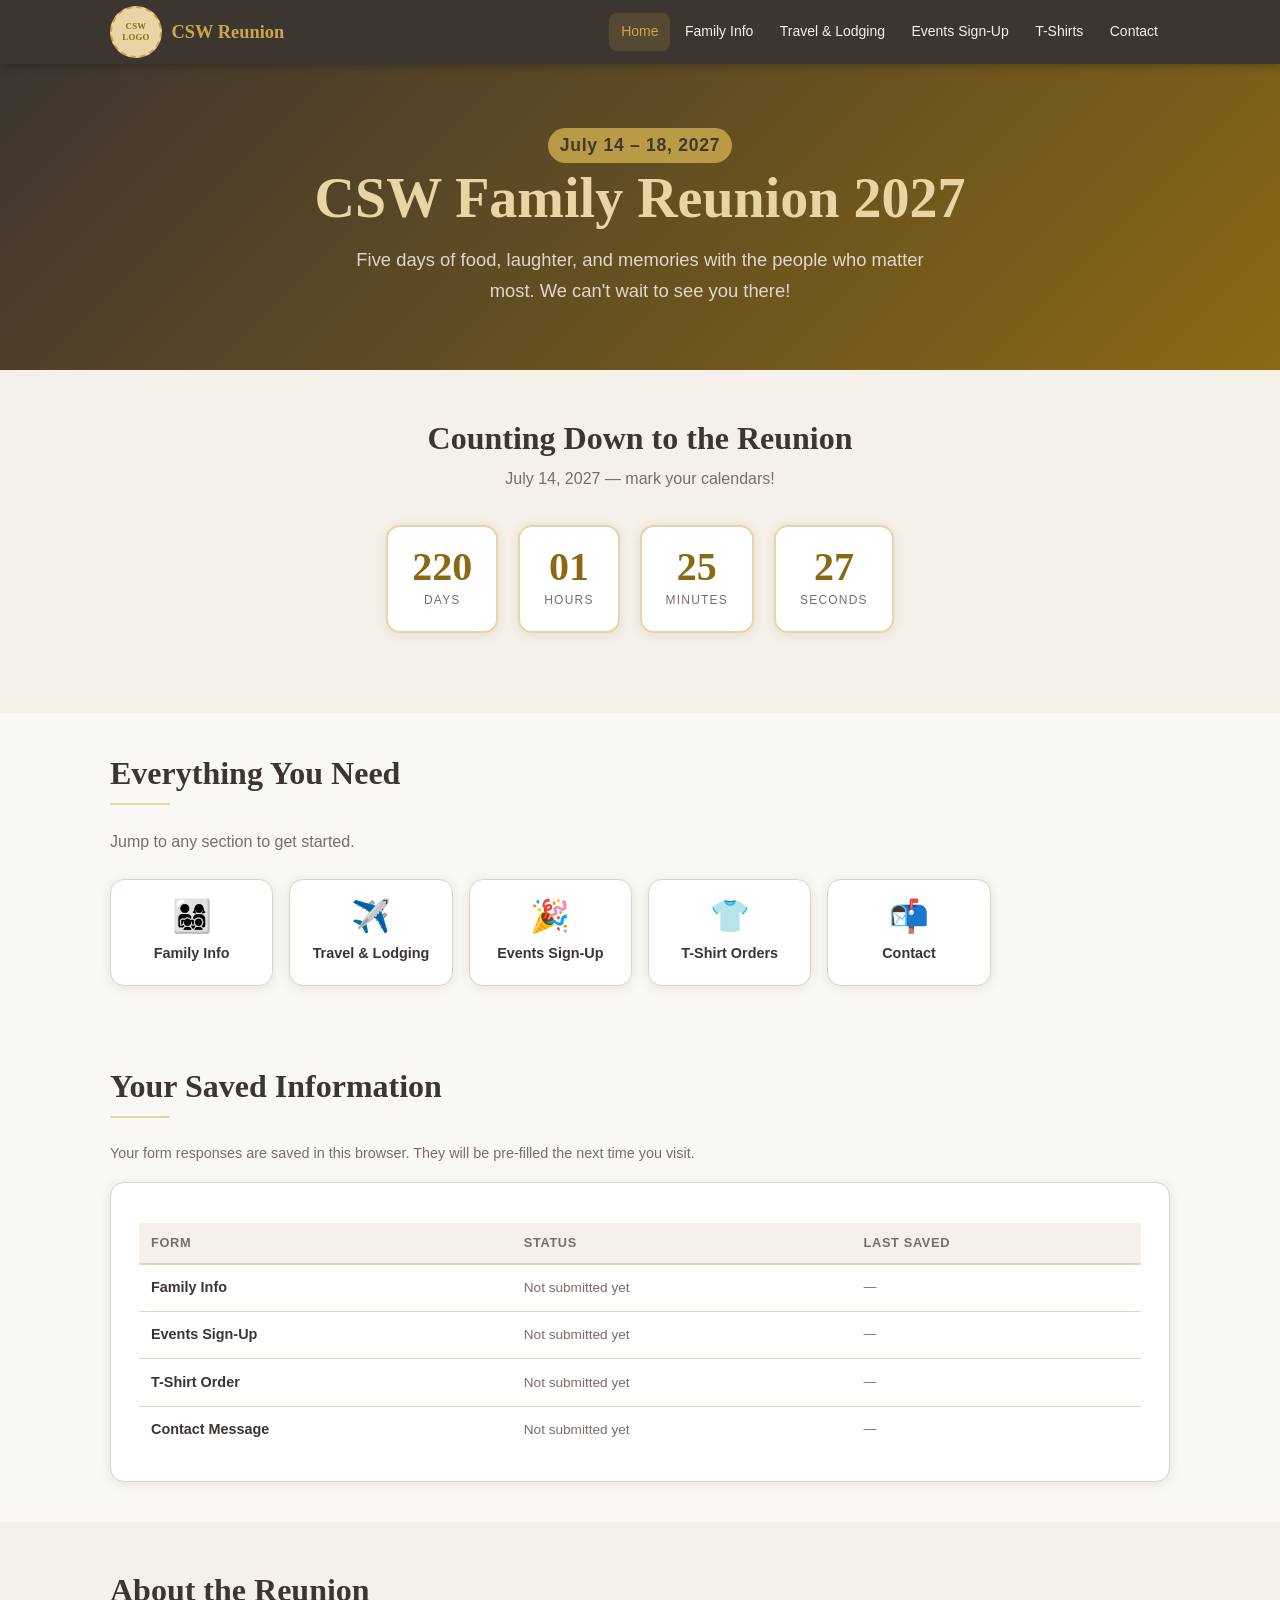
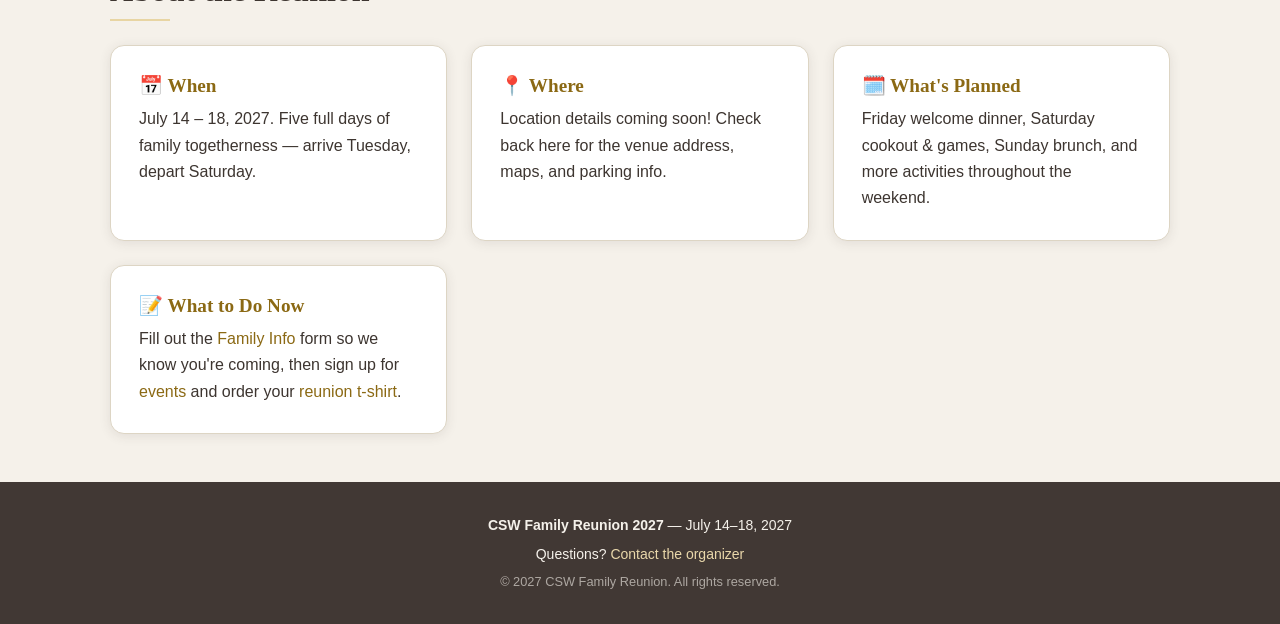
==== index.html @ c170ae14 "Save all form submissions to localStorage for offline persistence On every form submit, serialize fi" ====
<!DOCTYPE html>
<html lang="en">
<head>
  <meta charset="UTF-8">
  <meta name="viewport" content="width=device-width, initial-scale=1.0">
  <title>CSW Family Reunion 2027 — Home</title>
  <link rel="stylesheet" href="css/styles.css">
</head>
<body>

  <!-- ── Navigation ── -->
  <nav class="site-nav" role="navigation" aria-label="Main navigation">
    <div class="nav-inner">
      <!-- LOGO PLACEHOLDER: Replace .logo-placeholder with <img src="images/logo.png" alt="CSW Logo" width="52" height="52"> when ready -->
      <a href="index.html" class="nav-brand" style="display:flex;align-items:center;gap:0.6rem;">
        <div class="logo-placeholder" title="Logo coming soon">CSW<br>LOGO</div>
        CSW Reunion
      </a>
      <button class="nav-toggle" aria-expanded="false" aria-controls="nav-links" aria-label="Toggle menu">
        <span></span><span></span><span></span>
      </button>
      <ul class="nav-links" id="nav-links">
        <li><a href="index.html">Home</a></li>
        <li><a href="family-info.html">Family Info</a></li>
        <li><a href="travel.html">Travel & Lodging</a></li>
        <li><a href="events.html">Events Sign-Up</a></li>
        <li><a href="tshirts.html">T-Shirts</a></li>
        <li><a href="contact.html">Contact</a></li>
      </ul>
    </div>
  </nav>

  <main>

    <!-- ── Hero Banner ── -->
    <section class="page-hero" style="padding: 4rem 1.25rem 4rem;">
      <p class="badge mb-2">July 14 – 18, 2027</p>
      <h1 style="font-size: clamp(2rem, 6vw, 3.5rem); margin-bottom: 0.75rem;">
        CSW Family Reunion 2027
      </h1>
      <p style="font-size: 1.15rem; max-width: 600px; margin: 0 auto;">
        Five days of food, laughter, and memories with the people who matter most.
        We can't wait to see you there!
      </p>
    </section>

    <!-- ── Countdown ── -->
    <section style="background: var(--color-surface-alt); padding: 3rem 1.25rem; text-align: center;">
      <div class="container" style="padding-top: 0; padding-bottom: 0;">
        <h2 class="section-title">Counting Down to the Reunion</h2>
        <p class="text-muted mt-1 mb-2">July 14, 2027 — mark your calendars!</p>
        <div id="countdown" class="countdown-wrap">
          <div class="countdown-unit">
            <span class="number" id="cd-days">--</span>
            <span class="label">Days</span>
          </div>
          <div class="countdown-unit">
            <span class="number" id="cd-hours">--</span>
            <span class="label">Hours</span>
          </div>
          <div class="countdown-unit">
            <span class="number" id="cd-minutes">--</span>
            <span class="label">Minutes</span>
          </div>
          <div class="countdown-unit">
            <span class="number" id="cd-seconds">--</span>
            <span class="label">Seconds</span>
          </div>
        </div>
      </div>
    </section>

    <!-- ── Quick Nav ── -->
    <section class="container">
      <h2 class="section-title">Everything You Need</h2>
      <hr class="divider">
      <p class="text-muted mb-2">Jump to any section to get started.</p>

      <div class="quick-nav">
        <a href="family-info.html" class="quick-nav-tile">
          <span class="tile-icon">👨‍👩‍👧‍👦</span>
          Family Info
        </a>
        <a href="travel.html" class="quick-nav-tile">
          <span class="tile-icon">✈️</span>
          Travel &amp; Lodging
        </a>
        <a href="events.html" class="quick-nav-tile">
          <span class="tile-icon">🎉</span>
          Events Sign-Up
        </a>
        <a href="tshirts.html" class="quick-nav-tile">
          <span class="tile-icon">👕</span>
          T-Shirt Orders
        </a>
        <a href="contact.html" class="quick-nav-tile">
          <span class="tile-icon">📬</span>
          Contact
        </a>
      </div>
    </section>

    <!-- ── Saved Data Summary ── -->
    <section class="container">
      <div id="saved-data-summary"></div>
    </section>

    <!-- ── About the Reunion ── -->
    <section style="background: var(--color-surface-alt); padding: 3rem 0;">
      <div class="container" style="padding-top: 0; padding-bottom: 0;">
        <h2 class="section-title">About the Reunion</h2>
        <hr class="divider">
        <div class="card-grid mt-3">
          <div class="card">
            <h3>📅 When</h3>
            <p>July 14 – 18, 2027. Five full days of family togetherness — arrive Tuesday, depart Saturday.</p>
          </div>
          <div class="card">
            <h3>📍 Where</h3>
            <p>Location details coming soon! Check back here for the venue address, maps, and parking info.</p>
          </div>
          <div class="card">
            <h3>🗓️ What's Planned</h3>
            <p>Friday welcome dinner, Saturday cookout &amp; games, Sunday brunch, and more activities throughout the weekend.</p>
          </div>
          <div class="card">
            <h3>📝 What to Do Now</h3>
            <p>Fill out the <a href="family-info.html">Family Info</a> form so we know you're coming, then sign up for <a href="events.html">events</a> and order your <a href="tshirts.html">reunion t-shirt</a>.</p>
          </div>
        </div>
      </div>
    </section>

  </main>

  <!-- ── Footer ── -->
  <footer class="site-footer">
    <p><strong>CSW Family Reunion 2027</strong> &mdash; July 14–18, 2027</p>
    <p>Questions? <a href="contact.html">Contact the organizer</a></p>
    <p class="mt-1" style="font-size:0.8rem; opacity:0.6;">&copy; 2027 CSW Family Reunion. All rights reserved.</p>
  </footer>

  <script src="js/main.js"></script>
</body>
</html>
---- css/styles.css ----
/* ============================================================
   CSW Family Reunion 2027 — Main Stylesheet
   Brand colors are all defined as CSS variables below.
   To update the color scheme, change only this section.
   ============================================================ */

:root {
  /* --- Brand Colors (swap these when final branding is ready) --- */
  --color-primary:       #c9a84c;   /* soft gold */
  --color-primary-dark:  #a8863a;   /* deeper gold for hover states */
  --color-primary-light: #e8d5a3;   /* pale gold tint */
  --color-accent:        #8b6914;   /* warm amber accent */

  --color-bg:            #faf8f4;   /* warm off-white page background */
  --color-surface:       #ffffff;   /* card / form surface */
  --color-surface-alt:   #f5f1ea;   /* slightly warmer surface for alternating rows */

  --color-text:          #3d3530;   /* warm dark brown text */
  --color-text-muted:    #7a6e66;   /* secondary / caption text */

  --color-border:        #ddd5c4;   /* subtle warm gray border */
  --color-nav-bg:        #3d3530;   /* dark warm-brown nav bar */
  --color-nav-text:      #f5f1ea;   /* nav link color */
  --color-nav-hover:     #c9a84c;   /* nav link hover */
  --color-footer-bg:     #2e2420;   /* footer background */

  --color-success:       #4a7c59;   /* form success green */
  --color-error:         #a0442b;   /* form error red */

  /* --- Typography --- */
  --font-heading: 'Georgia', 'Times New Roman', serif;
  --font-body:    'Segoe UI', 'Helvetica Neue', Arial, sans-serif;

  /* --- Spacing & Shape --- */
  --radius:       8px;
  --radius-lg:    14px;
  --shadow:       0 2px 12px rgba(61, 53, 48, 0.10);
  --shadow-lg:    0 6px 24px rgba(61, 53, 48, 0.15);

  --nav-height:   64px;
  --max-width:    1100px;
}

/* ============================================================
   Reset & Base
   ============================================================ */
*, *::before, *::after { box-sizing: border-box; margin: 0; padding: 0; }

html { scroll-behavior: smooth; font-size: 16px; }

body {
  font-family: var(--font-body);
  background: var(--color-bg);
  color: var(--color-text);
  line-height: 1.65;
  min-height: 100vh;
  display: flex;
  flex-direction: column;
}

img { max-width: 100%; display: block; }
a  { color: var(--color-accent); text-decoration: none; }
a:hover { text-decoration: underline; }

h1, h2, h3, h4 {
  font-family: var(--font-heading);
  line-height: 1.25;
  color: var(--color-text);
}

/* ============================================================
   Navigation
   ============================================================ */
.site-nav {
  background: var(--color-nav-bg);
  position: sticky;
  top: 0;
  z-index: 1000;
  height: var(--nav-height);
  box-shadow: 0 2px 8px rgba(0,0,0,0.25);
}

.nav-inner {
  max-width: var(--max-width);
  margin: 0 auto;
  height: 100%;
  display: flex;
  align-items: center;
  justify-content: space-between;
  padding: 0 1.25rem;
  gap: 1rem;
}

.nav-brand {
  font-family: var(--font-heading);
  font-size: 1.15rem;
  font-weight: bold;
  color: var(--color-primary);
  white-space: nowrap;
  text-decoration: none;
}
.nav-brand:hover { text-decoration: none; color: var(--color-primary-light); }

.nav-links {
  display: flex;
  list-style: none;
  gap: 0.15rem;
  flex-wrap: wrap;
}

.nav-links a {
  display: block;
  padding: 0.45rem 0.75rem;
  color: var(--color-nav-text);
  font-size: 0.875rem;
  border-radius: var(--radius);
  transition: background 0.2s, color 0.2s;
  white-space: nowrap;
}
.nav-links a:hover,
.nav-links a.active {
  background: rgba(201,168,76,0.18);
  color: var(--color-nav-hover);
  text-decoration: none;
}

/* Hamburger */
.nav-toggle {
  display: none;
  flex-direction: column;
  gap: 5px;
  background: none;
  border: none;
  cursor: pointer;
  padding: 6px;
  border-radius: var(--radius);
}
.nav-toggle span {
  display: block;
  width: 24px;
  height: 2px;
  background: var(--color-nav-text);
  border-radius: 2px;
  transition: transform 0.3s, opacity 0.3s;
}
.nav-toggle[aria-expanded="true"] span:nth-child(1) { transform: translateY(7px) rotate(45deg); }
.nav-toggle[aria-expanded="true"] span:nth-child(2) { opacity: 0; }
.nav-toggle[aria-expanded="true"] span:nth-child(3) { transform: translateY(-7px) rotate(-45deg); }

@media (max-width: 768px) {
  .nav-toggle { display: flex; }

  .nav-links {
    display: none;
    position: absolute;
    top: var(--nav-height);
    left: 0; right: 0;
    background: var(--color-nav-bg);
    flex-direction: column;
    padding: 0.75rem 1rem 1rem;
    gap: 0.25rem;
    border-top: 1px solid rgba(255,255,255,0.08);
    box-shadow: 0 4px 12px rgba(0,0,0,0.25);
  }
  .nav-links.open { display: flex; }
  .nav-links a { padding: 0.7rem 1rem; font-size: 1rem; }
}

/* ============================================================
   Page Hero / Banner
   ============================================================ */
.page-hero {
  background: linear-gradient(135deg, var(--color-nav-bg) 0%, var(--color-accent) 100%);
  color: var(--color-nav-text);
  padding: 3.5rem 1.25rem 3rem;
  text-align: center;
}
.page-hero h1 {
  font-size: clamp(1.75rem, 5vw, 3rem);
  color: var(--color-primary-light);
  margin-bottom: 0.5rem;
}
.page-hero p {
  font-size: 1.1rem;
  opacity: 0.85;
  max-width: 560px;
  margin: 0 auto;
}

/* ============================================================
   Main Content
   ============================================================ */
main { flex: 1; }

.container {
  max-width: var(--max-width);
  margin: 0 auto;
  padding: 2.5rem 1.25rem;
}

/* ============================================================
   Cards
   ============================================================ */
.card {
  background: var(--color-surface);
  border: 1px solid var(--color-border);
  border-radius: var(--radius-lg);
  padding: 1.75rem;
  box-shadow: var(--shadow);
}

.card-grid {
  display: grid;
  grid-template-columns: repeat(auto-fill, minmax(280px, 1fr));
  gap: 1.5rem;
}

.card h3 {
  font-size: 1.2rem;
  margin-bottom: 0.5rem;
  color: var(--color-accent);
}

/* ============================================================
   Section headings
   ============================================================ */
.section-title {
  font-size: clamp(1.4rem, 3vw, 2rem);
  margin-bottom: 0.4rem;
}
.section-subtitle {
  color: var(--color-text-muted);
  margin-bottom: 2rem;
  font-size: 1rem;
}
.divider {
  border: none;
  border-top: 2px solid var(--color-primary-light);
  width: 60px;
  margin: 0.6rem 0 1.5rem;
}

/* ============================================================
   Forms
   ============================================================ */
.form-wrap {
  background: var(--color-surface);
  border: 1px solid var(--color-border);
  border-radius: var(--radius-lg);
  padding: 2rem;
  max-width: 640px;
  box-shadow: var(--shadow);
}

.form-group {
  margin-bottom: 1.35rem;
}

.form-group label {
  display: block;
  font-weight: 600;
  margin-bottom: 0.35rem;
  font-size: 0.9rem;
  color: var(--color-text);
}

.form-group input,
.form-group select,
.form-group textarea {
  width: 100%;
  padding: 0.65rem 0.9rem;
  border: 1.5px solid var(--color-border);
  border-radius: var(--radius);
  font-family: var(--font-body);
  font-size: 0.95rem;
  color: var(--color-text);
  background: var(--color-bg);
  transition: border-color 0.2s, box-shadow 0.2s;
}

.form-group input:focus,
.form-group select:focus,
.form-group textarea:focus {
  outline: none;
  border-color: var(--color-primary);
  box-shadow: 0 0 0 3px rgba(201,168,76,0.2);
}

.form-group textarea { resize: vertical; min-height: 100px; }

.form-row {
  display: grid;
  grid-template-columns: 1fr 1fr;
  gap: 1rem;
}
@media (max-width: 520px) { .form-row { grid-template-columns: 1fr; } }

/* Checkbox group */
.checkbox-group {
  display: flex;
  flex-direction: column;
  gap: 0.6rem;
  margin-top: 0.25rem;
}
.checkbox-group label {
  display: flex;
  align-items: flex-start;
  gap: 0.6rem;
  font-weight: 400;
  cursor: pointer;
  line-height: 1.4;
}
.checkbox-group input[type="checkbox"] {
  width: 18px;
  height: 18px;
  flex-shrink: 0;
  accent-color: var(--color-primary);
  margin-top: 2px;
}

/* Buttons */
.btn {
  display: inline-block;
  padding: 0.7rem 1.75rem;
  border: none;
  border-radius: var(--radius);
  font-family: var(--font-body);
  font-size: 1rem;
  font-weight: 600;
  cursor: pointer;
  transition: background 0.2s, transform 0.1s, box-shadow 0.2s;
  text-align: center;
  text-decoration: none;
}
.btn-primary {
  background: var(--color-primary);
  color: var(--color-nav-bg);
}
.btn-primary:hover {
  background: var(--color-primary-dark);
  color: var(--color-nav-bg);
  transform: translateY(-1px);
  box-shadow: 0 4px 12px rgba(168,134,58,0.35);
  text-decoration: none;
}
.btn-outline {
  background: transparent;
  color: var(--color-accent);
  border: 2px solid var(--color-primary);
}
.btn-outline:hover {
  background: var(--color-primary-light);
  text-decoration: none;
}
.btn:active { transform: translateY(0); }

/* Form submit feedback */
.form-success {
  display: none;
  background: #edf7f0;
  border: 1px solid #a8d5b5;
  border-radius: var(--radius);
  padding: 1rem 1.25rem;
  color: var(--color-success);
  margin-top: 1rem;
  font-weight: 600;
}

/* ============================================================
   Countdown Timer
   ============================================================ */
.countdown-wrap {
  display: flex;
  justify-content: center;
  gap: 1.25rem;
  flex-wrap: wrap;
  margin: 2rem 0;
}
.countdown-unit {
  background: var(--color-surface);
  border: 2px solid var(--color-primary-light);
  border-radius: var(--radius-lg);
  padding: 1.25rem 1.5rem;
  text-align: center;
  min-width: 90px;
  box-shadow: var(--shadow);
}
.countdown-unit .number {
  font-family: var(--font-heading);
  font-size: 2.5rem;
  font-weight: bold;
  color: var(--color-accent);
  line-height: 1;
  display: block;
}
.countdown-unit .label {
  font-size: 0.75rem;
  text-transform: uppercase;
  letter-spacing: 0.1em;
  color: var(--color-text-muted);
  margin-top: 0.3rem;
  display: block;
}

/* ============================================================
   Quick Nav Tiles (Home)
   ============================================================ */
.quick-nav {
  display: grid;
  grid-template-columns: repeat(auto-fill, minmax(160px, 1fr));
  gap: 1rem;
  margin-top: 1.5rem;
}
.quick-nav-tile {
  background: var(--color-surface);
  border: 1.5px solid var(--color-border);
  border-radius: var(--radius-lg);
  padding: 1.25rem 1rem;
  text-align: center;
  color: var(--color-text);
  font-weight: 600;
  font-size: 0.9rem;
  transition: border-color 0.2s, box-shadow 0.2s, transform 0.2s;
  box-shadow: var(--shadow);
  display: flex;
  flex-direction: column;
  align-items: center;
  gap: 0.6rem;
  text-decoration: none;
}
.quick-nav-tile .tile-icon {
  font-size: 2rem;
  line-height: 1;
}
.quick-nav-tile:hover {
  border-color: var(--color-primary);
  box-shadow: var(--shadow-lg);
  transform: translateY(-3px);
  text-decoration: none;
  color: var(--color-accent);
}

/* ============================================================
   Travel & Lodging specifics
   ============================================================ */
.info-table {
  width: 100%;
  border-collapse: collapse;
  font-size: 0.9rem;
  margin-top: 0.75rem;
}
.info-table th {
  background: var(--color-surface-alt);
  padding: 0.6rem 0.75rem;
  text-align: left;
  font-weight: 600;
  border-bottom: 2px solid var(--color-border);
  color: var(--color-text-muted);
  font-size: 0.8rem;
  text-transform: uppercase;
  letter-spacing: 0.05em;
}
.info-table td {
  padding: 0.7rem 0.75rem;
  border-bottom: 1px solid var(--color-border);
  vertical-align: top;
}
.info-table tr:last-child td { border-bottom: none; }
.info-table tr:hover td { background: var(--color-surface-alt); }
.price-badge {
  display: inline-block;
  background: var(--color-primary-light);
  color: var(--color-accent);
  border-radius: 4px;
  padding: 0.15rem 0.5rem;
  font-size: 0.8rem;
  font-weight: 600;
  white-space: nowrap;
}

/* ============================================================
   Event cards
   ============================================================ */
.event-card {
  background: var(--color-surface);
  border: 1.5px solid var(--color-border);
  border-radius: var(--radius-lg);
  overflow: hidden;
  box-shadow: var(--shadow);
}
.event-card-header {
  background: linear-gradient(90deg, var(--color-accent), var(--color-primary));
  padding: 1rem 1.25rem;
  color: #fff;
}
.event-card-header h3 { color: #fff; font-size: 1.1rem; }
.event-card-header .event-meta {
  font-size: 0.82rem;
  opacity: 0.88;
  margin-top: 0.2rem;
}
.event-card-body { padding: 1.25rem; }

/* ============================================================
   T-Shirt size grid
   ============================================================ */
.size-grid {
  display: flex;
  flex-wrap: wrap;
  gap: 0.5rem;
  margin-top: 0.25rem;
}
.size-option { display: none; }
.size-option + label {
  display: flex;
  align-items: center;
  justify-content: center;
  width: 52px;
  height: 42px;
  border: 2px solid var(--color-border);
  border-radius: var(--radius);
  font-weight: 600;
  font-size: 0.85rem;
  cursor: pointer;
  transition: all 0.15s;
  user-select: none;
}
.size-option:checked + label {
  border-color: var(--color-primary);
  background: var(--color-primary-light);
  color: var(--color-accent);
}
.size-option + label:hover {
  border-color: var(--color-primary-dark);
  background: var(--color-surface-alt);
}

/* ============================================================
   Footer
   ============================================================ */
.site-footer {
  background: var(--color-footer-bg);
  color: var(--color-nav-text);
  text-align: center;
  padding: 2rem 1.25rem;
  font-size: 0.875rem;
  opacity: 0.9;
}
.site-footer a { color: var(--color-primary-light); }
.site-footer p + p { margin-top: 0.35rem; }

/* ============================================================
   Utility
   ============================================================ */
.text-center { text-align: center; }
.text-muted  { color: var(--color-text-muted); }
.mt-1 { margin-top: 0.5rem; }
.mt-2 { margin-top: 1rem;   }
.mt-3 { margin-top: 1.5rem; }
.mt-4 { margin-top: 2rem;   }
.mb-1 { margin-bottom: 0.5rem; }
.mb-2 { margin-bottom: 1rem;   }

.highlight-box {
  background: var(--color-primary-light);
  border-left: 4px solid var(--color-primary);
  border-radius: 0 var(--radius) var(--radius) 0;
  padding: 1rem 1.25rem;
  margin-bottom: 1.5rem;
}

.badge {
  display: inline-block;
  background: var(--color-primary);
  color: var(--color-nav-bg);
  border-radius: 100px;
  padding: 0.2rem 0.75rem;
  font-size: 0.78rem;
  font-weight: 700;
  letter-spacing: 0.04em;
}

/* Placeholder logo area */
.logo-placeholder {
  width: 52px;
  height: 52px;
  border-radius: 50%;
  background: var(--color-primary-light);
  border: 2px dashed var(--color-primary);
  display: flex;
  align-items: center;
  justify-content: center;
  font-size: 0.55rem;
  color: var(--color-accent);
  font-weight: 700;
  text-align: center;
  line-height: 1.2;
  text-transform: uppercase;
  letter-spacing: 0.03em;
  flex-shrink: 0;
  /* Replace this element with an <img> when the real logo is ready */
}
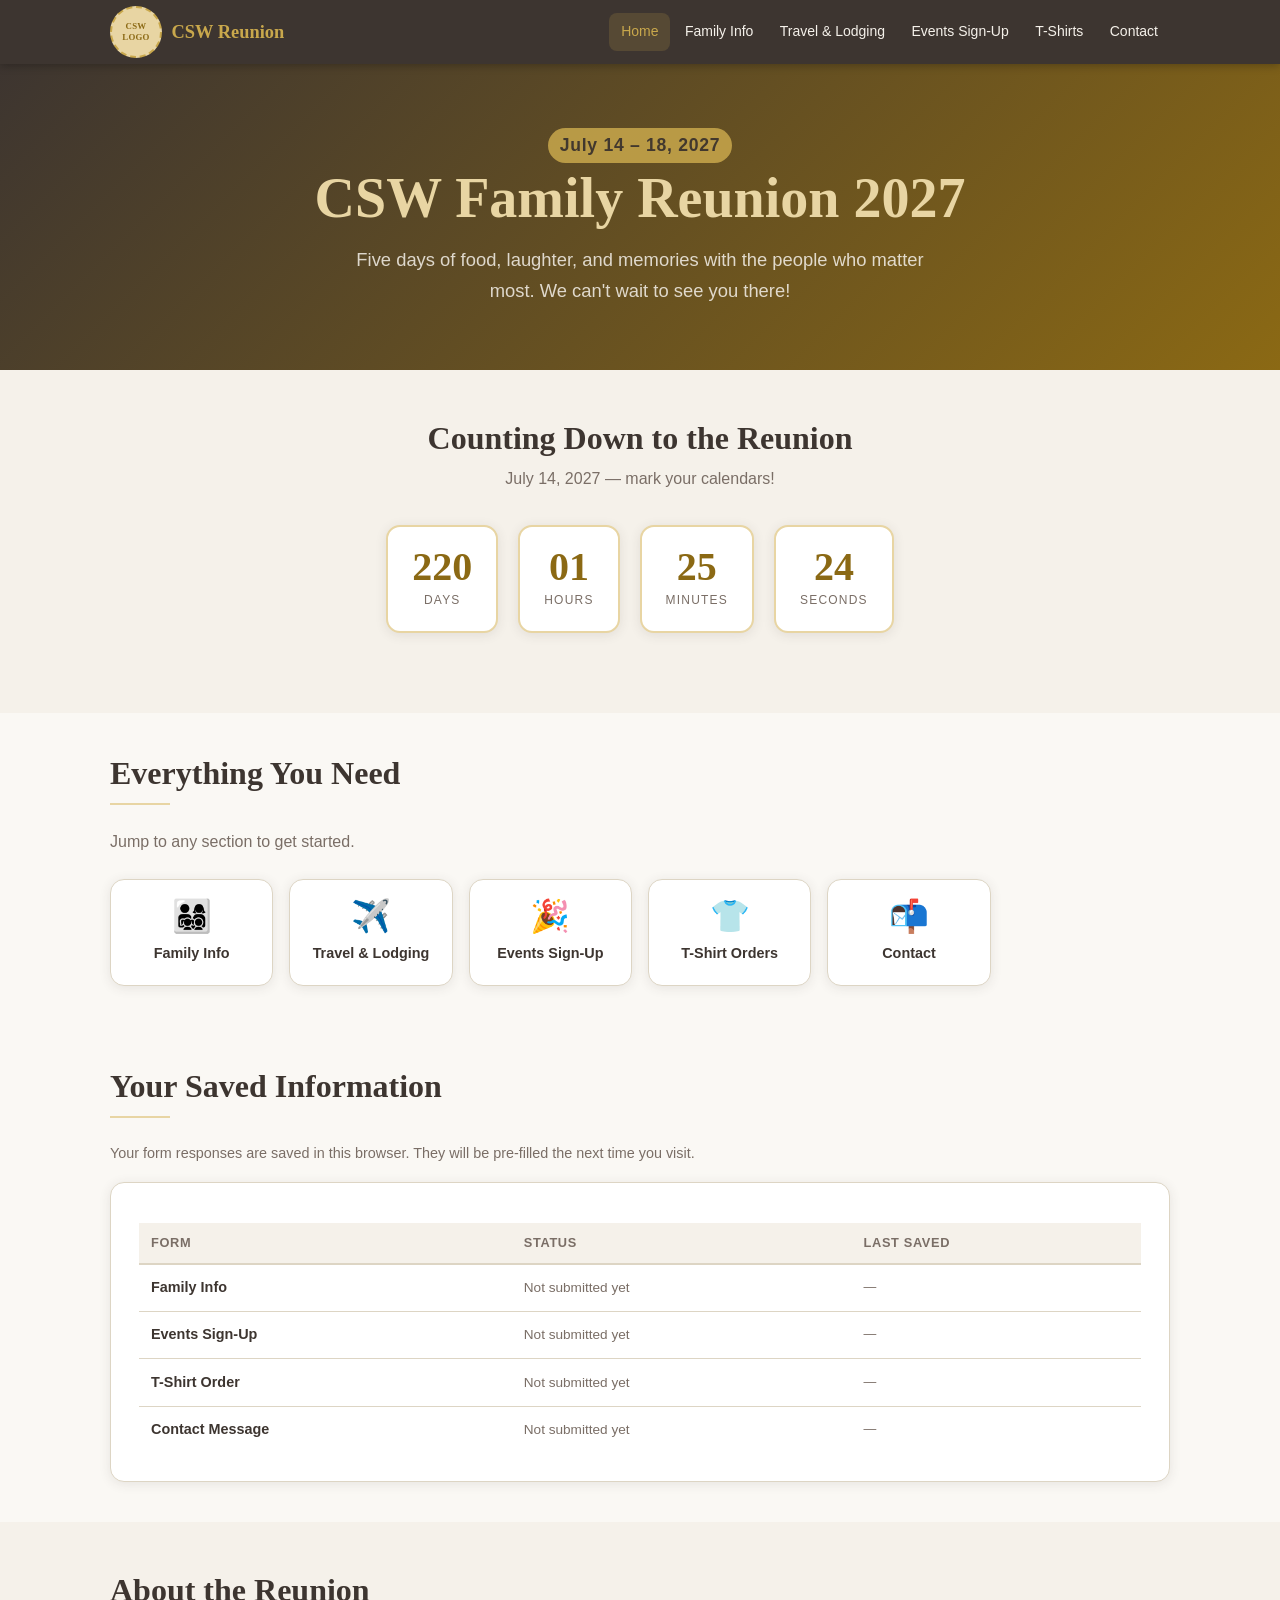
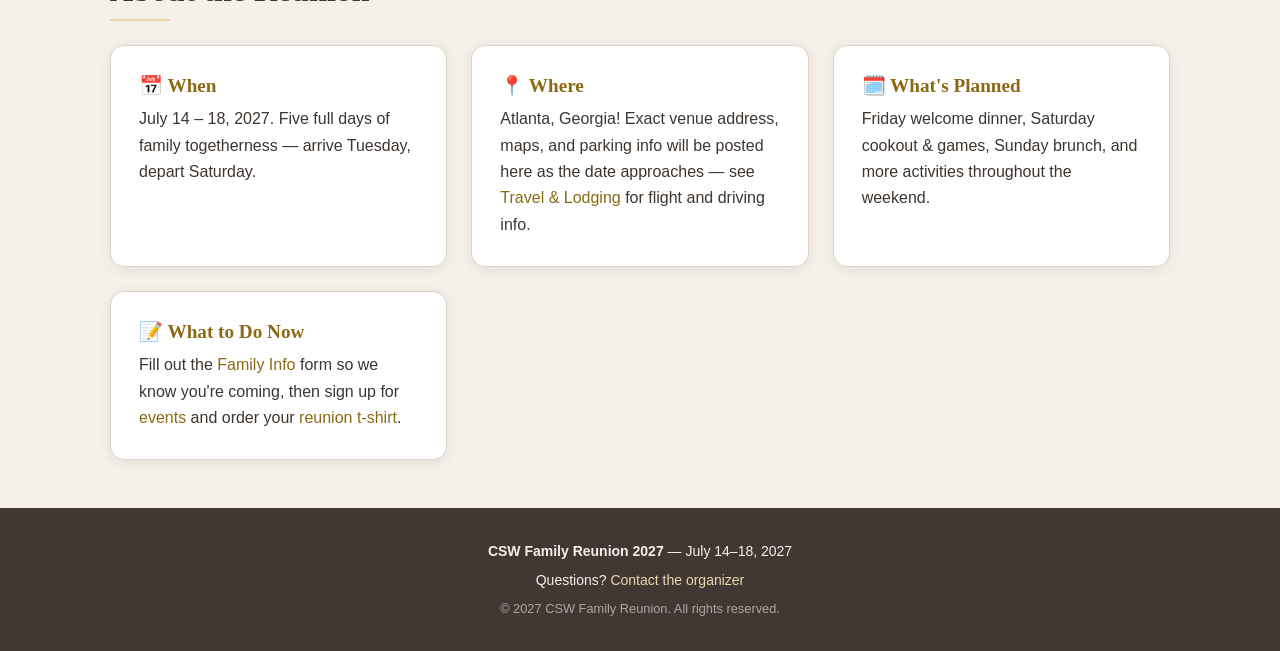
==== commit 6095257b: "Add Atlanta location details, ROC flight/driving info, and rental section Travel & Lodging now refle" ====
--- a/index.html
+++ b/index.html
@@ -117,7 +117,7 @@
           </div>
           <div class="card">
             <h3>📍 Where</h3>
-            <p>Location details coming soon! Check back here for the venue address, maps, and parking info.</p>
+            <p>Atlanta, Georgia! Exact venue address, maps, and parking info will be posted here as the date approaches — see <a href="travel.html">Travel &amp; Lodging</a> for flight and driving info.</p>
           </div>
           <div class="card">
             <h3>🗓️ What's Planned</h3>
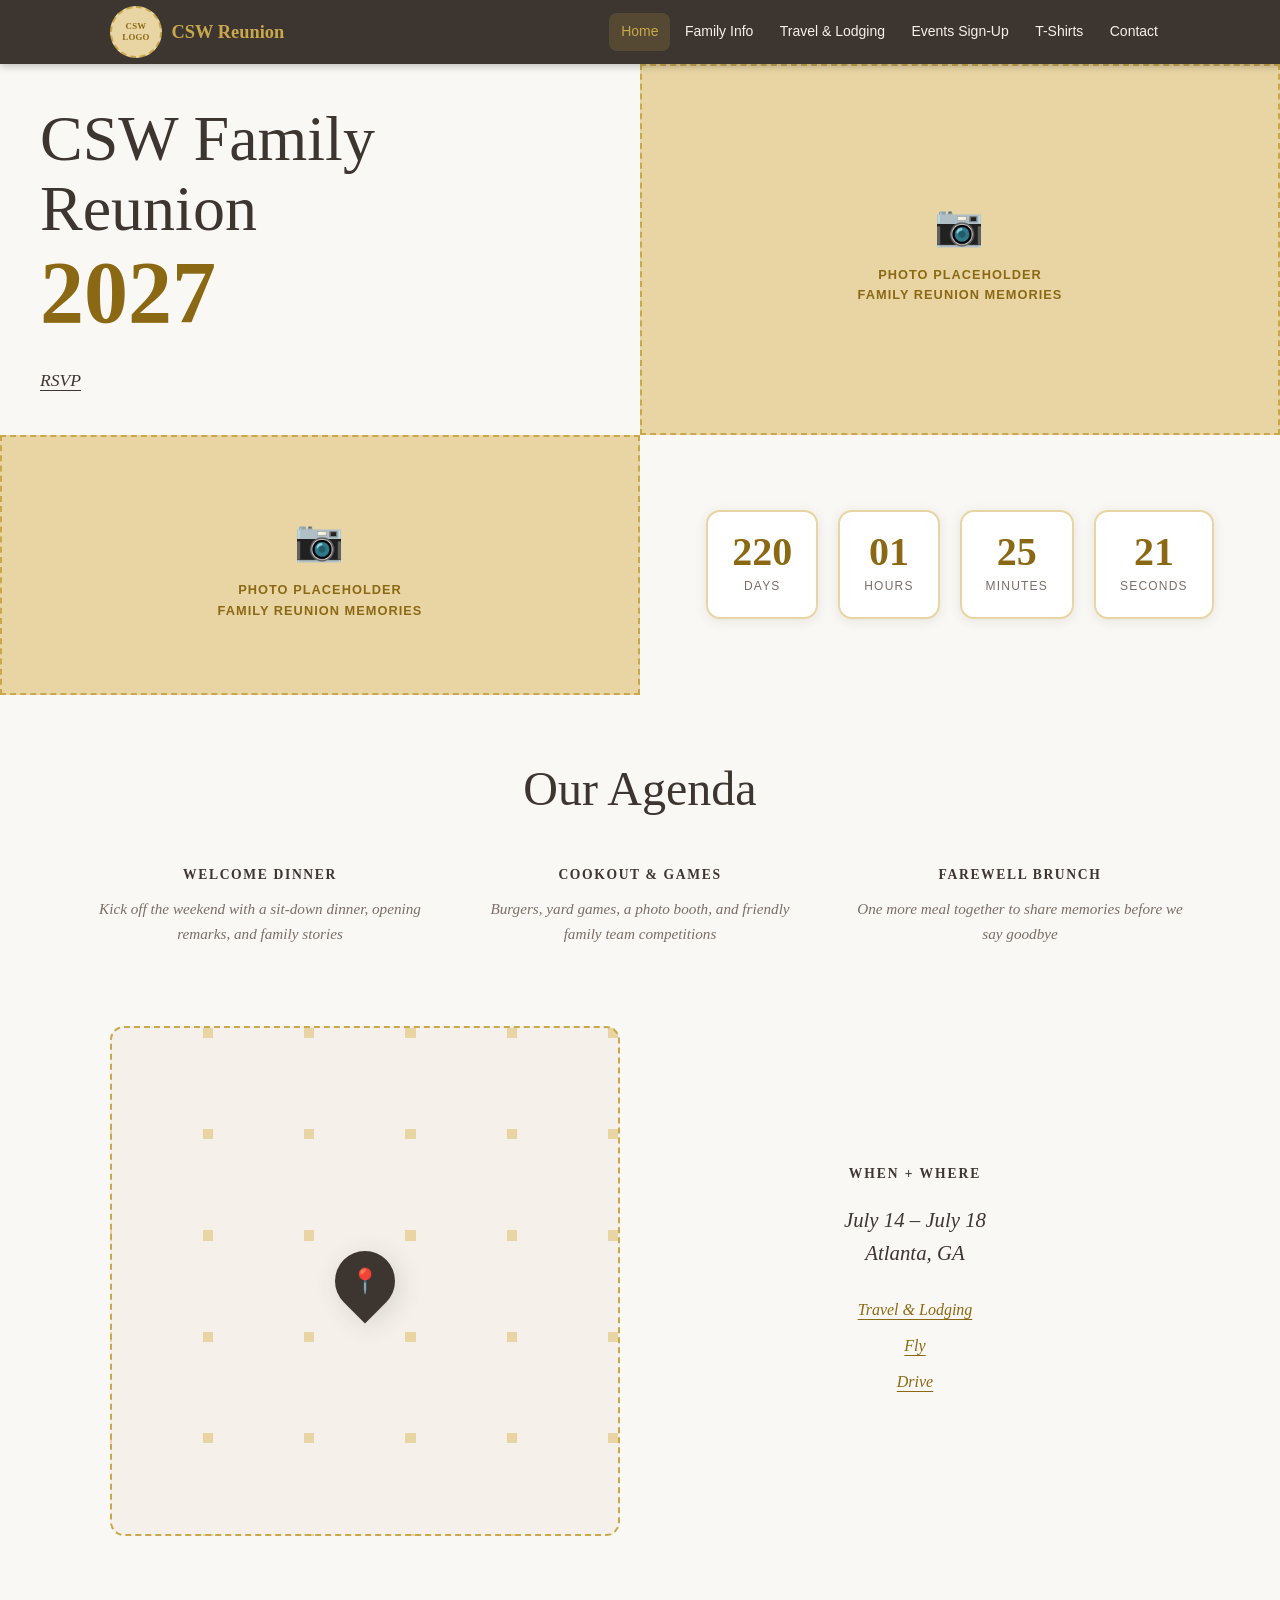
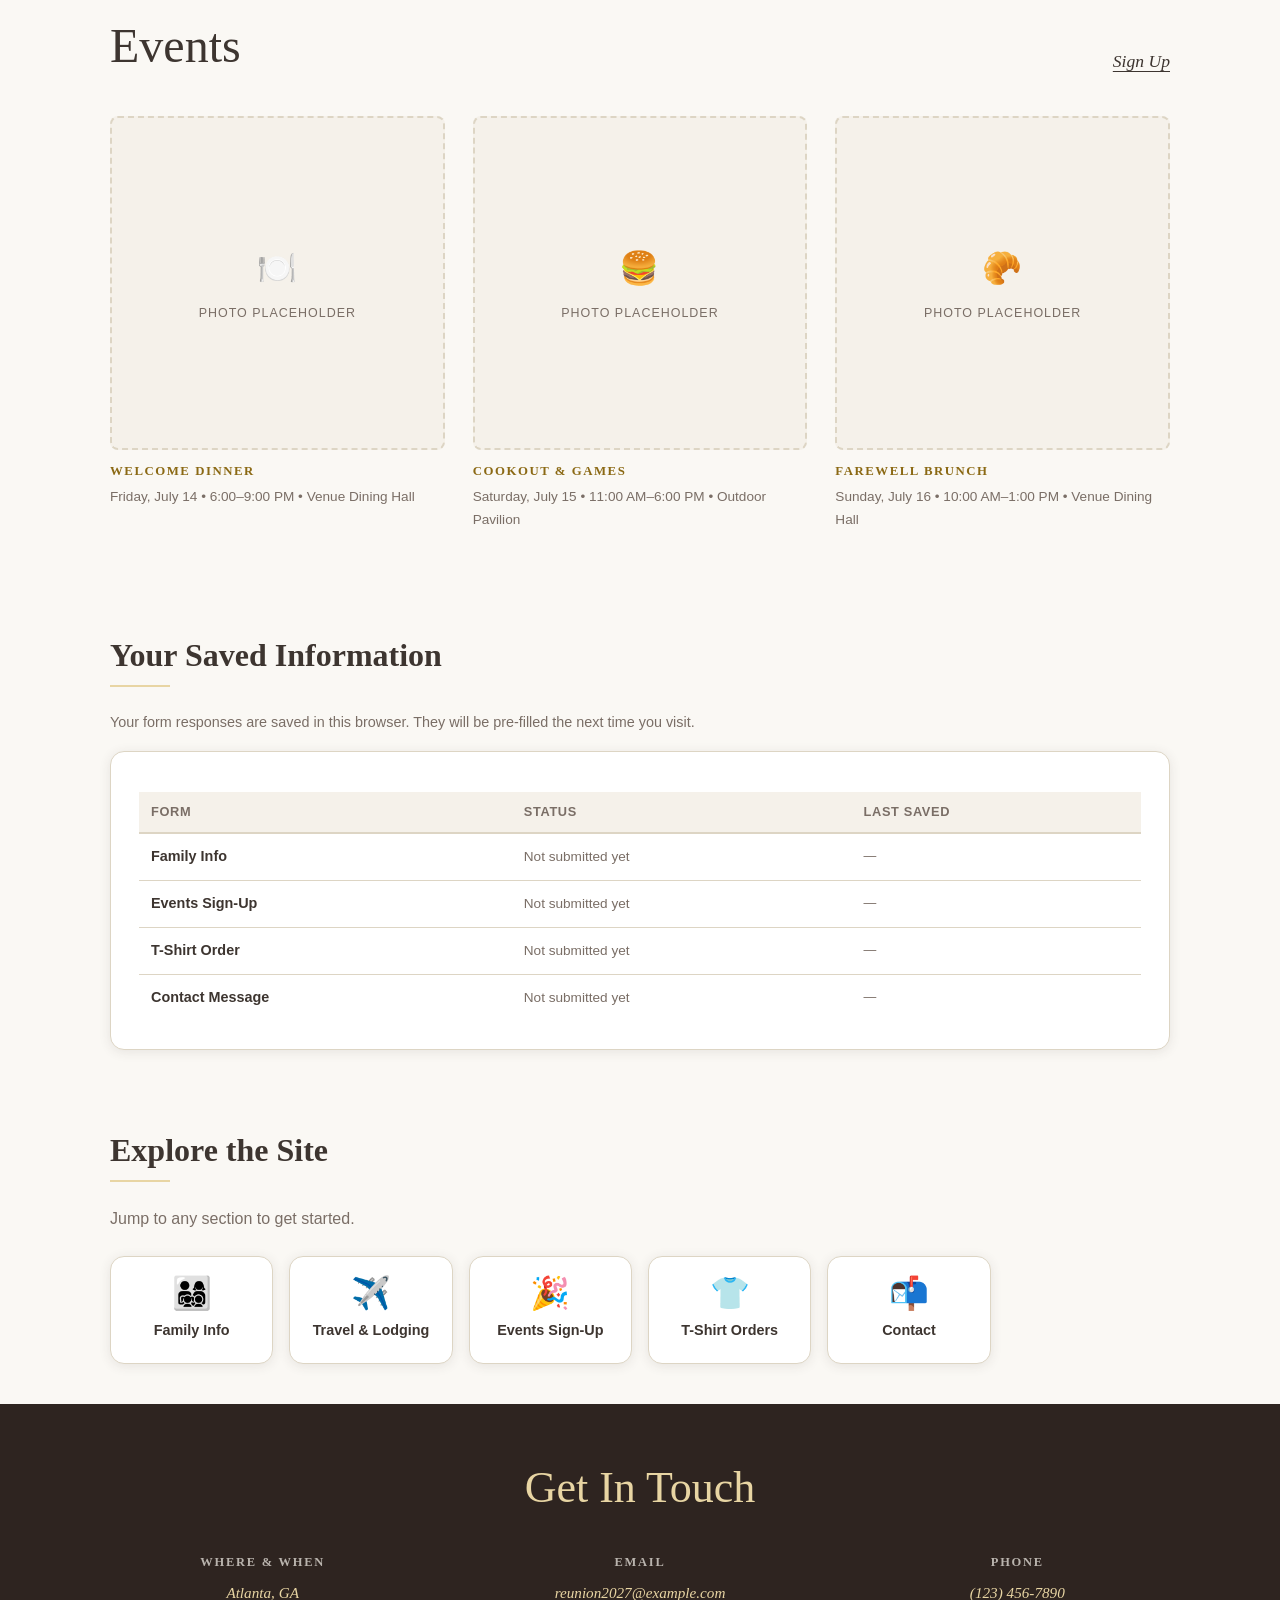
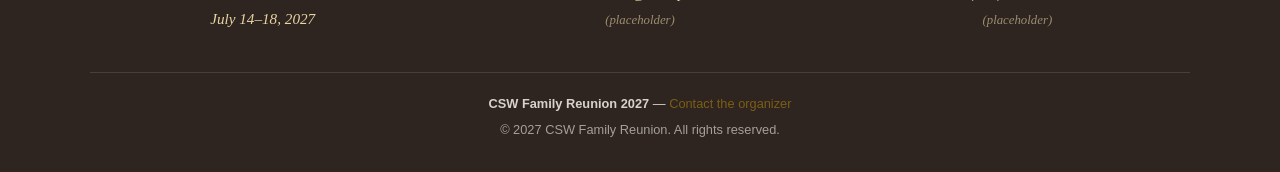
==== commit 4fc93035: "Redesign home page with photo-grid hero, agenda, and map sections Reworks the home page hero into a " ====
--- a/index.html
+++ b/index.html
@@ -32,23 +32,21 @@
 
   <main>
 
-    <!-- ── Hero Banner ── -->
-    <section class="page-hero" style="padding: 4rem 1.25rem 4rem;">
-      <p class="badge mb-2">July 14 – 18, 2027</p>
-      <h1 style="font-size: clamp(2rem, 6vw, 3.5rem); margin-bottom: 0.75rem;">
-        CSW Family Reunion 2027
-      </h1>
-      <p style="font-size: 1.15rem; max-width: 600px; margin: 0 auto;">
-        Five days of food, laughter, and memories with the people who matter most.
-        We can't wait to see you there!
-      </p>
-    </section>
-
-    <!-- ── Countdown ── -->
-    <section style="background: var(--color-surface-alt); padding: 3rem 1.25rem; text-align: center;">
-      <div class="container" style="padding-top: 0; padding-bottom: 0;">
-        <h2 class="section-title">Counting Down to the Reunion</h2>
-        <p class="text-muted mt-1 mb-2">July 14, 2027 — mark your calendars!</p>
+    <!-- ── Hero Grid ── -->
+    <section class="hero-grid">
+      <div class="hero-cell text-cell">
+        <h1 class="hero-title">CSW Family Reunion<span class="accent">2027</span></h1>
+        <a href="family-info.html" class="hero-link">RSVP</a>
+      </div>
+      <div class="hero-cell photo-cell">
+        <span class="photo-icon">📷</span>
+        Photo Placeholder<br>Family Reunion Memories
+      </div>
+      <div class="hero-cell photo-cell">
+        <span class="photo-icon">📷</span>
+        Photo Placeholder<br>Family Reunion Memories
+      </div>
+      <div class="hero-cell center-cell">
         <div id="countdown" class="countdown-wrap">
           <div class="countdown-unit">
             <span class="number" id="cd-days">--</span>
@@ -70,9 +68,74 @@
       </div>
     </section>
 
+    <!-- ── Our Agenda ── -->
+    <section class="agenda-section">
+      <h2 class="agenda-title">Our Agenda</h2>
+      <div class="agenda-grid">
+        <div class="agenda-item">
+          <h3>Welcome Dinner</h3>
+          <p>Kick off the weekend with a sit-down dinner, opening remarks, and family stories</p>
+        </div>
+        <div class="agenda-item">
+          <h3>Cookout &amp; Games</h3>
+          <p>Burgers, yard games, a photo booth, and friendly family team competitions</p>
+        </div>
+        <div class="agenda-item">
+          <h3>Farewell Brunch</h3>
+          <p>One more meal together to share memories before we say goodbye</p>
+        </div>
+      </div>
+    </section>
+
+    <!-- ── When + Where ── -->
+    <section class="where-section">
+      <div class="map-placeholder">
+        <div class="map-pin"><span>📍</span></div>
+      </div>
+      <div class="where-info">
+        <h3>When + Where</h3>
+        <p class="when">July 14 &ndash; July 18<br>Atlanta, GA</p>
+        <div class="where-links">
+          <a href="travel.html">Travel &amp; Lodging</a>
+          <a href="travel.html#flights-from-rochester">Fly</a>
+          <a href="travel.html#driving-from-rochester">Drive</a>
+        </div>
+      </div>
+    </section>
+
+    <!-- ── Events ── -->
+    <section class="events-showcase">
+      <div class="events-showcase-header">
+        <h2 class="events-showcase-title">Events</h2>
+        <a href="events.html" class="hero-link">Sign Up</a>
+      </div>
+      <div class="events-showcase-grid">
+        <div>
+          <div class="event-photo"><span class="photo-icon">🍽️</span>Photo Placeholder</div>
+          <h4>Welcome Dinner</h4>
+          <p>Friday, July 14 &bull; 6:00&ndash;9:00 PM &bull; Venue Dining Hall</p>
+        </div>
+        <div>
+          <div class="event-photo"><span class="photo-icon">🍔</span>Photo Placeholder</div>
+          <h4>Cookout &amp; Games</h4>
+          <p>Saturday, July 15 &bull; 11:00 AM&ndash;6:00 PM &bull; Outdoor Pavilion</p>
+        </div>
+        <div>
+          <div class="event-photo"><span class="photo-icon">🥐</span>Photo Placeholder</div>
+          <h4>Farewell Brunch</h4>
+          <p>Sunday, July 16 &bull; 10:00 AM&ndash;1:00 PM &bull; Venue Dining Hall</p>
+        </div>
+      </div>
+    </section>
+
+    <!-- ── Saved Data Summary ── -->
+    <section class="container">
+      <div id="saved-data-summary"></div>
+    </section>
+
     <!-- ── Quick Nav ── -->
     <section class="container">
-      <h2 class="section-title">Everything You Need</h2>
+      <h2 class="section-title">Explore the Site</h2>
       <hr class="divider">
       <p class="text-muted mb-2">Jump to any section to get started.</p>
 
@@ -100,44 +163,30 @@
       </div>
     </section>
 
-    <!-- ── Saved Data Summary ── -->
-    <section class="container">
-      <div id="saved-data-summary"></div>
-    </section>
-
-    <!-- ── About the Reunion ── -->
-    <section style="background: var(--color-surface-alt); padding: 3rem 0;">
-      <div class="container" style="padding-top: 0; padding-bottom: 0;">
-        <h2 class="section-title">About the Reunion</h2>
-        <hr class="divider">
-        <div class="card-grid mt-3">
-          <div class="card">
-            <h3>📅 When</h3>
-            <p>July 14 – 18, 2027. Five full days of family togetherness — arrive Tuesday, depart Saturday.</p>
-          </div>
-          <div class="card">
-            <h3>📍 Where</h3>
-            <p>Atlanta, Georgia! Exact venue address, maps, and parking info will be posted here as the date approaches — see <a href="travel.html">Travel &amp; Lodging</a> for flight and driving info.</p>
-          </div>
-          <div class="card">
-            <h3>🗓️ What's Planned</h3>
-            <p>Friday welcome dinner, Saturday cookout &amp; games, Sunday brunch, and more activities throughout the weekend.</p>
-          </div>
-          <div class="card">
-            <h3>📝 What to Do Now</h3>
-            <p>Fill out the <a href="family-info.html">Family Info</a> form so we know you're coming, then sign up for <a href="events.html">events</a> and order your <a href="tshirts.html">reunion t-shirt</a>.</p>
-          </div>
-        </div>
-      </div>
-    </section>
-
   </main>
 
   <!-- ── Footer ── -->
   <footer class="site-footer">
-    <p><strong>CSW Family Reunion 2027</strong> &mdash; July 14–18, 2027</p>
-    <p>Questions? <a href="contact.html">Contact the organizer</a></p>
-    <p class="mt-1" style="font-size:0.8rem; opacity:0.6;">&copy; 2027 CSW Family Reunion. All rights reserved.</p>
+    <div class="footer-inner">
+      <h2 class="footer-title">Get In Touch</h2>
+      <div class="footer-grid">
+        <div>
+          <h4>Where &amp; When</h4>
+          <p>Atlanta, GA<br>July 14&ndash;18, 2027</p>
+        </div>
+        <div>
+          <h4>Email</h4>
+          <p><a href="mailto:reunion2027@example.com">reunion2027@example.com</a><br><span style="opacity:0.6; font-size:0.8rem;">(placeholder)</span></p>
+        </div>
+        <div>
+          <h4>Phone</h4>
+          <p>(123) 456-7890<br><span style="opacity:0.6; font-size:0.8rem;">(placeholder)</span></p>
+        </div>
+      </div>
+      <hr class="footer-divider">
+      <p class="footer-copy"><strong>CSW Family Reunion 2027</strong> &mdash; <a href="contact.html">Contact the organizer</a></p>
+      <p class="footer-copy" style="opacity:0.6;">&copy; 2027 CSW Family Reunion. All rights reserved.</p>
+    </div>
   </footer>
 
   <script src="js/main.js"></script>
--- a/css/styles.css
+++ b/css/styles.css
@@ -354,18 +354,6 @@
 }
 .btn:active { transform: translateY(0); }
 
-/* Form submit feedback */
-.form-success {
-  display: none;
-  background: #edf7f0;
-  border: 1px solid #a8d5b5;
-  border-radius: var(--radius);
-  padding: 1rem 1.25rem;
-  color: var(--color-success);
-  margin-top: 1rem;
-  font-weight: 600;
-}
-
 /* ============================================================
    Countdown Timer
    ============================================================ */
@@ -536,18 +524,295 @@
 }
 
 /* ============================================================
-   Footer
+   Home Hero Grid
+   ============================================================ */
+.hero-grid {
+  display: grid;
+  grid-template-columns: 1fr 1fr;
+  grid-auto-rows: minmax(260px, auto);
+}
+.hero-cell {
+  display: flex;
+  flex-direction: column;
+  justify-content: center;
+  align-items: flex-start;
+  padding: 2.5rem;
+}
+.hero-cell.text-cell { background: var(--color-bg); }
+.hero-cell.center-cell {
+  align-items: center;
+  text-align: center;
+}
+.hero-cell.photo-cell {
+  background: var(--color-primary-light);
+  border: 2px dashed var(--color-primary);
+  align-items: center;
+  justify-content: center;
+  text-align: center;
+  color: var(--color-accent);
+  font-weight: 700;
+  text-transform: uppercase;
+  letter-spacing: 0.08em;
+  font-size: 0.8rem;
+  gap: 0.5rem;
+  line-height: 1.6;
+}
+.hero-cell.photo-cell .photo-icon { font-size: 2.5rem; }
+
+.hero-title {
+  font-family: var(--font-heading);
+  font-weight: 400;
+  font-size: clamp(2.25rem, 7vw, 4rem);
+  line-height: 1.1;
+  color: var(--color-nav-bg);
+  margin-bottom: 1.5rem;
+}
+.hero-title .accent {
+  display: block;
+  font-size: clamp(2.75rem, 9vw, 5.5rem);
+  font-weight: 700;
+  color: var(--color-accent);
+}
+.hero-link {
+  font-family: var(--font-heading);
+  font-style: italic;
+  font-size: 1.1rem;
+  text-decoration: underline;
+  text-underline-offset: 4px;
+  color: var(--color-text);
+}
+.hero-cell .countdown-wrap { margin: 0; }
+
+@media (max-width: 768px) {
+  .hero-grid { grid-template-columns: 1fr; }
+  .hero-cell { padding: 2rem 1.5rem; min-height: 200px; }
+}
+
+/* ============================================================
+   Agenda Section
+   ============================================================ */
+.agenda-section {
+  text-align: center;
+  padding: 4rem 1.25rem;
+}
+.agenda-title {
+  font-family: var(--font-heading);
+  font-weight: 400;
+  font-size: clamp(2rem, 5vw, 3rem);
+  margin-bottom: 3rem;
+}
+.agenda-grid {
+  display: grid;
+  grid-template-columns: repeat(3, 1fr);
+  gap: 2.5rem;
+  max-width: var(--max-width);
+  margin: 0 auto;
+}
+.agenda-item h3 {
+  font-size: 0.85rem;
+  text-transform: uppercase;
+  letter-spacing: 0.12em;
+  margin-bottom: 0.75rem;
+  color: var(--color-text);
+}
+.agenda-item p {
+  font-family: var(--font-heading);
+  font-style: italic;
+  color: var(--color-text-muted);
+  font-size: 0.95rem;
+}
+@media (max-width: 700px) {
+  .agenda-grid { grid-template-columns: 1fr; gap: 2rem; }
+}
+
+/* ============================================================
+   When + Where Section
+   ============================================================ */
+.where-section {
+  display: grid;
+  grid-template-columns: 1fr 1fr;
+  gap: 2.5rem;
+  align-items: center;
+  max-width: var(--max-width);
+  margin: 0 auto;
+  padding: 1rem 1.25rem 4rem;
+}
+.map-placeholder {
+  aspect-ratio: 1;
+  background:
+    repeating-linear-gradient(0deg, var(--color-surface-alt) 0 18%, transparent 18% 20%),
+    repeating-linear-gradient(90deg, var(--color-surface-alt) 0 18%, transparent 18% 20%),
+    var(--color-primary-light);
+  border: 2px dashed var(--color-primary);
+  border-radius: var(--radius-lg);
+  display: flex;
+  align-items: center;
+  justify-content: center;
+}
+.map-pin {
+  background: var(--color-nav-bg);
+  color: #fff;
+  width: 60px;
+  height: 60px;
+  border-radius: 50% 50% 50% 0;
+  transform: rotate(-45deg);
+  display: flex;
+  align-items: center;
+  justify-content: center;
+  font-size: 1.5rem;
+  box-shadow: var(--shadow-lg);
+}
+.map-pin span { transform: rotate(45deg); }
+
+.where-info { text-align: center; }
+.where-info h3 {
+  font-size: 0.85rem;
+  text-transform: uppercase;
+  letter-spacing: 0.14em;
+  margin-bottom: 1.25rem;
+  color: var(--color-text);
+}
+.where-info .when {
+  font-family: var(--font-heading);
+  font-style: italic;
+  font-size: 1.3rem;
+  line-height: 1.6;
+  margin-bottom: 1.75rem;
+  color: var(--color-text);
+}
+.where-links {
+  display: flex;
+  flex-direction: column;
+  gap: 0.6rem;
+  align-items: center;
+}
+.where-links a {
+  font-family: var(--font-heading);
+  font-style: italic;
+  font-size: 1rem;
+  text-decoration: underline;
+  text-underline-offset: 4px;
+}
+@media (max-width: 768px) {
+  .where-section { grid-template-columns: 1fr; }
+}
+
+/* ============================================================
+   Events Showcase (Home page preview)
+   ============================================================ */
+.events-showcase {
+  max-width: var(--max-width);
+  margin: 0 auto;
+  padding: 1rem 1.25rem 4rem;
+}
+.events-showcase-header {
+  display: flex;
+  justify-content: space-between;
+  align-items: flex-end;
+  flex-wrap: wrap;
+  gap: 1rem;
+  margin-bottom: 2.5rem;
+}
+.events-showcase-title {
+  font-family: var(--font-heading);
+  font-weight: 400;
+  font-size: clamp(2rem, 5vw, 3rem);
+}
+.events-showcase-grid {
+  display: grid;
+  grid-template-columns: repeat(3, 1fr);
+  gap: 1.75rem;
+}
+.event-photo {
+  aspect-ratio: 1;
+  background: var(--color-surface-alt);
+  border: 2px dashed var(--color-border);
+  border-radius: var(--radius);
+  display: flex;
+  flex-direction: column;
+  align-items: center;
+  justify-content: center;
+  gap: 0.5rem;
+  color: var(--color-text-muted);
+  font-size: 0.78rem;
+  text-transform: uppercase;
+  letter-spacing: 0.08em;
+  margin-bottom: 0.85rem;
+}
+.event-photo .photo-icon { font-size: 2rem; }
+.events-showcase-grid h4 {
+  font-size: 0.8rem;
+  text-transform: uppercase;
+  letter-spacing: 0.12em;
+  color: var(--color-accent);
+  margin-bottom: 0.4rem;
+}
+.events-showcase-grid p {
+  font-size: 0.85rem;
+  color: var(--color-text-muted);
+}
+@media (max-width: 700px) {
+  .events-showcase-grid { grid-template-columns: 1fr; }
+}
+
+/* ============================================================
+   Footer — "Get In Touch"
    ============================================================ */
 .site-footer {
   background: var(--color-footer-bg);
   color: var(--color-nav-text);
   text-align: center;
-  padding: 2rem 1.25rem;
-  font-size: 0.875rem;
-  opacity: 0.9;
-}
-.site-footer a { color: var(--color-primary-light); }
-.site-footer p + p { margin-top: 0.35rem; }
+  padding: 3.5rem 1.25rem 2rem;
+}
+.footer-inner {
+  max-width: var(--max-width);
+  margin: 0 auto;
+}
+.footer-title {
+  font-family: var(--font-heading);
+  font-weight: 400;
+  font-size: clamp(1.8rem, 4vw, 2.75rem);
+  color: var(--color-primary-light);
+  margin-bottom: 2.5rem;
+}
+.footer-grid {
+  display: grid;
+  grid-template-columns: repeat(3, 1fr);
+  gap: 2rem;
+  margin-bottom: 2.5rem;
+}
+.footer-grid h4 {
+  font-size: 0.78rem;
+  text-transform: uppercase;
+  letter-spacing: 0.14em;
+  color: var(--color-nav-text);
+  opacity: 0.7;
+  margin-bottom: 0.6rem;
+  font-weight: 600;
+}
+.footer-grid p {
+  font-family: var(--font-heading);
+  font-style: italic;
+  font-size: 0.95rem;
+  color: var(--color-primary-light);
+  line-height: 1.7;
+}
+.footer-grid a { color: var(--color-primary-light); }
+.footer-divider {
+  border: none;
+  border-top: 1px solid rgba(255,255,255,0.12);
+  margin: 0 auto 1.25rem;
+  max-width: var(--max-width);
+}
+.footer-copy {
+  font-size: 0.8rem;
+  opacity: 0.85;
+}
+.footer-copy + .footer-copy { margin-top: 0.35rem; }
+
+@media (max-width: 600px) {
+  .footer-grid { grid-template-columns: 1fr; gap: 1.75rem; }
+}
 
 /* ============================================================
    Utility
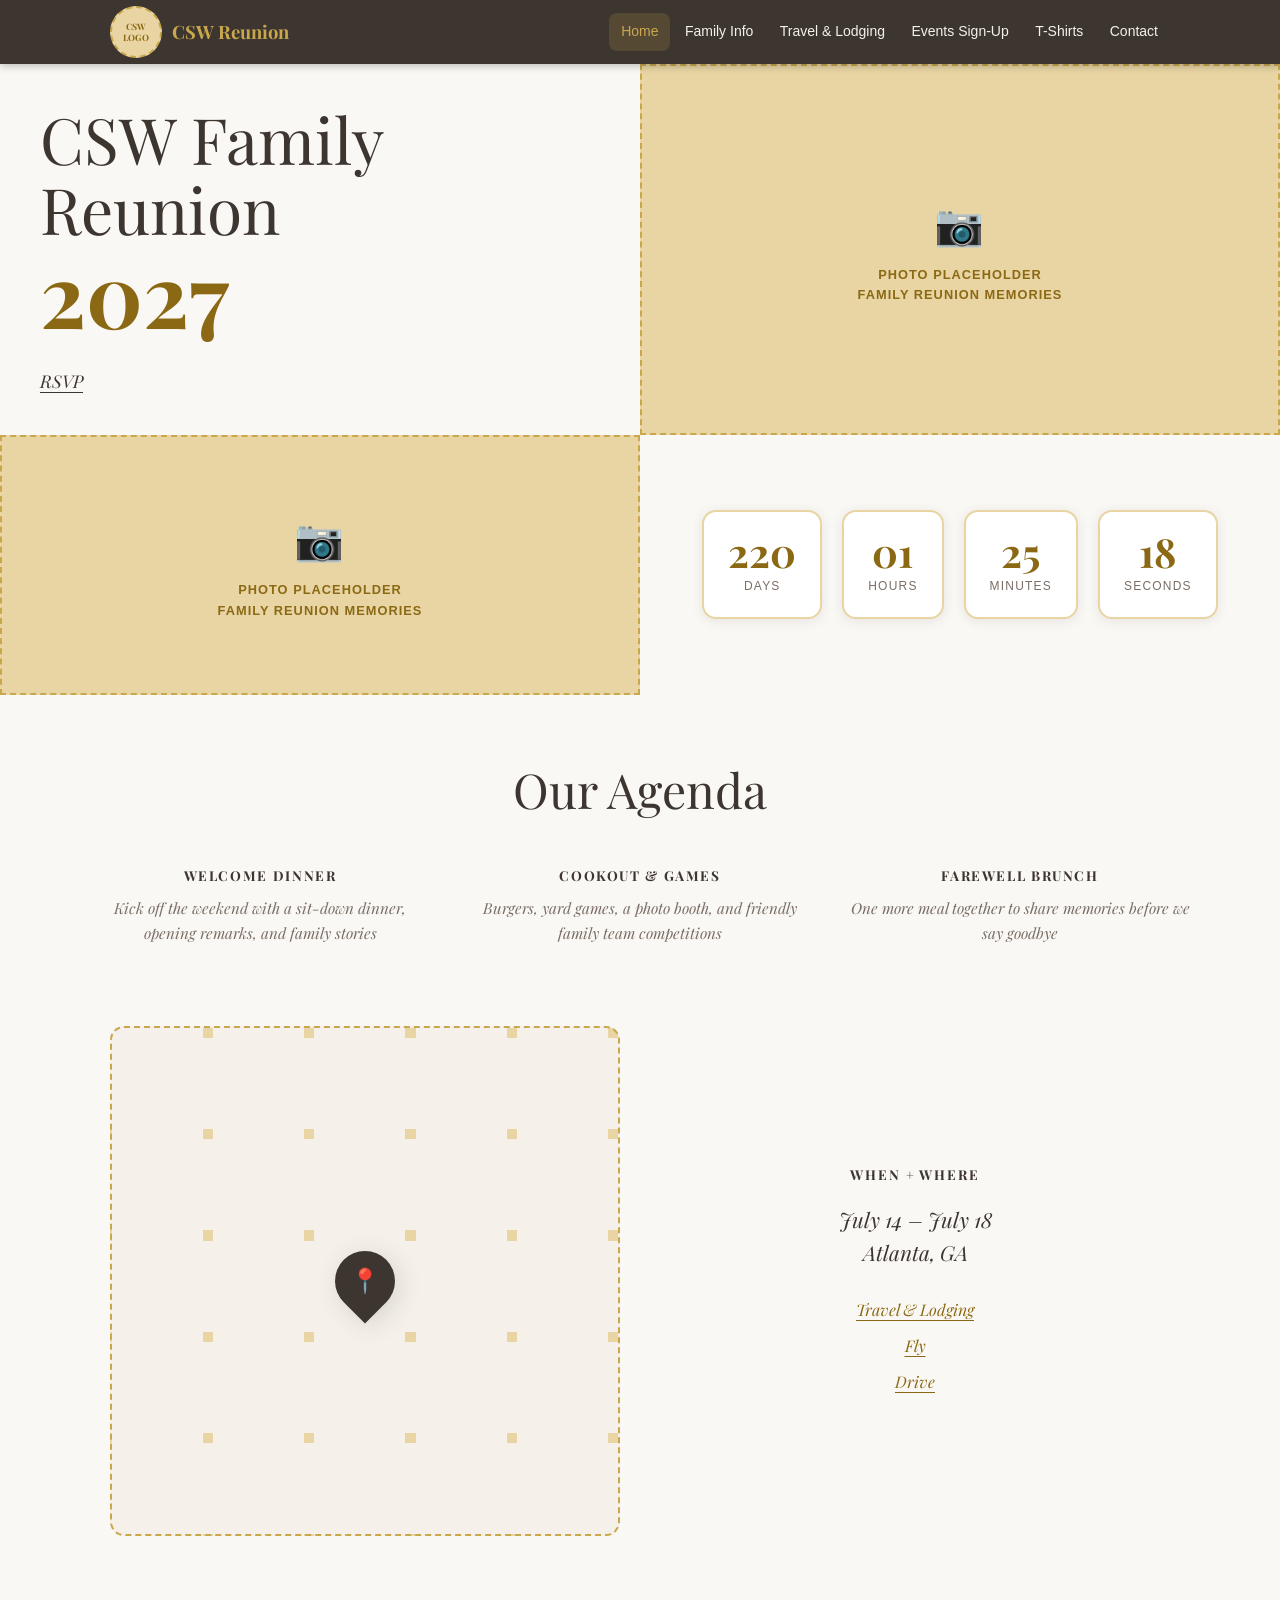
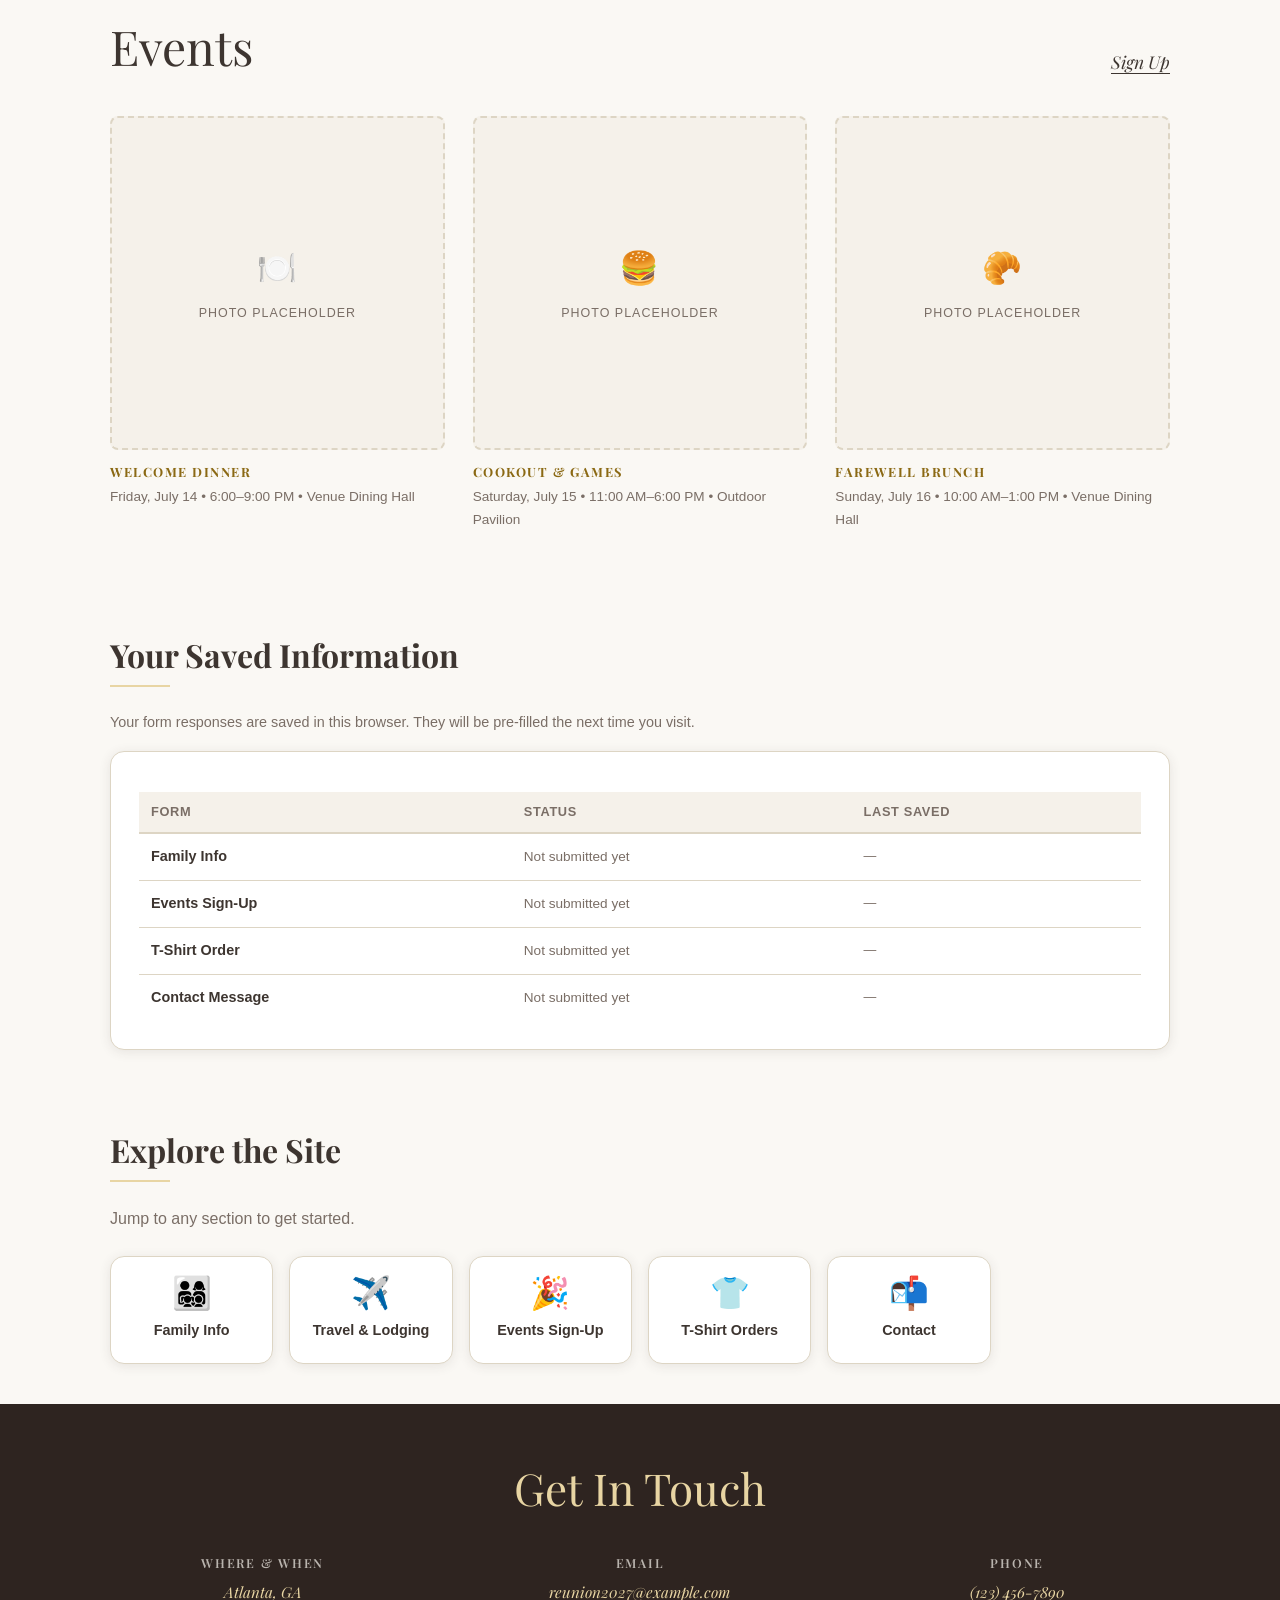
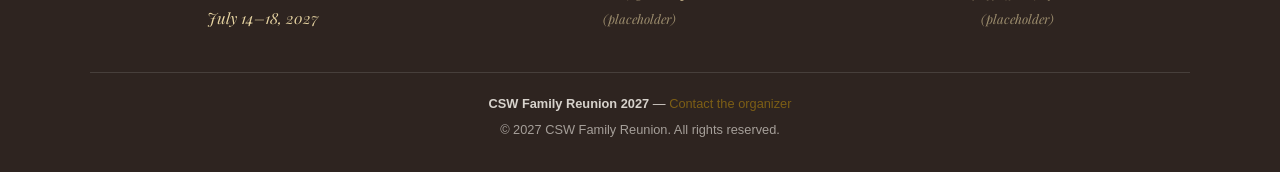
==== commit 1f97ec7f: "Switch heading font to Playfair Display to match reference design Loads Playfair Display from Google" ====
--- a/index.html
+++ b/index.html
@@ -4,6 +4,9 @@
   <meta charset="UTF-8">
   <meta name="viewport" content="width=device-width, initial-scale=1.0">
   <title>CSW Family Reunion 2027 — Home</title>
+  <link rel="preconnect" href="https://fonts.googleapis.com">
+  <link rel="preconnect" href="https://fonts.gstatic.com" crossorigin>
+  <link href="https://fonts.googleapis.com/css2?family=Playfair+Display:ital,wght@0,400;0,500;0,600;0,700;1,400;1,500&display=swap" rel="stylesheet">
   <link rel="stylesheet" href="css/styles.css">
 </head>
 <body>
--- a/css/styles.css
+++ b/css/styles.css
@@ -28,7 +28,7 @@
   --color-error:         #a0442b;   /* form error red */
 
   /* --- Typography --- */
-  --font-heading: 'Georgia', 'Times New Roman', serif;
+  --font-heading: 'Playfair Display', 'Georgia', 'Times New Roman', serif;
   --font-body:    'Segoe UI', 'Helvetica Neue', Arial, sans-serif;
 
   /* --- Spacing & Shape --- */
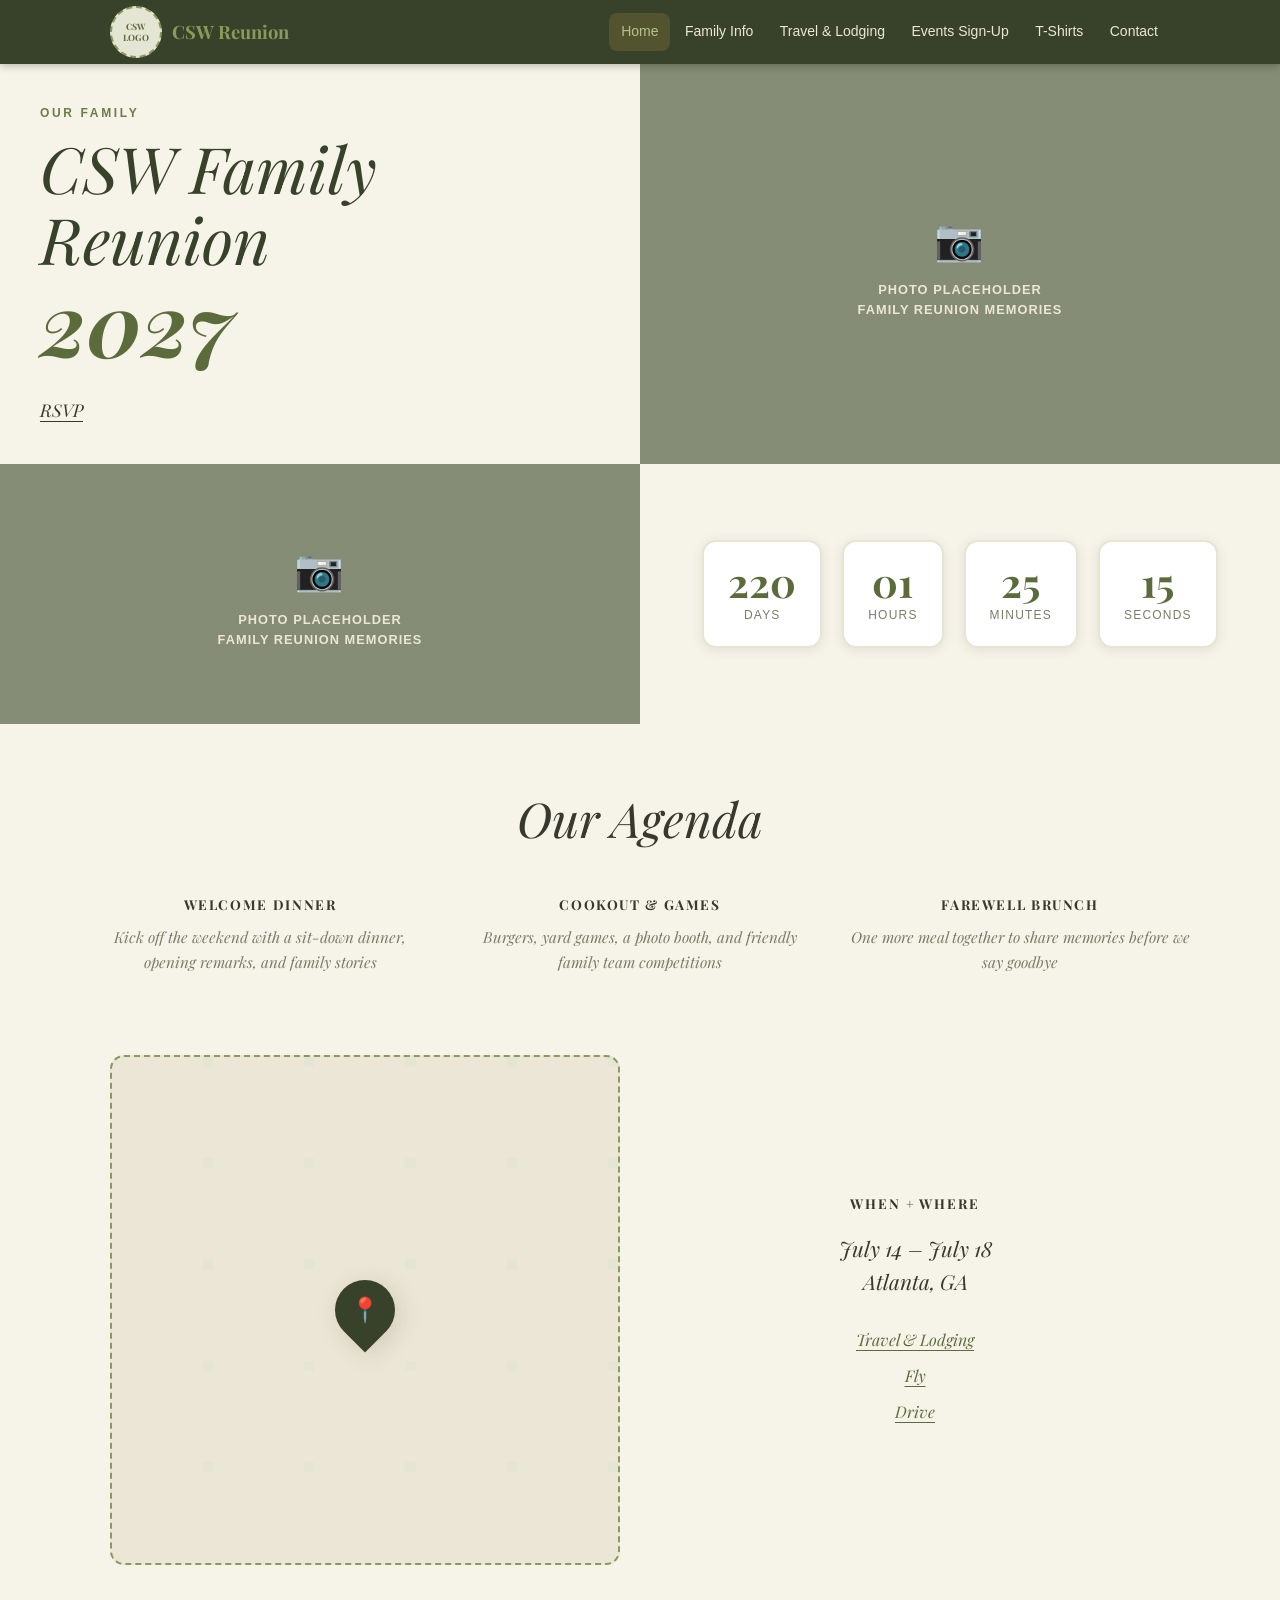
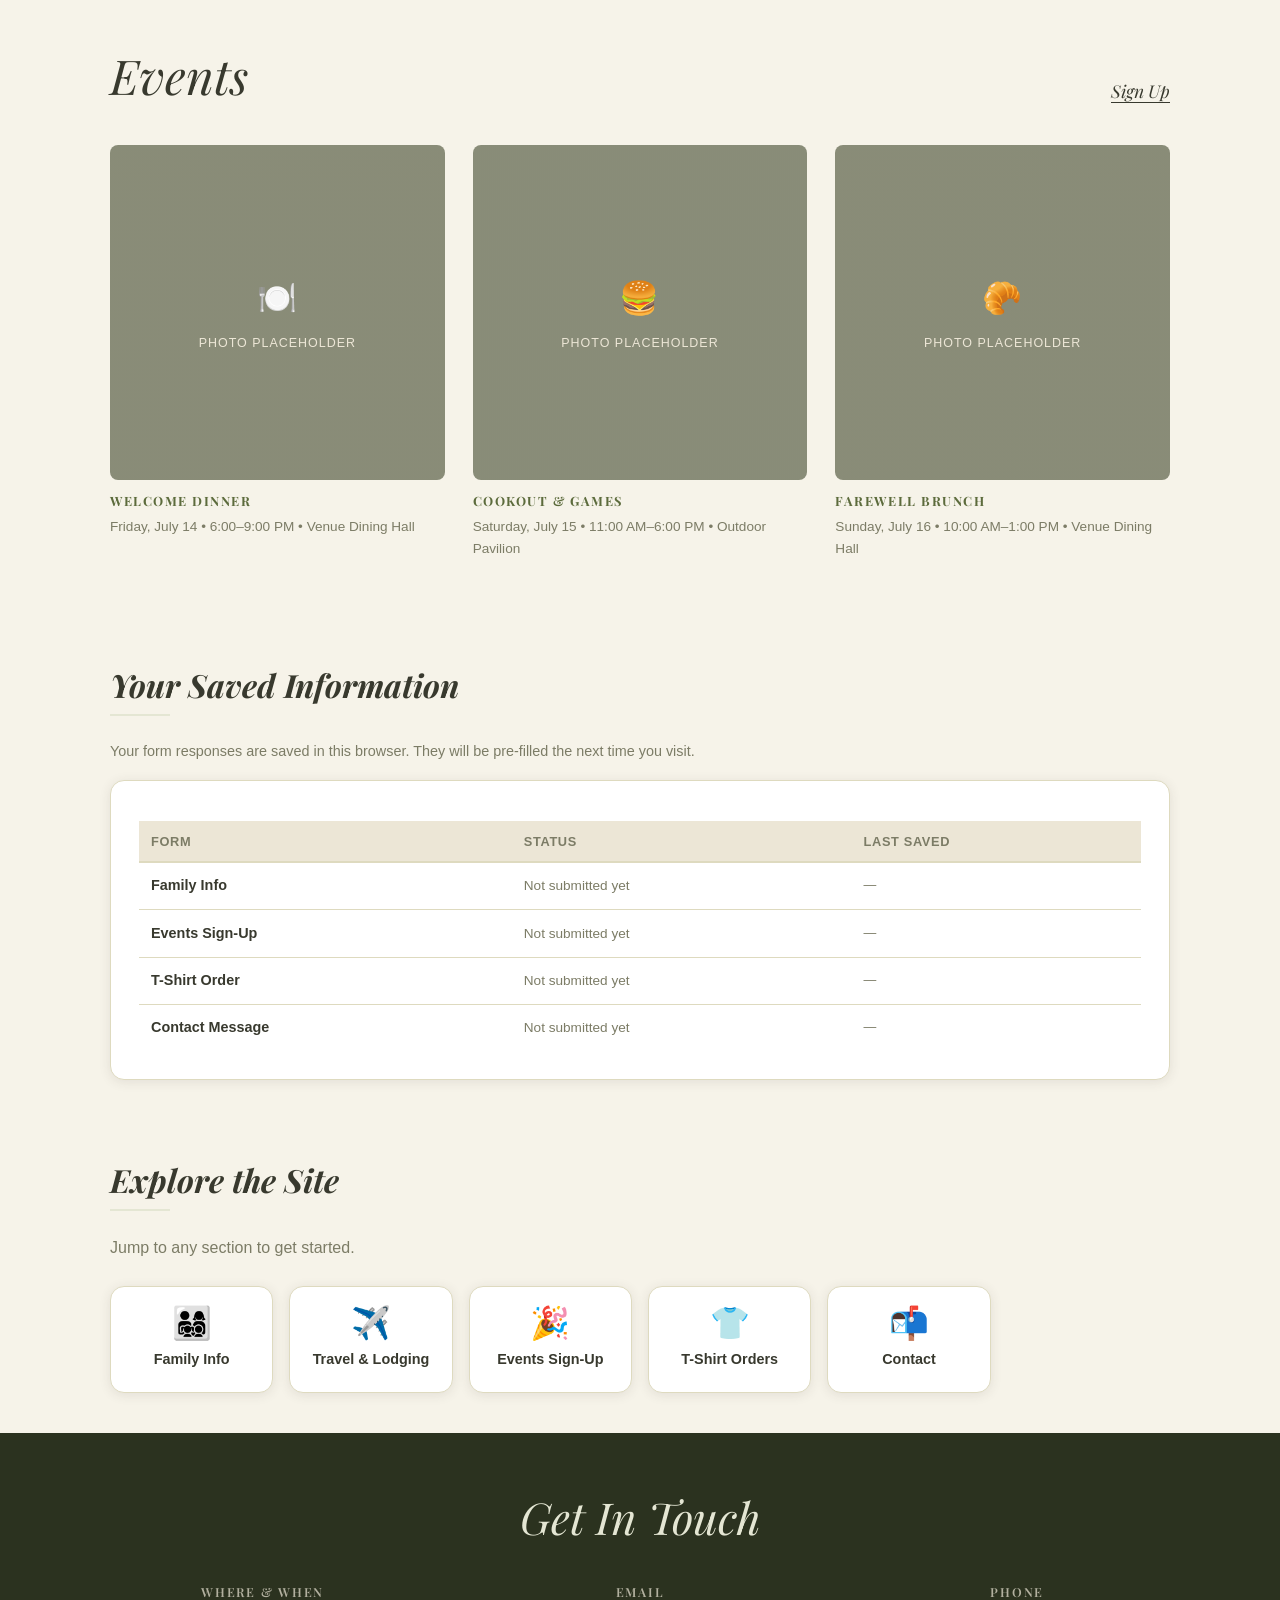
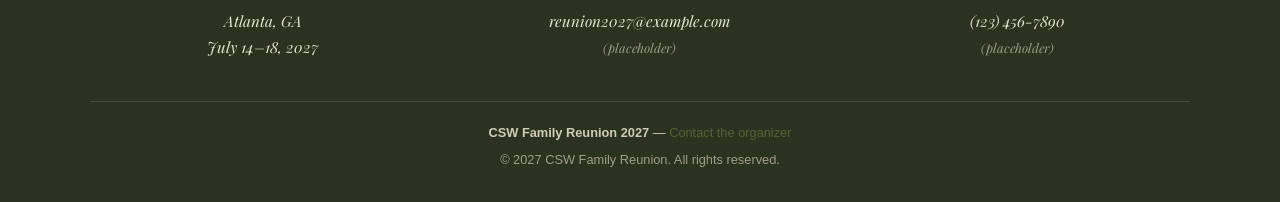
==== commit f5d63faf: "Restyle site with warm olive/sage palette and serif-italic headings; add DOB/parent/children fields " ====
--- a/index.html
+++ b/index.html
@@ -38,6 +38,7 @@
     <!-- ── Hero Grid ── -->
     <section class="hero-grid">
       <div class="hero-cell text-cell">
+        <span class="eyebrow">Our Family</span>
         <h1 class="hero-title">CSW Family Reunion<span class="accent">2027</span></h1>
         <a href="family-info.html" class="hero-link">RSVP</a>
       </div>
--- a/css/styles.css
+++ b/css/styles.css
@@ -5,24 +5,25 @@
    ============================================================ */
 
 :root {
-  /* --- Brand Colors (swap these when final branding is ready) --- */
-  --color-primary:       #c9a84c;   /* soft gold */
-  --color-primary-dark:  #a8863a;   /* deeper gold for hover states */
-  --color-primary-light: #e8d5a3;   /* pale gold tint */
-  --color-accent:        #8b6914;   /* warm amber accent */
-
-  --color-bg:            #faf8f4;   /* warm off-white page background */
+  /* --- Brand Colors --- */
+  --color-primary:       #8A9A5B;   /* warm olive-sage */
+  --color-primary-dark:  #6E7C47;   /* deeper olive for hover states */
+  --color-primary-light: #E4E6D3;   /* pale olive tint */
+  --color-accent:        #5C6B3C;   /* deep olive accent */
+
+  --color-bg:            #F6F3E9;   /* warm cream page background */
   --color-surface:       #ffffff;   /* card / form surface */
-  --color-surface-alt:   #f5f1ea;   /* slightly warmer surface for alternating rows */
-
-  --color-text:          #3d3530;   /* warm dark brown text */
-  --color-text-muted:    #7a6e66;   /* secondary / caption text */
-
-  --color-border:        #ddd5c4;   /* subtle warm gray border */
-  --color-nav-bg:        #3d3530;   /* dark warm-brown nav bar */
-  --color-nav-text:      #f5f1ea;   /* nav link color */
-  --color-nav-hover:     #c9a84c;   /* nav link hover */
-  --color-footer-bg:     #2e2420;   /* footer background */
+  --color-surface-alt:   #ECE6D6;   /* warm cream for alternating rows */
+
+  --color-text:          #38392E;   /* deep olive-gray text */
+  --color-text-muted:    #7C7C66;   /* secondary / caption text */
+
+  --color-border:        #DEDABF;   /* subtle warm cream border */
+  --color-nav-bg:        #38422A;   /* dark olive nav bar */
+  --color-nav-text:      #ECE6D6;   /* nav link color */
+  --color-nav-hover:     #B7C28A;   /* nav link hover */
+  --color-footer-bg:     #2B321F;   /* footer background */
+  --color-overlay:       rgba(56, 66, 42, 0.55); /* olive photo overlay */
 
   --color-success:       #4a7c59;   /* form success green */
   --color-error:         #a0442b;   /* form error red */
@@ -66,6 +67,18 @@
   font-family: var(--font-heading);
   line-height: 1.25;
   color: var(--color-text);
+}
+
+/* "Our album"-style eyebrow label used above large serif headings */
+.eyebrow {
+  display: block;
+  font-family: var(--font-body);
+  font-size: 0.75rem;
+  font-weight: 700;
+  text-transform: uppercase;
+  letter-spacing: 0.22em;
+  color: var(--color-primary-dark);
+  margin-bottom: 0.6rem;
 }
 
 /* ============================================================
@@ -170,15 +183,23 @@
    Page Hero / Banner
    ============================================================ */
 .page-hero {
-  background: linear-gradient(135deg, var(--color-nav-bg) 0%, var(--color-accent) 100%);
+  background: linear-gradient(var(--color-overlay), var(--color-overlay)),
+              linear-gradient(135deg, var(--color-nav-bg) 0%, var(--color-accent) 100%);
   color: var(--color-nav-text);
-  padding: 3.5rem 1.25rem 3rem;
+  padding: 4.5rem 1.25rem 3.5rem;
   text-align: center;
 }
+.page-hero .eyebrow {
+  color: var(--color-primary-light);
+  opacity: 0.85;
+}
 .page-hero h1 {
-  font-size: clamp(1.75rem, 5vw, 3rem);
+  font-family: var(--font-heading);
+  font-style: italic;
+  font-weight: 400;
+  font-size: clamp(2rem, 6vw, 3.5rem);
   color: var(--color-primary-light);
-  margin-bottom: 0.5rem;
+  margin-bottom: 0.75rem;
 }
 .page-hero p {
   font-size: 1.1rem;
@@ -225,6 +246,7 @@
    Section headings
    ============================================================ */
 .section-title {
+  font-style: italic;
   font-size: clamp(1.4rem, 3vw, 2rem);
   margin-bottom: 0.4rem;
 }
@@ -544,12 +566,11 @@
   text-align: center;
 }
 .hero-cell.photo-cell {
-  background: var(--color-primary-light);
-  border: 2px dashed var(--color-primary);
+  background: linear-gradient(var(--color-overlay), var(--color-overlay)), var(--color-primary-light);
   align-items: center;
   justify-content: center;
   text-align: center;
-  color: var(--color-accent);
+  color: var(--color-nav-text);
   font-weight: 700;
   text-transform: uppercase;
   letter-spacing: 0.08em;
@@ -561,6 +582,7 @@
 
 .hero-title {
   font-family: var(--font-heading);
+  font-style: italic;
   font-weight: 400;
   font-size: clamp(2.25rem, 7vw, 4rem);
   line-height: 1.1;
@@ -569,6 +591,7 @@
 }
 .hero-title .accent {
   display: block;
+  font-style: italic;
   font-size: clamp(2.75rem, 9vw, 5.5rem);
   font-weight: 700;
   color: var(--color-accent);
@@ -597,6 +620,7 @@
 }
 .agenda-title {
   font-family: var(--font-heading);
+  font-style: italic;
   font-weight: 400;
   font-size: clamp(2rem, 5vw, 3rem);
   margin-bottom: 3rem;
@@ -715,6 +739,7 @@
 }
 .events-showcase-title {
   font-family: var(--font-heading);
+  font-style: italic;
   font-weight: 400;
   font-size: clamp(2rem, 5vw, 3rem);
 }
@@ -725,15 +750,14 @@
 }
 .event-photo {
   aspect-ratio: 1;
-  background: var(--color-surface-alt);
-  border: 2px dashed var(--color-border);
+  background: linear-gradient(var(--color-overlay), var(--color-overlay)), var(--color-surface-alt);
   border-radius: var(--radius);
   display: flex;
   flex-direction: column;
   align-items: center;
   justify-content: center;
   gap: 0.5rem;
-  color: var(--color-text-muted);
+  color: var(--color-nav-text);
   font-size: 0.78rem;
   text-transform: uppercase;
   letter-spacing: 0.08em;
@@ -770,6 +794,7 @@
 }
 .footer-title {
   font-family: var(--font-heading);
+  font-style: italic;
   font-weight: 400;
   font-size: clamp(1.8rem, 4vw, 2.75rem);
   color: var(--color-primary-light);
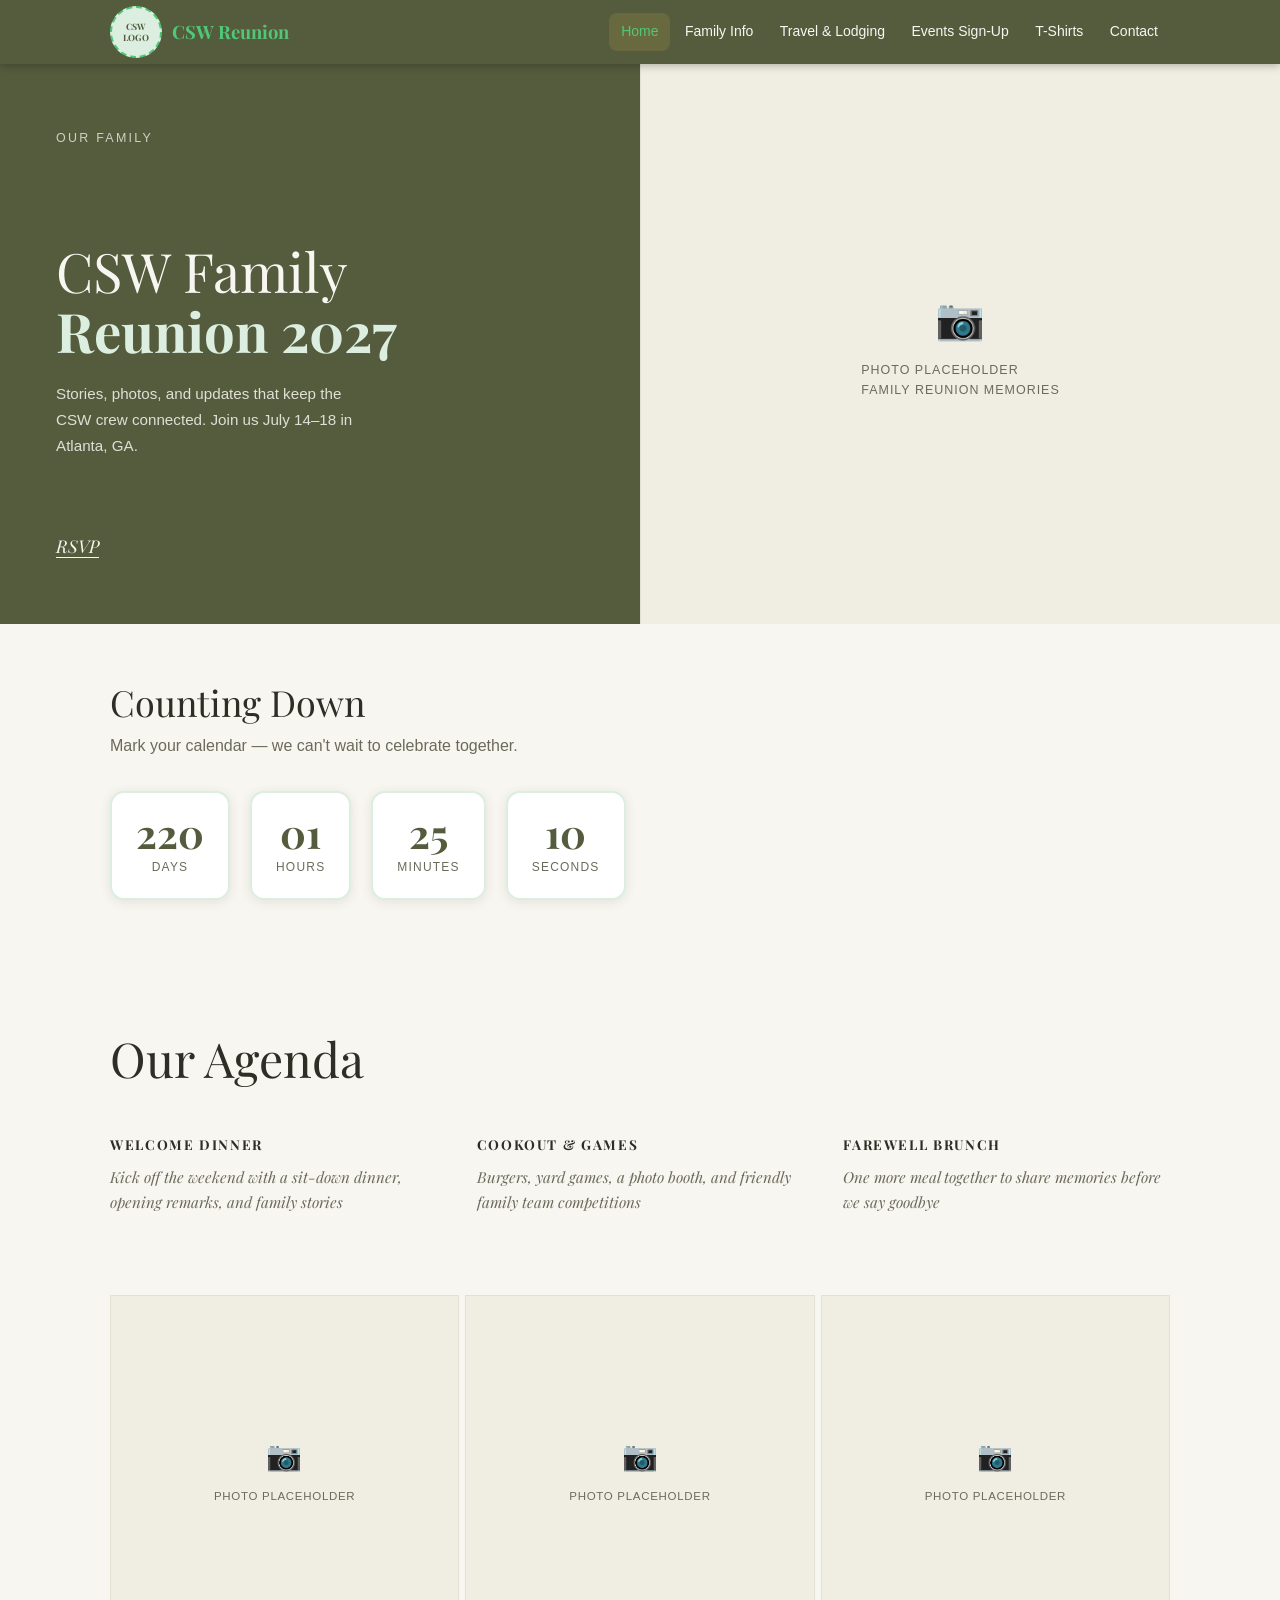
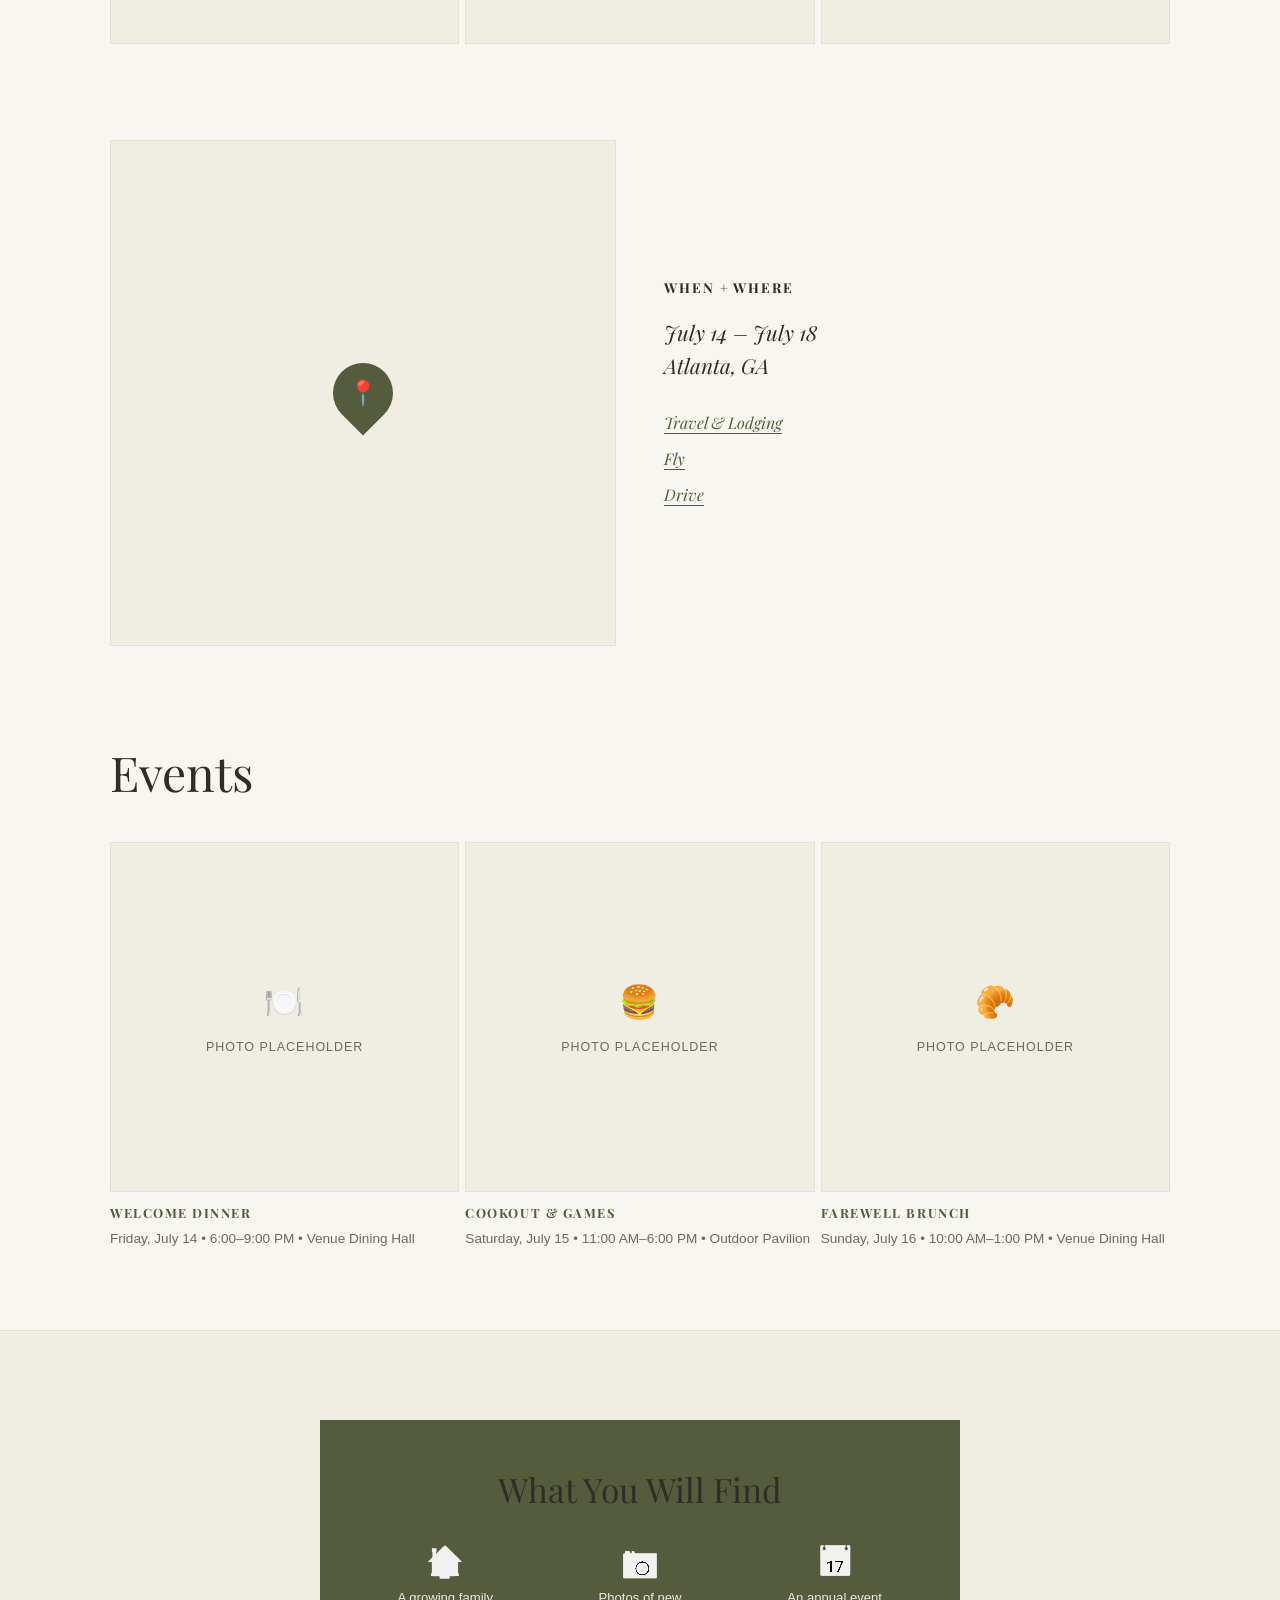
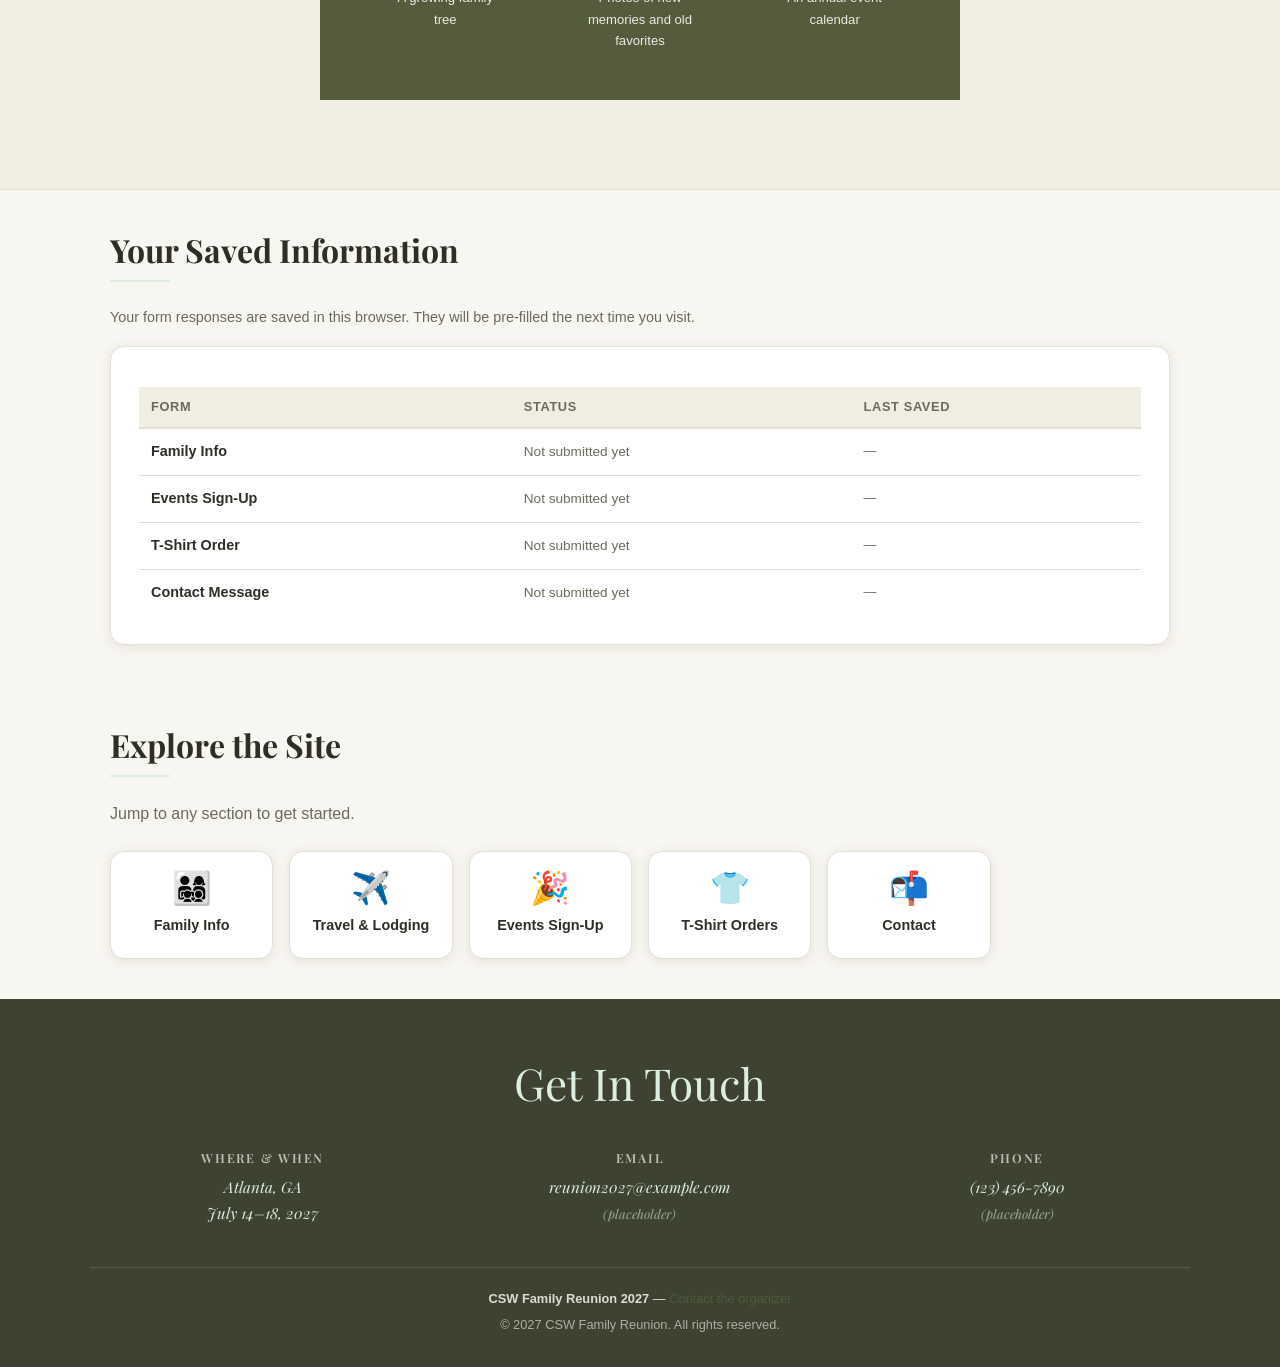
==== commit 91aaa5b5: "Redesign home page hero and add cream/olive visual language sitewide Split hero with solid color tex" ====
--- a/index.html
+++ b/index.html
@@ -35,39 +35,42 @@
 
   <main>
 
-    <!-- ── Hero Grid ── -->
-    <section class="hero-grid">
-      <div class="hero-cell text-cell">
-        <span class="eyebrow">Our Family</span>
-        <h1 class="hero-title">CSW Family Reunion<span class="accent">2027</span></h1>
+    <!-- ── Split Hero ── -->
+    <section class="split-hero">
+      <div class="split-hero-text">
+        <span class="split-hero-eyebrow">Our Family</span>
+        <div>
+          <h1 class="hero-title">CSW Family<span class="accent">Reunion 2027</span></h1>
+          <p class="split-hero-sub">Stories, photos, and updates that keep the CSW crew connected. Join us July 14&ndash;18 in Atlanta, GA.</p>
+        </div>
         <a href="family-info.html" class="hero-link">RSVP</a>
       </div>
-      <div class="hero-cell photo-cell">
+      <div class="split-hero-photo">
         <span class="photo-icon">📷</span>
         Photo Placeholder<br>Family Reunion Memories
       </div>
-      <div class="hero-cell photo-cell">
-        <span class="photo-icon">📷</span>
-        Photo Placeholder<br>Family Reunion Memories
-      </div>
-      <div class="hero-cell center-cell">
-        <div id="countdown" class="countdown-wrap">
-          <div class="countdown-unit">
-            <span class="number" id="cd-days">--</span>
-            <span class="label">Days</span>
-          </div>
-          <div class="countdown-unit">
-            <span class="number" id="cd-hours">--</span>
-            <span class="label">Hours</span>
-          </div>
-          <div class="countdown-unit">
-            <span class="number" id="cd-minutes">--</span>
-            <span class="label">Minutes</span>
-          </div>
-          <div class="countdown-unit">
-            <span class="number" id="cd-seconds">--</span>
-            <span class="label">Seconds</span>
-          </div>
+    </section>
+
+    <!-- ── Countdown ── -->
+    <section class="countdown-section">
+      <h2>Counting Down</h2>
+      <p>Mark your calendar &mdash; we can't wait to celebrate together.</p>
+      <div id="countdown" class="countdown-wrap">
+        <div class="countdown-unit">
+          <span class="number" id="cd-days">--</span>
+          <span class="label">Days</span>
+        </div>
+        <div class="countdown-unit">
+          <span class="number" id="cd-hours">--</span>
+          <span class="label">Hours</span>
+        </div>
+        <div class="countdown-unit">
+          <span class="number" id="cd-minutes">--</span>
+          <span class="label">Minutes</span>
+        </div>
+        <div class="countdown-unit">
+          <span class="number" id="cd-seconds">--</span>
+          <span class="label">Seconds</span>
         </div>
       </div>
     </section>
@@ -91,6 +94,13 @@
       </div>
     </section>
 
+    <!-- ── Family Moments Photo Grid ── -->
+    <div class="photo-grid-3">
+      <div class="photo-tile"><span class="photo-icon">📷</span>Photo Placeholder</div>
+      <div class="photo-tile"><span class="photo-icon">📷</span>Photo Placeholder</div>
+      <div class="photo-tile"><span class="photo-icon">📷</span>Photo Placeholder</div>
+    </div>
+
     <!-- ── When + Where ── -->
     <section class="where-section">
       <div class="map-placeholder">
@@ -132,6 +142,27 @@
       </div>
     </section>
 
+    <!-- ── What You Will Find ── -->
+    <section class="feature-banner">
+      <div class="feature-banner-box">
+        <h2 class="feature-banner-title">What You Will Find</h2>
+        <div class="feature-banner-icons">
+          <div class="feature-icon">
+            <span class="icon">🏠</span>
+            A growing family tree
+          </div>
+          <div class="feature-icon">
+            <span class="icon">📷</span>
+            Photos of new memories and old favorites
+          </div>
+          <div class="feature-icon">
+            <span class="icon">📅</span>
+            An annual event calendar
+          </div>
+        </div>
+      </div>
+    </section>
+
     <!-- ── Saved Data Summary ── -->
     <section class="container">
       <div id="saved-data-summary"></div>
--- a/css/styles.css
+++ b/css/styles.css
@@ -6,24 +6,23 @@
 
 :root {
   /* --- Brand Colors --- */
-  --color-primary:       #8A9A5B;   /* warm olive-sage */
-  --color-primary-dark:  #6E7C47;   /* deeper olive for hover states */
-  --color-primary-light: #E4E6D3;   /* pale olive tint */
-  --color-accent:        #5C6B3C;   /* deep olive accent */
-
-  --color-bg:            #F6F3E9;   /* warm cream page background */
+  --color-primary:       #50C878;   /* emerald green */
+  --color-primary-dark:  #3DA862;   /* deeper green for hover states */
+  --color-primary-light: #DCEEE0;   /* pale green tint */
+  --color-accent:        #545C3D;   /* deep olive — solid color blocks */
+
+  --color-bg:            #F8F6F0;   /* warm cream page background */
   --color-surface:       #ffffff;   /* card / form surface */
-  --color-surface-alt:   #ECE6D6;   /* warm cream for alternating rows */
-
-  --color-text:          #38392E;   /* deep olive-gray text */
-  --color-text-muted:    #7C7C66;   /* secondary / caption text */
-
-  --color-border:        #DEDABF;   /* subtle warm cream border */
-  --color-nav-bg:        #38422A;   /* dark olive nav bar */
-  --color-nav-text:      #ECE6D6;   /* nav link color */
-  --color-nav-hover:     #B7C28A;   /* nav link hover */
-  --color-footer-bg:     #2B321F;   /* footer background */
-  --color-overlay:       rgba(56, 66, 42, 0.55); /* olive photo overlay */
+  --color-surface-alt:   #F0EDE2;   /* warm cream for alternating rows / photo placeholders */
+
+  --color-text:          #2E2E26;   /* deep olive-black text */
+  --color-text-muted:    #6B6B5C;   /* secondary / caption text */
+
+  --color-border:        #E4E0D3;   /* subtle warm cream border */
+  --color-nav-bg:        #545C3D;   /* deep olive nav bar */
+  --color-nav-text:      #F8F6F0;   /* nav link color */
+  --color-nav-hover:     #50C878;   /* nav link hover */
+  --color-footer-bg:     #3D4330;   /* darker olive footer background */
 
   --color-success:       #4a7c59;   /* form success green */
   --color-error:         #a0442b;   /* form error red */
@@ -67,18 +66,6 @@
   font-family: var(--font-heading);
   line-height: 1.25;
   color: var(--color-text);
-}
-
-/* "Our album"-style eyebrow label used above large serif headings */
-.eyebrow {
-  display: block;
-  font-family: var(--font-body);
-  font-size: 0.75rem;
-  font-weight: 700;
-  text-transform: uppercase;
-  letter-spacing: 0.22em;
-  color: var(--color-primary-dark);
-  margin-bottom: 0.6rem;
 }
 
 /* ============================================================
@@ -183,23 +170,15 @@
    Page Hero / Banner
    ============================================================ */
 .page-hero {
-  background: linear-gradient(var(--color-overlay), var(--color-overlay)),
-              linear-gradient(135deg, var(--color-nav-bg) 0%, var(--color-accent) 100%);
+  background: linear-gradient(135deg, var(--color-nav-bg) 0%, var(--color-accent) 100%);
   color: var(--color-nav-text);
-  padding: 4.5rem 1.25rem 3.5rem;
+  padding: 3.5rem 1.25rem 3rem;
   text-align: center;
 }
-.page-hero .eyebrow {
+.page-hero h1 {
+  font-size: clamp(1.75rem, 5vw, 3rem);
   color: var(--color-primary-light);
-  opacity: 0.85;
-}
-.page-hero h1 {
-  font-family: var(--font-heading);
-  font-style: italic;
-  font-weight: 400;
-  font-size: clamp(2rem, 6vw, 3.5rem);
-  color: var(--color-primary-light);
-  margin-bottom: 0.75rem;
+  margin-bottom: 0.5rem;
 }
 .page-hero p {
   font-size: 1.1rem;
@@ -246,7 +225,6 @@
    Section headings
    ============================================================ */
 .section-title {
-  font-style: italic;
   font-size: clamp(1.4rem, 3vw, 2rem);
   margin-bottom: 0.4rem;
 }
@@ -546,55 +524,47 @@
 }
 
 /* ============================================================
-   Home Hero Grid
-   ============================================================ */
-.hero-grid {
+   Home Split Hero — solid color text block + full-height photo
+   ============================================================ */
+.split-hero {
   display: grid;
   grid-template-columns: 1fr 1fr;
-  grid-auto-rows: minmax(260px, auto);
-}
-.hero-cell {
+  min-height: 560px;
+}
+.split-hero-text {
+  background: var(--color-accent);
+  color: var(--color-nav-text);
   display: flex;
   flex-direction: column;
-  justify-content: center;
+  justify-content: space-between;
   align-items: flex-start;
-  padding: 2.5rem;
-}
-.hero-cell.text-cell { background: var(--color-bg); }
-.hero-cell.center-cell {
-  align-items: center;
-  text-align: center;
-}
-.hero-cell.photo-cell {
-  background: linear-gradient(var(--color-overlay), var(--color-overlay)), var(--color-primary-light);
-  align-items: center;
-  justify-content: center;
-  text-align: center;
+  text-align: left;
+  padding: 4rem 3.5rem;
+}
+.split-hero-eyebrow {
+  font-size: 0.78rem;
+  text-transform: uppercase;
+  letter-spacing: 0.18em;
+  opacity: 0.75;
+}
+.hero-title {
+  font-family: var(--font-heading);
+  font-weight: 400;
+  font-size: clamp(2.25rem, 6vw, 3.4rem);
+  line-height: 1.1;
   color: var(--color-nav-text);
-  font-weight: 700;
-  text-transform: uppercase;
-  letter-spacing: 0.08em;
-  font-size: 0.8rem;
-  gap: 0.5rem;
-  line-height: 1.6;
-}
-.hero-cell.photo-cell .photo-icon { font-size: 2.5rem; }
-
-.hero-title {
-  font-family: var(--font-heading);
-  font-style: italic;
-  font-weight: 400;
-  font-size: clamp(2.25rem, 7vw, 4rem);
-  line-height: 1.1;
-  color: var(--color-nav-bg);
-  margin-bottom: 1.5rem;
+  margin: 1.25rem 0;
 }
 .hero-title .accent {
   display: block;
-  font-style: italic;
-  font-size: clamp(2.75rem, 9vw, 5.5rem);
   font-weight: 700;
-  color: var(--color-accent);
+  color: var(--color-primary-light);
+}
+.split-hero-sub {
+  font-size: 0.95rem;
+  opacity: 0.85;
+  max-width: 320px;
+  line-height: 1.7;
 }
 .hero-link {
   font-family: var(--font-heading);
@@ -602,25 +572,65 @@
   font-size: 1.1rem;
   text-decoration: underline;
   text-underline-offset: 4px;
-  color: var(--color-text);
-}
-.hero-cell .countdown-wrap { margin: 0; }
+  color: var(--color-nav-text);
+}
+.split-hero-photo {
+  background: var(--color-surface-alt);
+  border-left: 1px solid var(--color-border);
+  display: flex;
+  flex-direction: column;
+  align-items: center;
+  justify-content: center;
+  gap: 0.6rem;
+  color: var(--color-text-muted);
+  font-size: 0.78rem;
+  text-transform: uppercase;
+  letter-spacing: 0.08em;
+  line-height: 1.6;
+}
+.split-hero-photo .photo-icon { font-size: 2.5rem; }
 
 @media (max-width: 768px) {
-  .hero-grid { grid-template-columns: 1fr; }
-  .hero-cell { padding: 2rem 1.5rem; min-height: 200px; }
+  .split-hero { grid-template-columns: 1fr; min-height: 0; }
+  .split-hero-text { padding: 3rem 1.5rem; }
+  .split-hero-photo { min-height: 280px; }
+}
+
+/* ============================================================
+   Countdown Strip
+   ============================================================ */
+.countdown-section {
+  text-align: left;
+  max-width: var(--max-width);
+  margin: 0 auto;
+  padding: 3.5rem 1.25rem 1rem;
+}
+.countdown-section h2 {
+  font-family: var(--font-heading);
+  font-weight: 400;
+  font-size: clamp(1.6rem, 4vw, 2.25rem);
+  margin-bottom: 0.5rem;
+}
+.countdown-section p {
+  color: var(--color-text-muted);
+  margin-bottom: 1.5rem;
+}
+.countdown-wrap { justify-content: flex-start; }
+@media (max-width: 700px) {
+  .countdown-wrap { justify-content: center; }
 }
 
 /* ============================================================
    Agenda Section
    ============================================================ */
 .agenda-section {
-  text-align: center;
-  padding: 4rem 1.25rem;
+  text-align: left;
+  padding: 5rem 1.25rem;
+  max-width: var(--max-width);
+  margin: 0 auto;
 }
 .agenda-title {
   font-family: var(--font-heading);
-  font-style: italic;
   font-weight: 400;
   font-size: clamp(2rem, 5vw, 3rem);
   margin-bottom: 3rem;
@@ -629,8 +639,6 @@
   display: grid;
   grid-template-columns: repeat(3, 1fr);
   gap: 2.5rem;
-  max-width: var(--max-width);
-  margin: 0 auto;
 }
 .agenda-item h3 {
   font-size: 0.85rem;
@@ -655,26 +663,22 @@
 .where-section {
   display: grid;
   grid-template-columns: 1fr 1fr;
-  gap: 2.5rem;
+  gap: 3rem;
   align-items: center;
   max-width: var(--max-width);
   margin: 0 auto;
-  padding: 1rem 1.25rem 4rem;
+  padding: 1rem 1.25rem 5rem;
 }
 .map-placeholder {
   aspect-ratio: 1;
-  background:
-    repeating-linear-gradient(0deg, var(--color-surface-alt) 0 18%, transparent 18% 20%),
-    repeating-linear-gradient(90deg, var(--color-surface-alt) 0 18%, transparent 18% 20%),
-    var(--color-primary-light);
-  border: 2px dashed var(--color-primary);
-  border-radius: var(--radius-lg);
+  background: var(--color-surface-alt);
+  border: 1px solid var(--color-border);
   display: flex;
   align-items: center;
   justify-content: center;
 }
 .map-pin {
-  background: var(--color-nav-bg);
+  background: var(--color-accent);
   color: #fff;
   width: 60px;
   height: 60px;
@@ -684,11 +688,10 @@
   align-items: center;
   justify-content: center;
   font-size: 1.5rem;
-  box-shadow: var(--shadow-lg);
 }
 .map-pin span { transform: rotate(45deg); }
 
-.where-info { text-align: center; }
+.where-info { text-align: left; }
 .where-info h3 {
   font-size: 0.85rem;
   text-transform: uppercase;
@@ -708,7 +711,7 @@
   display: flex;
   flex-direction: column;
   gap: 0.6rem;
-  align-items: center;
+  align-items: flex-start;
 }
 .where-links a {
   font-family: var(--font-heading);
@@ -722,12 +725,91 @@
 }
 
 /* ============================================================
+   Flat 3-Photo Grid — equal height, tight gaps, no radius/shadow
+   ============================================================ */
+.photo-grid-3 {
+  display: grid;
+  grid-template-columns: repeat(3, 1fr);
+  gap: 6px;
+  max-width: var(--max-width);
+  margin: 0 auto;
+  padding: 0 1.25rem 5rem;
+}
+.photo-grid-3 .photo-tile {
+  aspect-ratio: 1;
+  background: var(--color-surface-alt);
+  border: 1px solid var(--color-border);
+  display: flex;
+  flex-direction: column;
+  align-items: center;
+  justify-content: center;
+  gap: 0.4rem;
+  color: var(--color-text-muted);
+  font-size: 0.72rem;
+  text-transform: uppercase;
+  letter-spacing: 0.06em;
+}
+.photo-grid-3 .photo-tile .photo-icon { font-size: 1.8rem; }
+@media (max-width: 700px) {
+  .photo-grid-3 { grid-template-columns: 1fr; }
+}
+
+/* ============================================================
+   Full-Width Feature Banner — photo with centered solid overlay
+   ============================================================ */
+.feature-banner {
+  position: relative;
+  min-height: 460px;
+  background: var(--color-surface-alt);
+  border-top: 1px solid var(--color-border);
+  border-bottom: 1px solid var(--color-border);
+  display: flex;
+  align-items: center;
+  justify-content: center;
+  padding: 3rem 1.25rem;
+}
+.feature-banner-box {
+  background: var(--color-accent);
+  color: var(--color-nav-text);
+  max-width: 640px;
+  width: 100%;
+  padding: 3rem 2.5rem;
+  text-align: center;
+}
+.feature-banner-title {
+  font-family: var(--font-heading);
+  font-weight: 400;
+  font-size: clamp(1.5rem, 4vw, 2.1rem);
+  margin-bottom: 2.25rem;
+}
+.feature-banner-icons {
+  display: flex;
+  justify-content: space-around;
+  gap: 1.5rem;
+  flex-wrap: wrap;
+}
+.feature-icon {
+  display: flex;
+  flex-direction: column;
+  align-items: center;
+  gap: 0.65rem;
+  font-size: 0.82rem;
+  max-width: 120px;
+  opacity: 0.92;
+}
+.feature-icon .icon {
+  font-size: 1.9rem;
+  line-height: 1;
+  filter: grayscale(1) brightness(10);
+}
+
+/* ============================================================
    Events Showcase (Home page preview)
    ============================================================ */
 .events-showcase {
   max-width: var(--max-width);
   margin: 0 auto;
-  padding: 1rem 1.25rem 4rem;
+  padding: 1rem 1.25rem 5rem;
 }
 .events-showcase-header {
   display: flex;
@@ -739,25 +821,24 @@
 }
 .events-showcase-title {
   font-family: var(--font-heading);
-  font-style: italic;
   font-weight: 400;
   font-size: clamp(2rem, 5vw, 3rem);
 }
 .events-showcase-grid {
   display: grid;
   grid-template-columns: repeat(3, 1fr);
-  gap: 1.75rem;
+  gap: 6px;
 }
 .event-photo {
   aspect-ratio: 1;
-  background: linear-gradient(var(--color-overlay), var(--color-overlay)), var(--color-surface-alt);
-  border-radius: var(--radius);
+  background: var(--color-surface-alt);
+  border: 1px solid var(--color-border);
   display: flex;
   flex-direction: column;
   align-items: center;
   justify-content: center;
   gap: 0.5rem;
-  color: var(--color-nav-text);
+  color: var(--color-text-muted);
   font-size: 0.78rem;
   text-transform: uppercase;
   letter-spacing: 0.08em;
@@ -794,7 +875,6 @@
 }
 .footer-title {
   font-family: var(--font-heading);
-  font-style: italic;
   font-weight: 400;
   font-size: clamp(1.8rem, 4vw, 2.75rem);
   color: var(--color-primary-light);
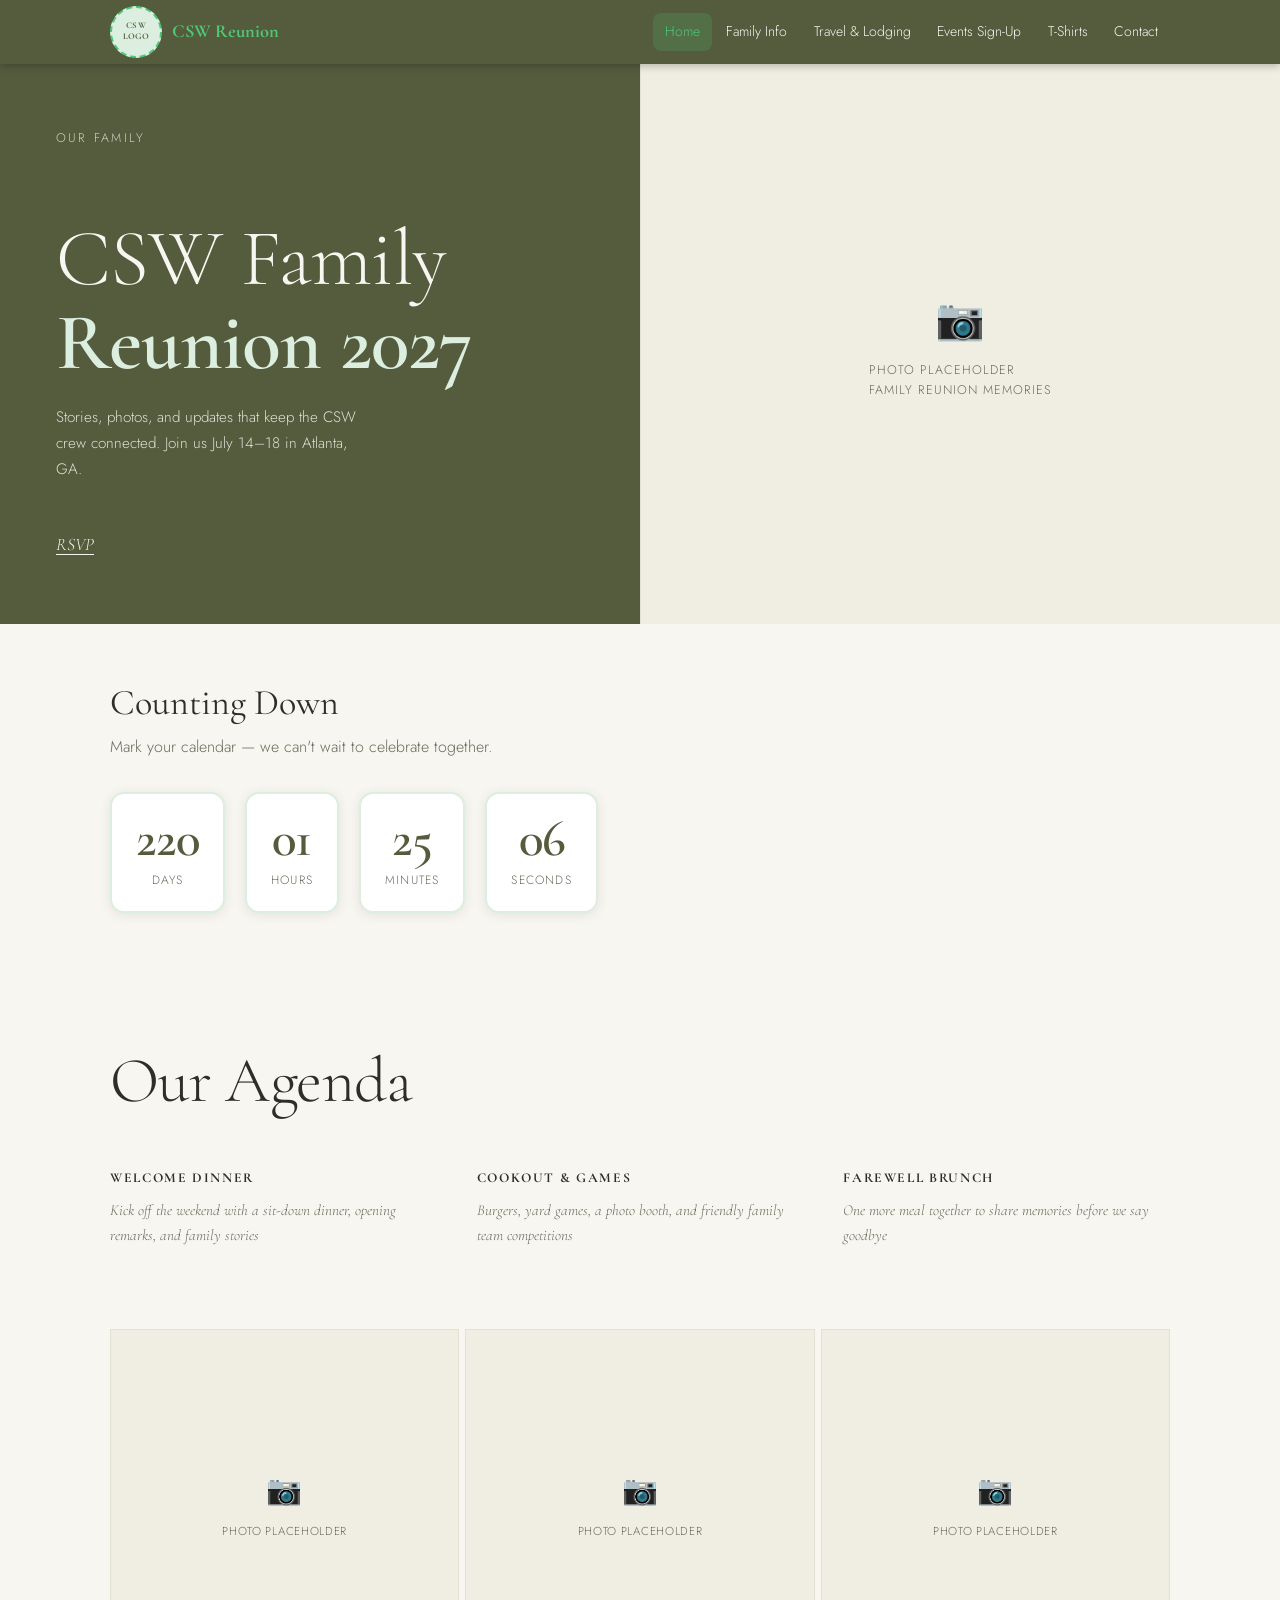
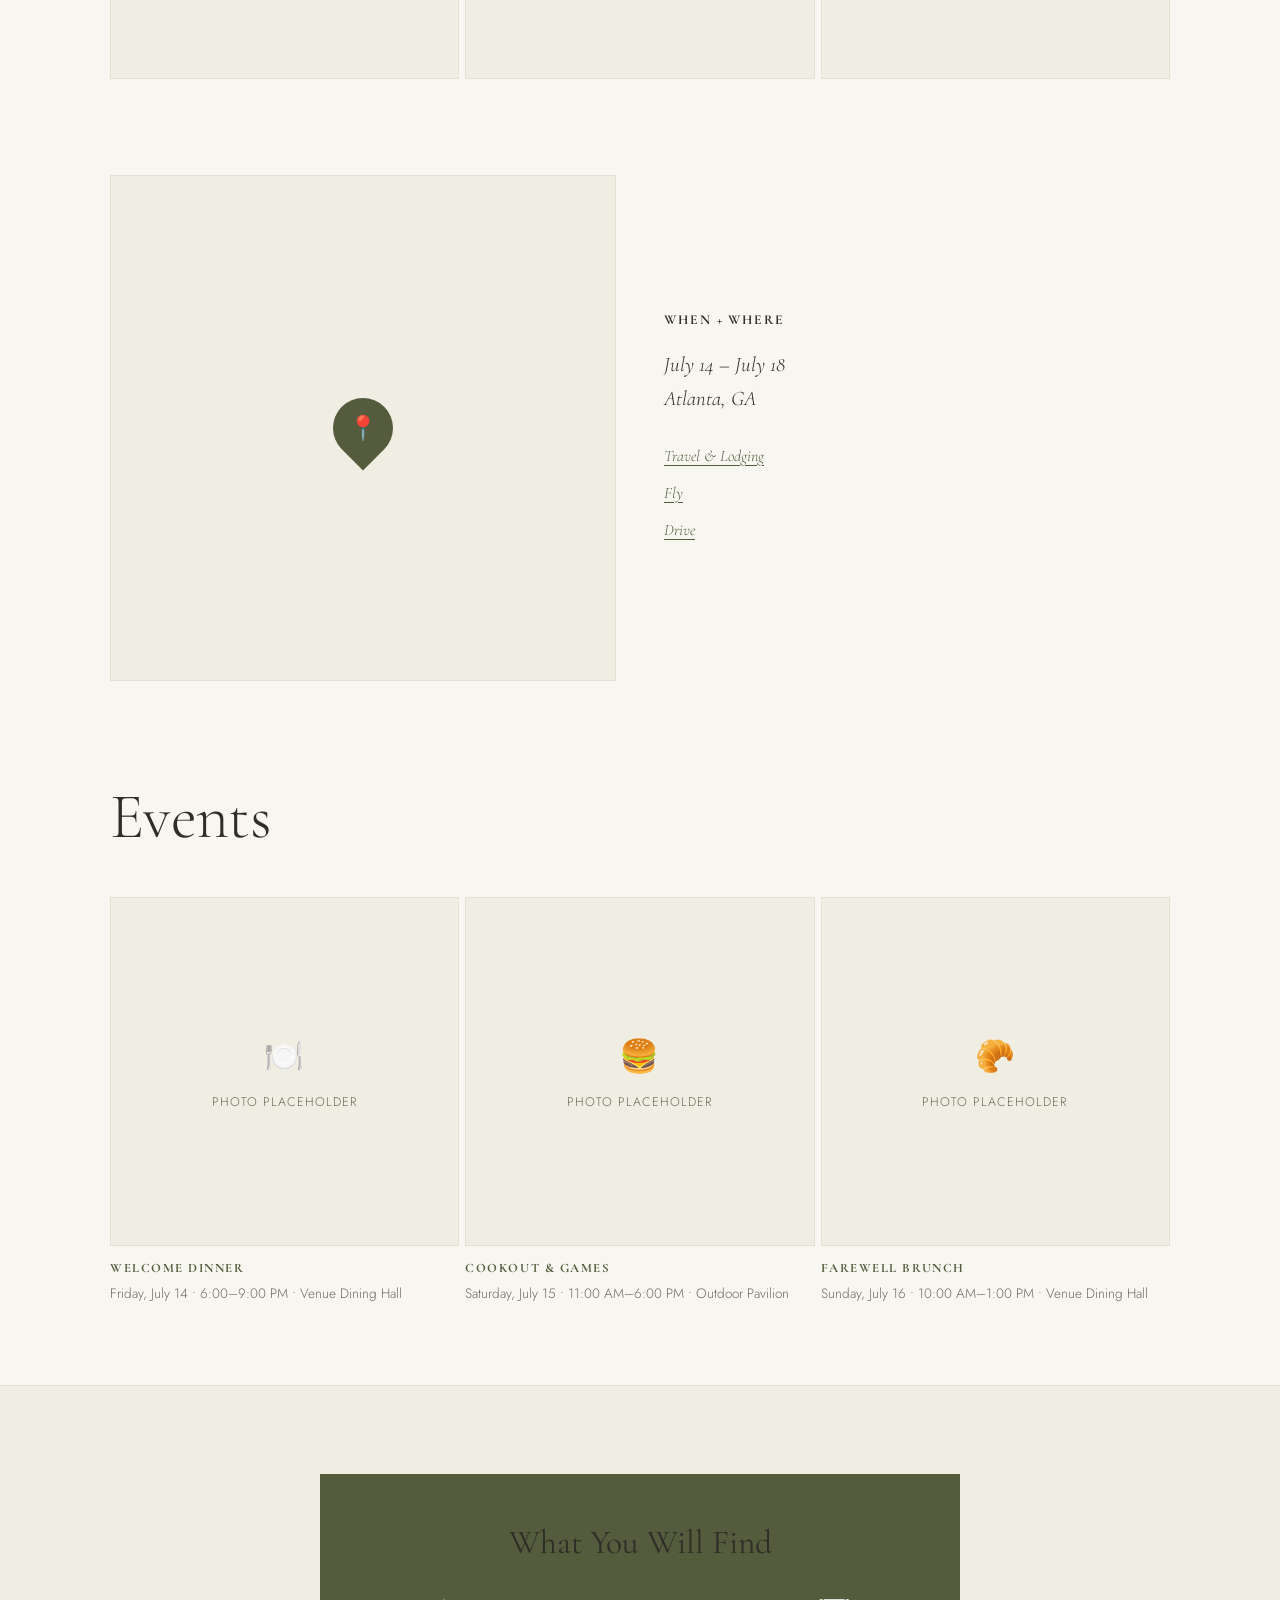
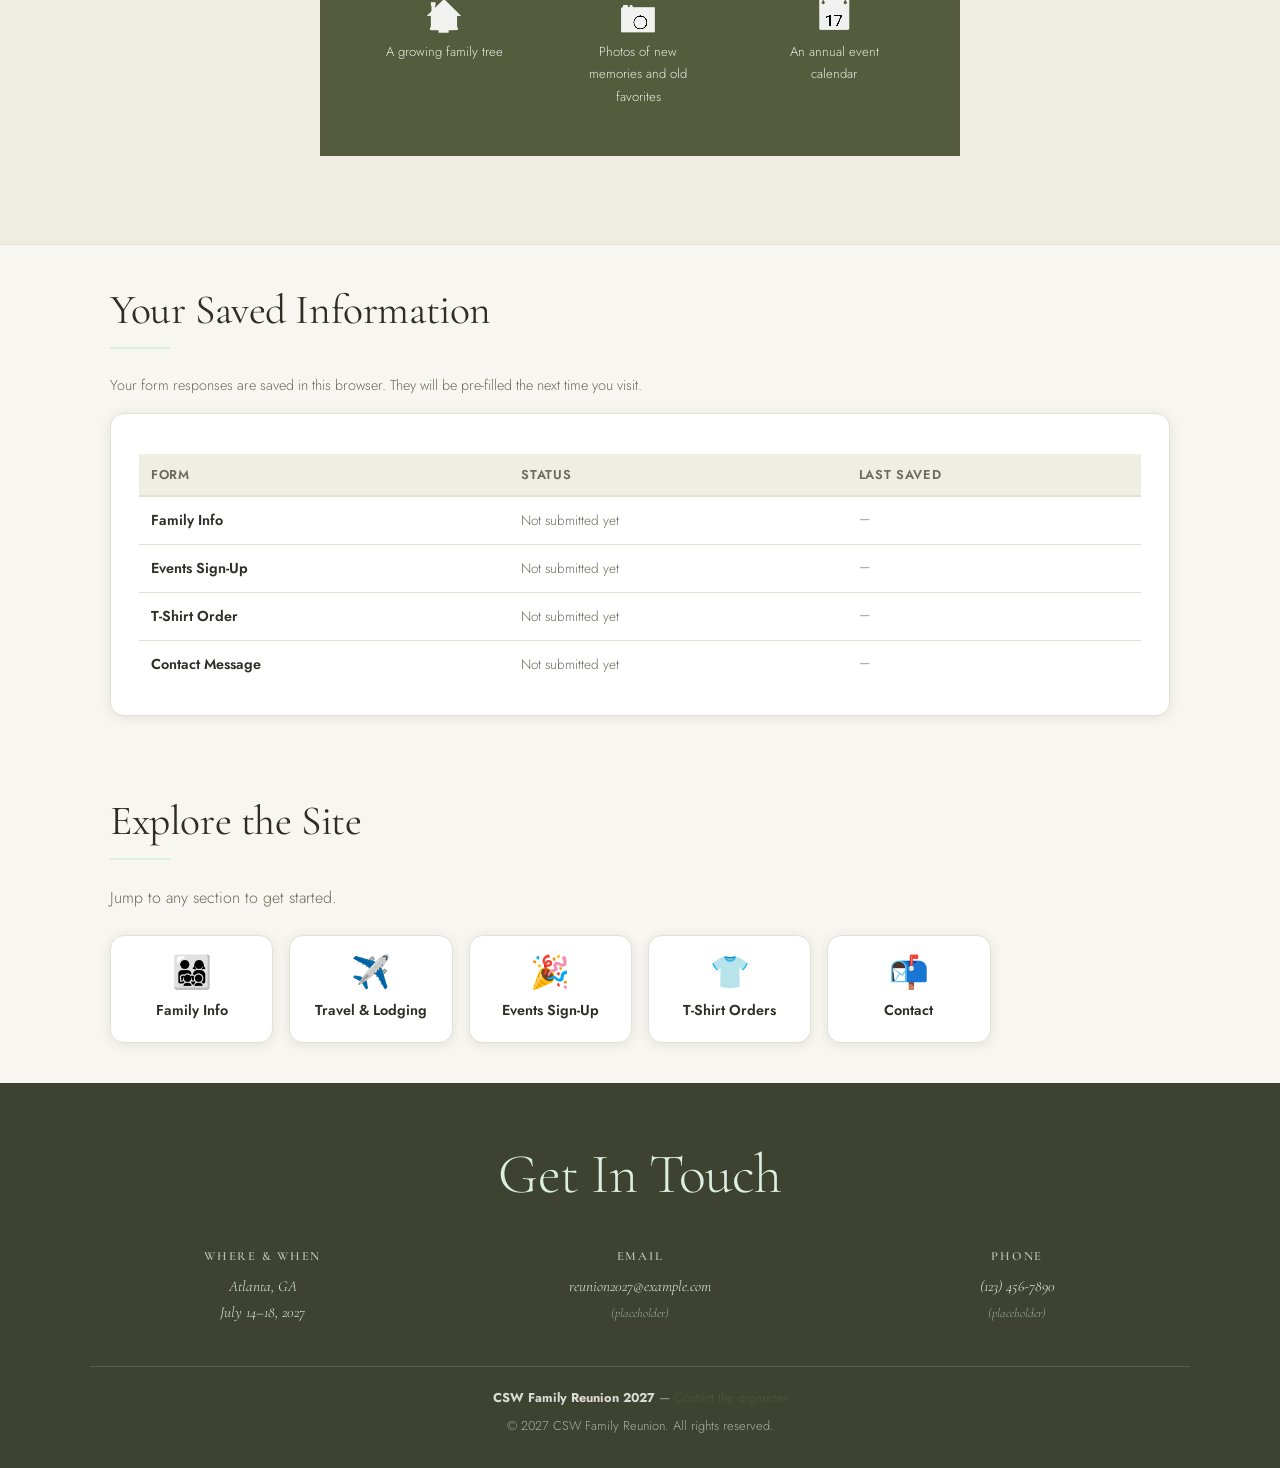
==== commit 548ee264: "Switch fonts to Cormorant Garamond and Jost; scale up headlines - Cormorant Garamond (light 300 → se" ====
--- a/index.html
+++ b/index.html
@@ -6,7 +6,7 @@
   <title>CSW Family Reunion 2027 — Home</title>
   <link rel="preconnect" href="https://fonts.googleapis.com">
   <link rel="preconnect" href="https://fonts.gstatic.com" crossorigin>
-  <link href="https://fonts.googleapis.com/css2?family=Playfair+Display:ital,wght@0,400;0,500;0,600;0,700;1,400;1,500&display=swap" rel="stylesheet">
+  <link href="https://fonts.googleapis.com/css2?family=Cormorant+Garamond:ital,wght@0,300;0,400;0,500;0,600;0,700;1,300;1,400;1,500&family=Jost:wght@300;400;500;600&display=swap" rel="stylesheet">
   <link rel="stylesheet" href="css/styles.css">
 </head>
 <body>
--- a/css/styles.css
+++ b/css/styles.css
@@ -28,8 +28,8 @@
   --color-error:         #a0442b;   /* form error red */
 
   /* --- Typography --- */
-  --font-heading: 'Playfair Display', 'Georgia', 'Times New Roman', serif;
-  --font-body:    'Segoe UI', 'Helvetica Neue', Arial, sans-serif;
+  --font-heading: 'Cormorant Garamond', 'Georgia', 'Times New Roman', serif;
+  --font-body:    'Jost', 'Helvetica Neue', Arial, sans-serif;
 
   /* --- Spacing & Shape --- */
   --radius:       8px;
@@ -52,7 +52,8 @@
   font-family: var(--font-body);
   background: var(--color-bg);
   color: var(--color-text);
-  line-height: 1.65;
+  line-height: 1.7;
+  font-weight: 300;
   min-height: 100vh;
   display: flex;
   flex-direction: column;
@@ -119,7 +120,7 @@
 }
 .nav-links a:hover,
 .nav-links a.active {
-  background: rgba(201,168,76,0.18);
+  background: rgba(80,200,120,0.18);
   color: var(--color-nav-hover);
   text-decoration: none;
 }
@@ -176,7 +177,9 @@
   text-align: center;
 }
 .page-hero h1 {
-  font-size: clamp(1.75rem, 5vw, 3rem);
+  font-size: clamp(2.5rem, 7vw, 4.5rem);
+  font-weight: 300;
+  letter-spacing: -0.01em;
   color: var(--color-primary-light);
   margin-bottom: 0.5rem;
 }
@@ -225,7 +228,9 @@
    Section headings
    ============================================================ */
 .section-title {
-  font-size: clamp(1.4rem, 3vw, 2rem);
+  font-size: clamp(1.8rem, 4vw, 2.6rem);
+  font-weight: 400;
+  letter-spacing: -0.01em;
   margin-bottom: 0.4rem;
 }
 .section-subtitle {
@@ -375,11 +380,12 @@
 }
 .countdown-unit .number {
   font-family: var(--font-heading);
-  font-size: 2.5rem;
-  font-weight: bold;
+  font-size: 3.2rem;
+  font-weight: 600;
   color: var(--color-accent);
   line-height: 1;
   display: block;
+  letter-spacing: -0.02em;
 }
 .countdown-unit .label {
   font-size: 0.75rem;
@@ -549,15 +555,16 @@
 }
 .hero-title {
   font-family: var(--font-heading);
-  font-weight: 400;
-  font-size: clamp(2.25rem, 6vw, 3.4rem);
-  line-height: 1.1;
+  font-weight: 300;
+  font-size: clamp(3rem, 7vw, 5rem);
+  line-height: 1.05;
   color: var(--color-nav-text);
   margin: 1.25rem 0;
+  letter-spacing: -0.01em;
 }
 .hero-title .accent {
   display: block;
-  font-weight: 700;
+  font-weight: 600;
   color: var(--color-primary-light);
 }
 .split-hero-sub {
@@ -631,9 +638,10 @@
 }
 .agenda-title {
   font-family: var(--font-heading);
-  font-weight: 400;
-  font-size: clamp(2rem, 5vw, 3rem);
+  font-weight: 300;
+  font-size: clamp(2.5rem, 6vw, 4rem);
   margin-bottom: 3rem;
+  letter-spacing: -0.01em;
 }
 .agenda-grid {
   display: grid;
@@ -821,8 +829,9 @@
 }
 .events-showcase-title {
   font-family: var(--font-heading);
-  font-weight: 400;
-  font-size: clamp(2rem, 5vw, 3rem);
+  font-weight: 300;
+  font-size: clamp(2.5rem, 6vw, 4rem);
+  letter-spacing: -0.01em;
 }
 .events-showcase-grid {
   display: grid;
@@ -875,8 +884,9 @@
 }
 .footer-title {
   font-family: var(--font-heading);
-  font-weight: 400;
-  font-size: clamp(1.8rem, 4vw, 2.75rem);
+  font-weight: 300;
+  font-size: clamp(2.2rem, 5vw, 3.5rem);
+  letter-spacing: -0.01em;
   color: var(--color-primary-light);
   margin-bottom: 2.5rem;
 }
@@ -950,7 +960,120 @@
   letter-spacing: 0.04em;
 }
 
-/* Placeholder logo area */
+/* ============================================================
+   Animations & Motion
+   ============================================================ */
+
+/* Page load fade-in — JS adds .loaded to body */
+body {
+  opacity: 0;
+  transition: opacity 0.4s ease;
+}
+body.loaded { opacity: 1; }
+
+/* ── Scroll reveal ── */
+.reveal {
+  opacity: 0;
+  transform: translateY(28px);
+  transition: opacity 0.5s ease, transform 0.5s ease;
+}
+.reveal.visible {
+  opacity: 1;
+  transform: translateY(0);
+}
+
+/* Staggered grid reveal — children animate in sequence */
+.reveal-stagger > * {
+  opacity: 0;
+  transform: translateY(22px);
+  transition: opacity 0.45s ease, transform 0.45s ease;
+}
+.reveal-stagger.visible > *:nth-child(1) { transition-delay: 0s;    }
+.reveal-stagger.visible > *:nth-child(2) { transition-delay: 0.08s; }
+.reveal-stagger.visible > *:nth-child(3) { transition-delay: 0.16s; }
+.reveal-stagger.visible > *:nth-child(4) { transition-delay: 0.24s; }
+.reveal-stagger.visible > *:nth-child(5) { transition-delay: 0.32s; }
+.reveal-stagger.visible > * {
+  opacity: 1;
+  transform: translateY(0);
+}
+
+/* ── Countdown number flip ── */
+@keyframes countFlip {
+  from { opacity: 0; transform: translateY(-10px); }
+  to   { opacity: 1; transform: translateY(0); }
+}
+.flip-in {
+  animation: countFlip 0.28s ease both;
+}
+
+/* ── Hero parallax ── */
+.split-hero { overflow: hidden; }
+.split-hero-photo { will-change: transform; }
+
+/* ── Card hover lift ── */
+.card {
+  transition: transform 0.25s ease, box-shadow 0.25s ease;
+}
+.card:hover {
+  transform: translateY(-4px);
+  box-shadow: var(--shadow-lg);
+}
+
+/* ── Event card hover ── */
+.event-card {
+  transition: transform 0.25s ease, box-shadow 0.25s ease;
+}
+.event-card:hover {
+  transform: translateY(-3px);
+  box-shadow: var(--shadow-lg);
+}
+
+/* ── Quick-nav tile hover (enhance existing) ── */
+.quick-nav-tile {
+  transition: border-color 0.25s ease, box-shadow 0.25s ease,
+              transform 0.25s ease, color 0.25s ease;
+}
+
+/* ── Photo tile / event-photo subtle hover ── */
+.photo-tile,
+.event-photo {
+  transition: opacity 0.25s ease, transform 0.3s ease;
+}
+.photo-tile:hover,
+.event-photo:hover {
+  opacity: 0.88;
+  transform: scale(1.02);
+}
+
+/* ── Button hover (enhance base .btn transition) ── */
+.btn {
+  transition: background 0.22s ease, transform 0.18s ease,
+              box-shadow 0.22s ease, color 0.22s ease;
+}
+
+/* ── Form focus ring matches brand ── */
+.form-group input:focus,
+.form-group select:focus,
+.form-group textarea:focus {
+  box-shadow: 0 0 0 3px rgba(80,200,120,0.22);
+}
+
+/* Respect reduced-motion preference */
+@media (prefers-reduced-motion: reduce) {
+  *, *::before, *::after {
+    animation-duration: 0.01ms !important;
+    transition-duration: 0.01ms !important;
+  }
+  body { opacity: 1; }
+  .reveal, .reveal-stagger > * {
+    opacity: 1;
+    transform: none;
+  }
+}
+
+/* ============================================================
+   Placeholder logo area */
 .logo-placeholder {
   width: 52px;
   height: 52px;
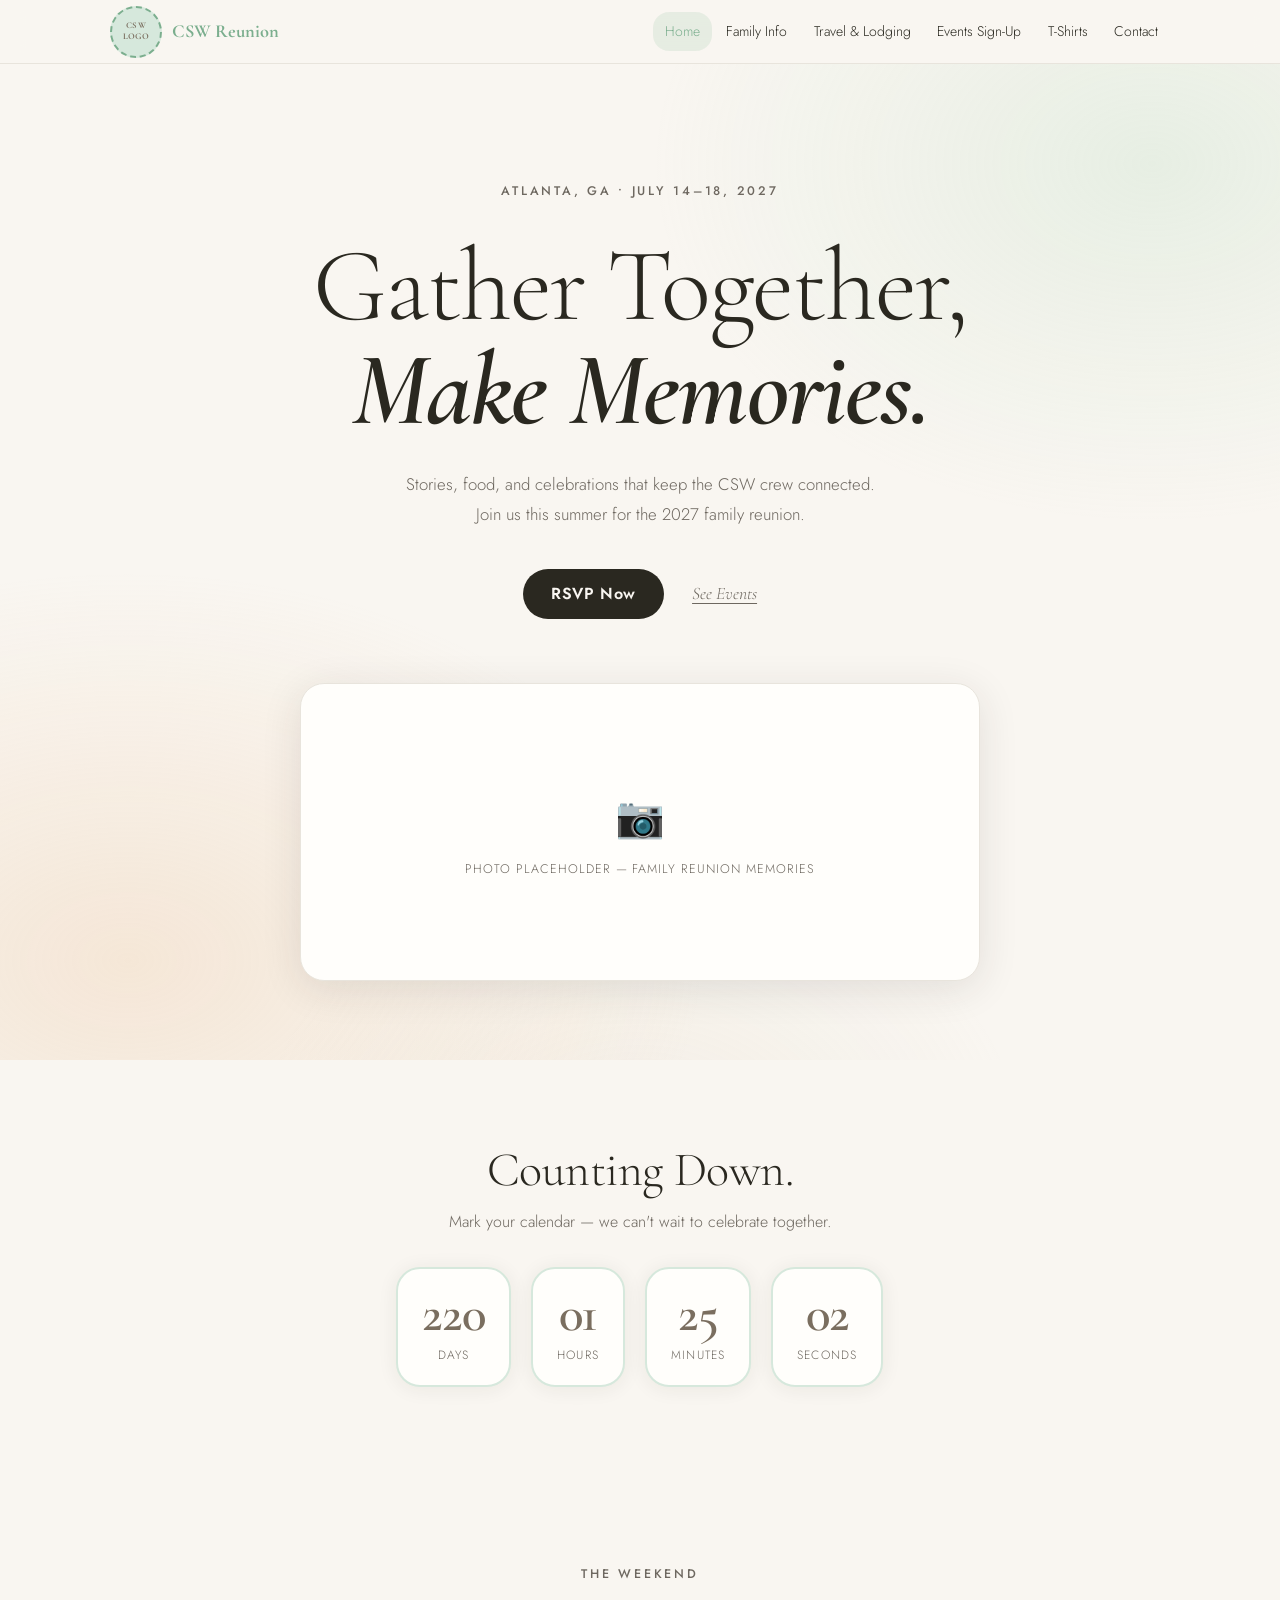
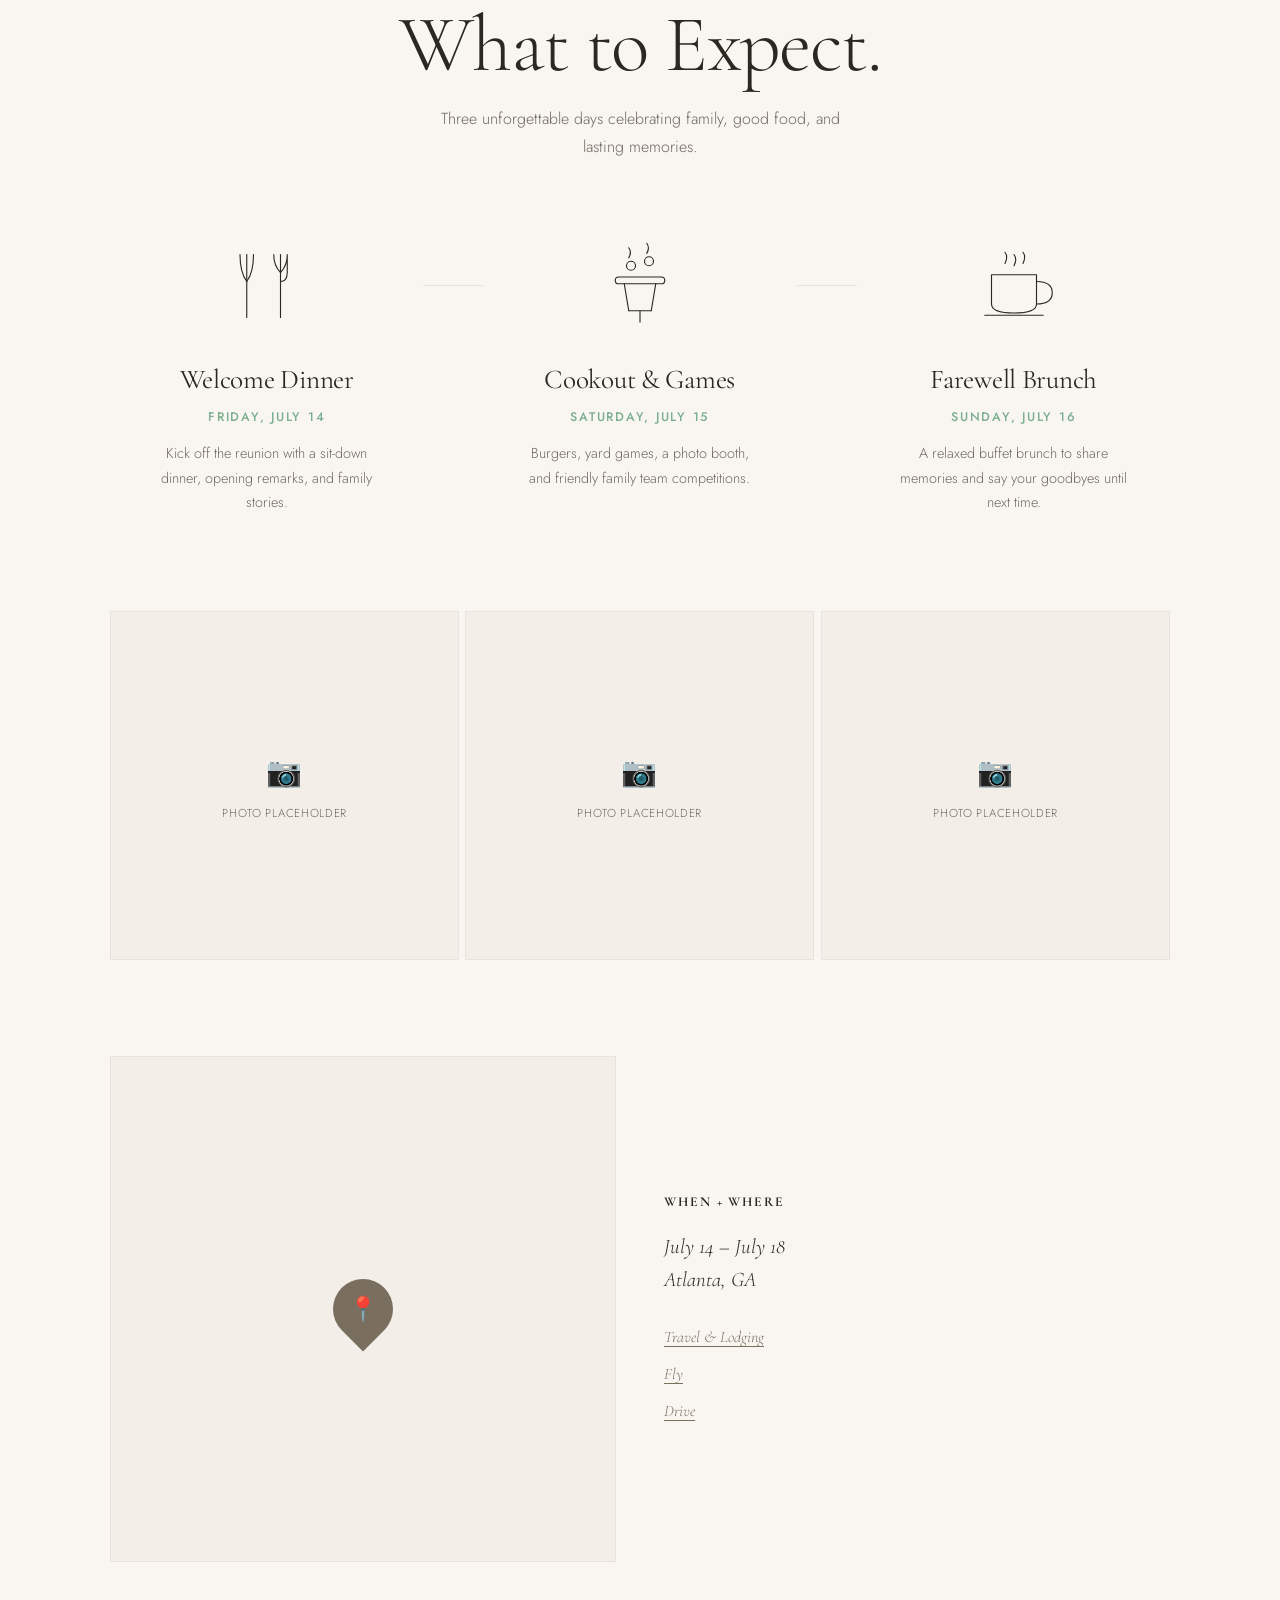
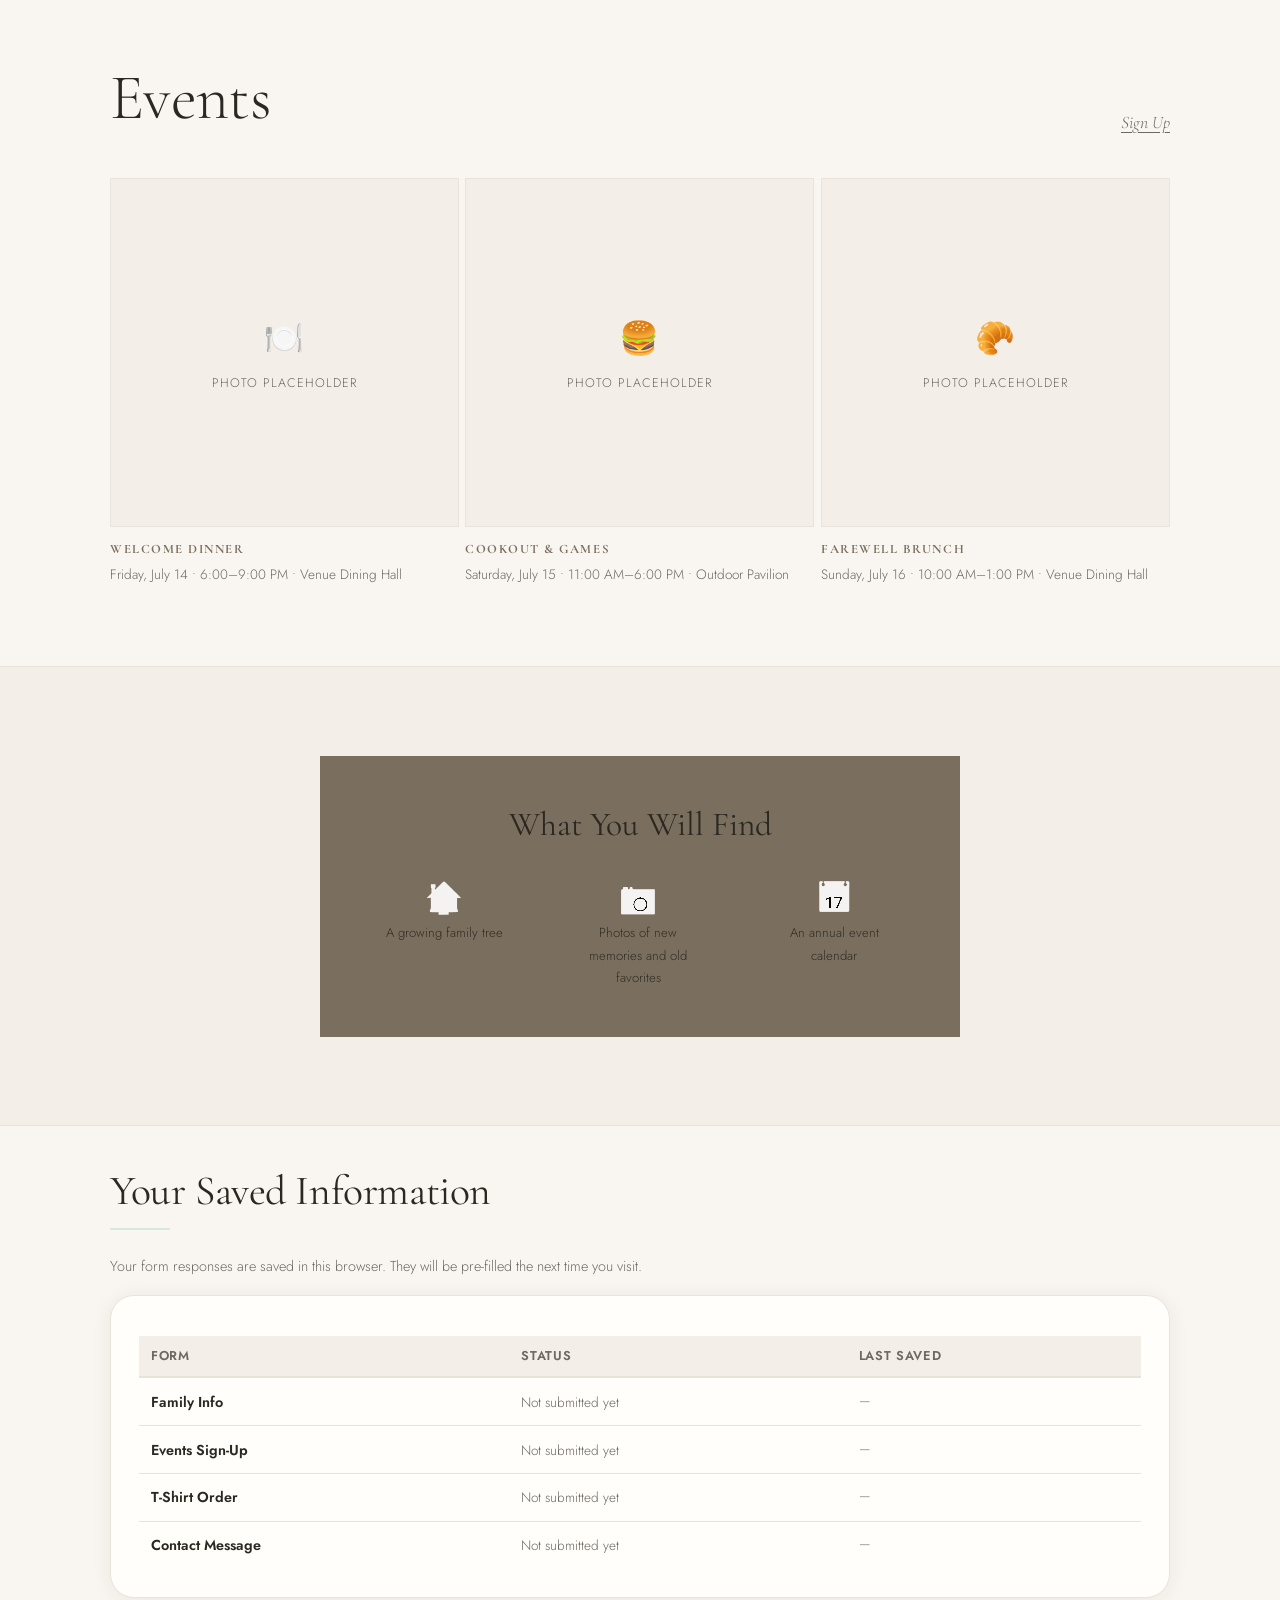
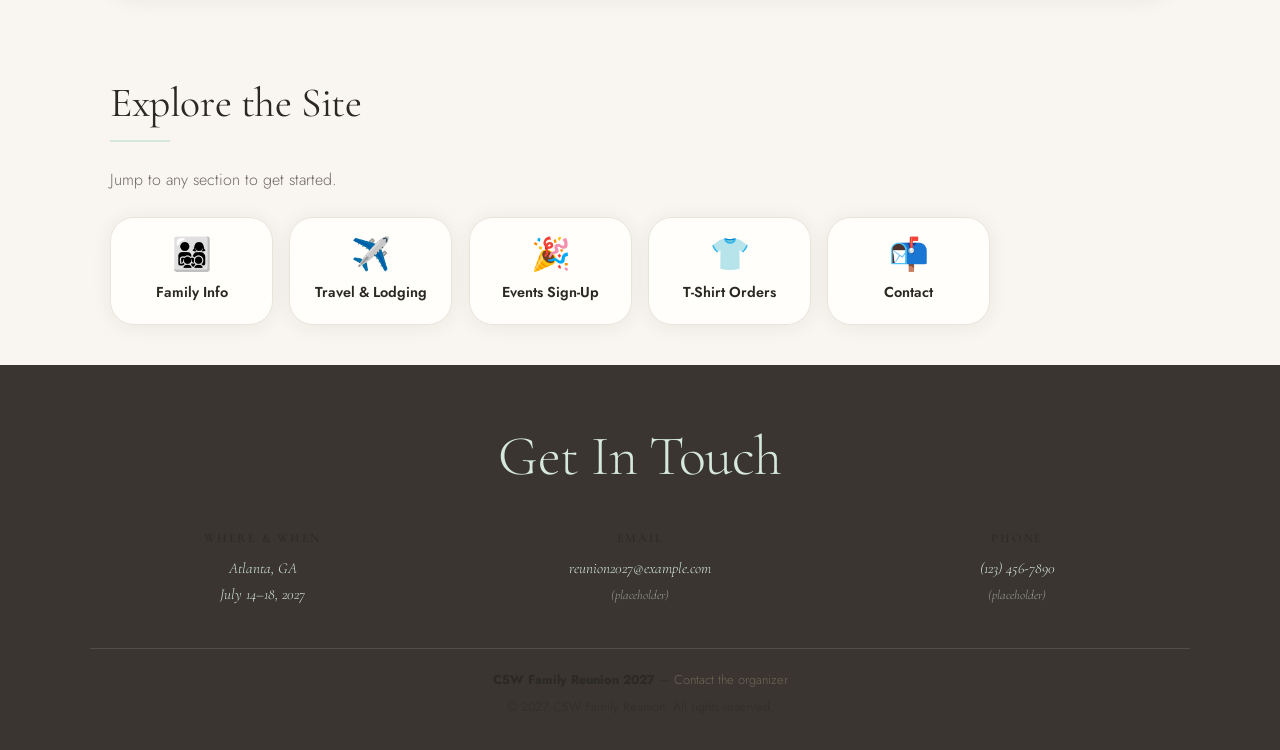
==== commit 80c7d6f3: "Major redesign: airy cream aesthetic, centered hero, steps layout, bloom animations - Palette: warm " ====
--- a/index.html
+++ b/index.html
@@ -35,70 +35,123 @@
 
   <main>
 
-    <!-- ── Split Hero ── -->
-    <section class="split-hero">
-      <div class="split-hero-text">
-        <span class="split-hero-eyebrow">Our Family</span>
-        <div>
-          <h1 class="hero-title">CSW Family<span class="accent">Reunion 2027</span></h1>
-          <p class="split-hero-sub">Stories, photos, and updates that keep the CSW crew connected. Join us July 14&ndash;18 in Atlanta, GA.</p>
-        </div>
-        <a href="family-info.html" class="hero-link">RSVP</a>
-      </div>
-      <div class="split-hero-photo">
+    <!-- ── Centered Hero ── -->
+    <section class="hero-centered">
+      <div class="hero-centered-inner reveal">
+        <span class="hero-eyebrow">Atlanta, GA &bull; July 14&ndash;18, 2027</span>
+        <h1 class="hero-title">
+          Gather Together,<span class="accent">Make Memories.</span>
+        </h1>
+        <p class="hero-sub">Stories, food, and celebrations that keep the CSW crew connected. Join us this summer for the 2027 family reunion.</p>
+        <div class="hero-actions">
+          <a href="family-info.html" class="btn btn-primary">RSVP Now</a>
+          <a href="events.html" class="hero-link">See Events</a>
+        </div>
+      </div>
+      <!-- Floating photo card — mimics UI card in reference -->
+      <div class="hero-photo-card reveal">
         <span class="photo-icon">📷</span>
-        Photo Placeholder<br>Family Reunion Memories
+        Photo Placeholder &mdash; Family Reunion Memories
       </div>
     </section>
 
     <!-- ── Countdown ── -->
     <section class="countdown-section">
-      <h2>Counting Down</h2>
-      <p>Mark your calendar &mdash; we can't wait to celebrate together.</p>
-      <div id="countdown" class="countdown-wrap">
-        <div class="countdown-unit">
+      <h2 class="reveal">Counting Down.</h2>
+      <p class="reveal">Mark your calendar &mdash; we can't wait to celebrate together.</p>
+      <div id="countdown" class="countdown-wrap bloom-container">
+        <div class="countdown-unit bloom-item">
           <span class="number" id="cd-days">--</span>
           <span class="label">Days</span>
         </div>
-        <div class="countdown-unit">
+        <div class="countdown-unit bloom-item">
           <span class="number" id="cd-hours">--</span>
           <span class="label">Hours</span>
         </div>
-        <div class="countdown-unit">
+        <div class="countdown-unit bloom-item">
           <span class="number" id="cd-minutes">--</span>
           <span class="label">Minutes</span>
         </div>
-        <div class="countdown-unit">
+        <div class="countdown-unit bloom-item">
           <span class="number" id="cd-seconds">--</span>
           <span class="label">Seconds</span>
         </div>
       </div>
     </section>
 
-    <!-- ── Our Agenda ── -->
-    <section class="agenda-section">
-      <h2 class="agenda-title">Our Agenda</h2>
-      <div class="agenda-grid">
-        <div class="agenda-item">
-          <h3>Welcome Dinner</h3>
-          <p>Kick off the weekend with a sit-down dinner, opening remarks, and family stories</p>
-        </div>
-        <div class="agenda-item">
-          <h3>Cookout &amp; Games</h3>
-          <p>Burgers, yard games, a photo booth, and friendly family team competitions</p>
-        </div>
-        <div class="agenda-item">
-          <h3>Farewell Brunch</h3>
-          <p>One more meal together to share memories before we say goodbye</p>
-        </div>
+    <!-- ── What to Expect — horizontal steps ── -->
+    <section class="steps-section">
+      <span class="steps-eyebrow reveal">The Weekend</span>
+      <h2 class="steps-title reveal">What to Expect.</h2>
+      <p class="steps-sub reveal">Three unforgettable days celebrating family, good food, and lasting memories.</p>
+
+      <div class="steps-row bloom-container">
+
+        <div class="step-item bloom-item">
+          <div class="step-icon bloom-sub">
+            <!-- Dinner / fork & knife icon -->
+            <svg viewBox="0 0 80 80" xmlns="http://www.w3.org/2000/svg">
+              <line x1="22" y1="12" x2="22" y2="36"/>
+              <path d="M16 12 Q16 28 22 36 Q28 28 28 12"/>
+              <line x1="22" y1="36" x2="22" y2="68"/>
+              <line x1="52" y1="12" x2="52" y2="68"/>
+              <path d="M46 12 Q46 22 52 28 Q58 22 58 12 L58 28 Q58 36 52 36"/>
+            </svg>
+          </div>
+          <h3 class="step-name bloom-sub">Welcome Dinner</h3>
+          <p class="step-date bloom-sub">Friday, July 14</p>
+          <p class="step-desc bloom-sub">Kick off the reunion with a sit-down dinner, opening remarks, and family stories.</p>
+        </div>
+
+        <div class="step-connector"></div>
+
+        <div class="step-item bloom-item">
+          <div class="step-icon bloom-sub">
+            <!-- Cookout / grill icon -->
+            <svg viewBox="0 0 80 80" xmlns="http://www.w3.org/2000/svg">
+              <rect x="18" y="32" width="44" height="6" rx="3"/>
+              <path d="M26 38 L30 62"/>
+              <path d="M54 38 L50 62"/>
+              <line x1="30" y1="62" x2="50" y2="62"/>
+              <line x1="40" y1="62" x2="40" y2="72"/>
+              <circle cx="32" cy="22" r="4"/>
+              <circle cx="48" cy="18" r="4"/>
+              <path d="M30 15 Q33 10 30 6"/>
+              <path d="M46 11 Q49 6 46 2"/>
+            </svg>
+          </div>
+          <h3 class="step-name bloom-sub">Cookout &amp; Games</h3>
+          <p class="step-date bloom-sub">Saturday, July 15</p>
+          <p class="step-desc bloom-sub">Burgers, yard games, a photo booth, and friendly family team competitions.</p>
+        </div>
+
+        <div class="step-connector"></div>
+
+        <div class="step-item bloom-item">
+          <div class="step-icon bloom-sub">
+            <!-- Brunch / coffee cup icon -->
+            <svg viewBox="0 0 80 80" xmlns="http://www.w3.org/2000/svg">
+              <path d="M20 30 L20 56 Q20 64 40 64 Q60 64 60 56 L60 30 Z"/>
+              <path d="M60 36 Q74 36 74 46 Q74 56 60 56"/>
+              <line x1="14" y1="66" x2="66" y2="66"/>
+              <path d="M32 20 Q35 14 32 10"/>
+              <path d="M40 22 Q43 16 40 12"/>
+              <path d="M48 20 Q51 14 48 10"/>
+            </svg>
+          </div>
+          <h3 class="step-name bloom-sub">Farewell Brunch</h3>
+          <p class="step-date bloom-sub">Sunday, July 16</p>
+          <p class="step-desc bloom-sub">A relaxed buffet brunch to share memories and say your goodbyes until next time.</p>
+        </div>
+
       </div>
     </section>
 
     <!-- ── Family Moments Photo Grid ── -->
-    <div class="photo-grid-3">
-      <div class="photo-tile"><span class="photo-icon">📷</span>Photo Placeholder</div>
-      <div class="photo-tile"><span class="photo-icon">📷</span>Photo Placeholder</div>
-      <div class="photo-tile"><span class="photo-icon">📷</span>Photo Placeholder</div>
+    <div class="photo-grid-3 bloom-container">
+      <div class="photo-tile bloom-item"><span class="photo-icon">📷</span>Photo Placeholder</div>
+      <div class="photo-tile bloom-item"><span class="photo-icon">📷</span>Photo Placeholder</div>
+      <div class="photo-tile bloom-item"><span class="photo-icon">📷</span>Photo Placeholder</div>
     </div>
 
     <!-- ── When + Where ── -->
@@ -123,21 +176,21 @@
         <h2 class="events-showcase-title">Events</h2>
         <a href="events.html" class="hero-link">Sign Up</a>
       </div>
-      <div class="events-showcase-grid">
-        <div>
-          <div class="event-photo"><span class="photo-icon">🍽️</span>Photo Placeholder</div>
-          <h4>Welcome Dinner</h4>
-          <p>Friday, July 14 &bull; 6:00&ndash;9:00 PM &bull; Venue Dining Hall</p>
-        </div>
-        <div>
-          <div class="event-photo"><span class="photo-icon">🍔</span>Photo Placeholder</div>
-          <h4>Cookout &amp; Games</h4>
-          <p>Saturday, July 15 &bull; 11:00 AM&ndash;6:00 PM &bull; Outdoor Pavilion</p>
-        </div>
-        <div>
-          <div class="event-photo"><span class="photo-icon">🥐</span>Photo Placeholder</div>
-          <h4>Farewell Brunch</h4>
-          <p>Sunday, July 16 &bull; 10:00 AM&ndash;1:00 PM &bull; Venue Dining Hall</p>
+      <div class="events-showcase-grid bloom-container">
+        <div class="bloom-item">
+          <div class="event-photo bloom-sub"><span class="photo-icon">🍽️</span>Photo Placeholder</div>
+          <h4 class="bloom-sub">Welcome Dinner</h4>
+          <p class="bloom-sub">Friday, July 14 &bull; 6:00&ndash;9:00 PM &bull; Venue Dining Hall</p>
+        </div>
+        <div class="bloom-item">
+          <div class="event-photo bloom-sub"><span class="photo-icon">🍔</span>Photo Placeholder</div>
+          <h4 class="bloom-sub">Cookout &amp; Games</h4>
+          <p class="bloom-sub">Saturday, July 15 &bull; 11:00 AM&ndash;6:00 PM &bull; Outdoor Pavilion</p>
+        </div>
+        <div class="bloom-item">
+          <div class="event-photo bloom-sub"><span class="photo-icon">🥐</span>Photo Placeholder</div>
+          <h4 class="bloom-sub">Farewell Brunch</h4>
+          <p class="bloom-sub">Sunday, July 16 &bull; 10:00 AM&ndash;1:00 PM &bull; Venue Dining Hall</p>
         </div>
       </div>
     </section>
@@ -174,24 +227,24 @@
       <hr class="divider">
       <p class="text-muted mb-2">Jump to any section to get started.</p>
 
-      <div class="quick-nav">
-        <a href="family-info.html" class="quick-nav-tile">
+      <div class="quick-nav bloom-container">
+        <a href="family-info.html" class="quick-nav-tile bloom-item">
           <span class="tile-icon">👨‍👩‍👧‍👦</span>
           Family Info
         </a>
-        <a href="travel.html" class="quick-nav-tile">
+        <a href="travel.html" class="quick-nav-tile bloom-item">
           <span class="tile-icon">✈️</span>
           Travel &amp; Lodging
         </a>
-        <a href="events.html" class="quick-nav-tile">
+        <a href="events.html" class="quick-nav-tile bloom-item">
           <span class="tile-icon">🎉</span>
           Events Sign-Up
         </a>
-        <a href="tshirts.html" class="quick-nav-tile">
+        <a href="tshirts.html" class="quick-nav-tile bloom-item">
           <span class="tile-icon">👕</span>
           T-Shirt Orders
         </a>
-        <a href="contact.html" class="quick-nav-tile">
+        <a href="contact.html" class="quick-nav-tile bloom-item">
           <span class="tile-icon">📬</span>
           Contact
         </a>
--- a/css/styles.css
+++ b/css/styles.css
@@ -6,36 +6,36 @@
 
 :root {
   /* --- Brand Colors --- */
-  --color-primary:       #50C878;   /* emerald green */
-  --color-primary-dark:  #3DA862;   /* deeper green for hover states */
-  --color-primary-light: #DCEEE0;   /* pale green tint */
-  --color-accent:        #545C3D;   /* deep olive — solid color blocks */
-
-  --color-bg:            #F8F6F0;   /* warm cream page background */
-  --color-surface:       #ffffff;   /* card / form surface */
-  --color-surface-alt:   #F0EDE2;   /* warm cream for alternating rows / photo placeholders */
-
-  --color-text:          #2E2E26;   /* deep olive-black text */
-  --color-text-muted:    #6B6B5C;   /* secondary / caption text */
-
-  --color-border:        #E4E0D3;   /* subtle warm cream border */
-  --color-nav-bg:        #545C3D;   /* deep olive nav bar */
-  --color-nav-text:      #F8F6F0;   /* nav link color */
-  --color-nav-hover:     #50C878;   /* nav link hover */
-  --color-footer-bg:     #3D4330;   /* darker olive footer background */
-
-  --color-success:       #4a7c59;   /* form success green */
-  --color-error:         #a0442b;   /* form error red */
+  --color-primary:       #7BAE8E;   /* muted sage green */
+  --color-primary-dark:  #5E9073;   /* deeper sage */
+  --color-primary-light: #D6E8DC;   /* pale sage tint */
+  --color-accent:        #7A6E5F;   /* warm taupe accent */
+
+  --color-bg:            #F9F6F1;   /* warm cream base */
+  --color-surface:       #FFFEFB;   /* near-white card surface */
+  --color-surface-alt:   #F3EFE8;   /* slightly deeper cream */
+
+  --color-text:          #2A2820;   /* warm near-black */
+  --color-text-muted:    #6E6860;   /* medium warm taupe */
+
+  --color-border:        #E8E4DC;   /* subtle warm border */
+  --color-nav-bg:        #F9F6F1;   /* cream nav bar */
+  --color-nav-text:      #2A2820;   /* dark text on cream nav */
+  --color-nav-hover:     #7BAE8E;   /* sage hover */
+  --color-footer-bg:     #3A3530;   /* warm dark taupe footer */
+
+  --color-success:       #5E9073;   /* muted sage success */
+  --color-error:         #a0442b;   /* warm red error */
 
   /* --- Typography --- */
   --font-heading: 'Cormorant Garamond', 'Georgia', 'Times New Roman', serif;
   --font-body:    'Jost', 'Helvetica Neue', Arial, sans-serif;
 
   /* --- Spacing & Shape --- */
-  --radius:       8px;
-  --radius-lg:    14px;
-  --shadow:       0 2px 12px rgba(61, 53, 48, 0.10);
-  --shadow-lg:    0 6px 24px rgba(61, 53, 48, 0.15);
+  --radius:       16px;
+  --radius-lg:    24px;
+  --shadow:       0 2px 20px rgba(42, 40, 32, 0.07);
+  --shadow-lg:    0 8px 40px rgba(42, 40, 32, 0.11);
 
   --nav-height:   64px;
   --max-width:    1100px;
@@ -73,12 +73,14 @@
    Navigation
    ============================================================ */
 .site-nav {
-  background: var(--color-nav-bg);
+  background: rgba(249, 246, 241, 0.88);
+  backdrop-filter: blur(12px);
+  -webkit-backdrop-filter: blur(12px);
   position: sticky;
   top: 0;
   z-index: 1000;
   height: var(--nav-height);
-  box-shadow: 0 2px 8px rgba(0,0,0,0.25);
+  border-bottom: 1px solid var(--color-border);
 }
 
 .nav-inner {
@@ -120,7 +122,7 @@
 }
 .nav-links a:hover,
 .nav-links a.active {
-  background: rgba(80,200,120,0.18);
+  background: rgba(123,174,142,0.14);
   color: var(--color-nav-hover);
   text-decoration: none;
 }
@@ -168,25 +170,29 @@
 }
 
 /* ============================================================
-   Page Hero / Banner
+   Page Hero / Banner — inner pages
    ============================================================ */
 .page-hero {
-  background: linear-gradient(135deg, var(--color-nav-bg) 0%, var(--color-accent) 100%);
-  color: var(--color-nav-text);
-  padding: 3.5rem 1.25rem 3rem;
+  background:
+    radial-gradient(ellipse 90% 80% at 15% 100%, rgba(220, 190, 160, 0.22) 0%, transparent 60%),
+    radial-gradient(ellipse 70% 70% at 85% 0%,   rgba(180, 215, 190, 0.18) 0%, transparent 60%),
+    var(--color-bg);
+  color: var(--color-text);
+  padding: 6rem 1.25rem 4.5rem;
   text-align: center;
 }
 .page-hero h1 {
-  font-size: clamp(2.5rem, 7vw, 4.5rem);
+  font-size: clamp(2.8rem, 8vw, 5.5rem);
   font-weight: 300;
-  letter-spacing: -0.01em;
-  color: var(--color-primary-light);
-  margin-bottom: 0.5rem;
+  letter-spacing: -0.02em;
+  color: var(--color-text);
+  margin-bottom: 0.75rem;
+  line-height: 1.0;
 }
 .page-hero p {
-  font-size: 1.1rem;
-  opacity: 0.85;
-  max-width: 560px;
+  font-size: 1.05rem;
+  color: var(--color-text-muted);
+  max-width: 520px;
   margin: 0 auto;
 }
 
@@ -338,23 +344,27 @@
   text-decoration: none;
 }
 .btn-primary {
-  background: var(--color-primary);
-  color: var(--color-nav-bg);
+  background: var(--color-text);
+  color: var(--color-bg);
+  border-radius: 100px;
+  letter-spacing: 0.04em;
 }
 .btn-primary:hover {
-  background: var(--color-primary-dark);
-  color: var(--color-nav-bg);
-  transform: translateY(-1px);
-  box-shadow: 0 4px 12px rgba(168,134,58,0.35);
+  background: var(--color-accent);
+  color: var(--color-bg);
+  transform: translateY(-2px);
+  box-shadow: 0 6px 20px rgba(42,40,32,0.22);
   text-decoration: none;
 }
 .btn-outline {
   background: transparent;
-  color: var(--color-accent);
-  border: 2px solid var(--color-primary);
+  color: var(--color-text);
+  border: 1.5px solid var(--color-border);
+  border-radius: 100px;
 }
 .btn-outline:hover {
-  background: var(--color-primary-light);
+  background: var(--color-surface-alt);
+  border-color: var(--color-text-muted);
   text-decoration: none;
 }
 .btn:active { transform: translateY(0); }
@@ -530,48 +540,59 @@
 }
 
 /* ============================================================
-   Home Split Hero — solid color text block + full-height photo
-   ============================================================ */
-.split-hero {
-  display: grid;
-  grid-template-columns: 1fr 1fr;
-  min-height: 560px;
-}
-.split-hero-text {
-  background: var(--color-accent);
-  color: var(--color-nav-text);
-  display: flex;
-  flex-direction: column;
-  justify-content: space-between;
-  align-items: flex-start;
-  text-align: left;
-  padding: 4rem 3.5rem;
-}
-.split-hero-eyebrow {
+   Home Centered Hero
+   ============================================================ */
+.hero-centered {
+  background:
+    radial-gradient(ellipse 75% 65% at 10% 90%,  rgba(235, 195, 155, 0.30) 0%, transparent 60%),
+    radial-gradient(ellipse 65% 60% at 90% 10%,  rgba(175, 215, 185, 0.24) 0%, transparent 60%),
+    radial-gradient(ellipse 55% 55% at 50% 110%, rgba(215, 200, 175, 0.18) 0%, transparent 55%),
+    var(--color-bg);
+  padding: 7rem 1.25rem 5rem;
+  text-align: center;
+  overflow: hidden;
+}
+.hero-centered-inner {
+  max-width: 820px;
+  margin: 0 auto;
+}
+.hero-eyebrow {
+  display: inline-block;
   font-size: 0.78rem;
+  font-weight: 500;
   text-transform: uppercase;
-  letter-spacing: 0.18em;
-  opacity: 0.75;
+  letter-spacing: 0.22em;
+  color: var(--color-text-muted);
+  margin-bottom: 2rem;
 }
 .hero-title {
   font-family: var(--font-heading);
   font-weight: 300;
-  font-size: clamp(3rem, 7vw, 5rem);
-  line-height: 1.05;
-  color: var(--color-nav-text);
-  margin: 1.25rem 0;
-  letter-spacing: -0.01em;
+  font-size: clamp(3.5rem, 9vw, 6.5rem);
+  line-height: 1.0;
+  color: var(--color-text);
+  margin-bottom: 1.75rem;
+  letter-spacing: -0.02em;
 }
 .hero-title .accent {
   display: block;
   font-weight: 600;
-  color: var(--color-primary-light);
-}
-.split-hero-sub {
-  font-size: 0.95rem;
-  opacity: 0.85;
-  max-width: 320px;
-  line-height: 1.7;
+  font-style: italic;
+  color: var(--color-text);
+}
+.hero-sub {
+  font-size: 1.05rem;
+  color: var(--color-text-muted);
+  max-width: 480px;
+  margin: 0 auto 2.5rem;
+  line-height: 1.75;
+}
+.hero-actions {
+  display: flex;
+  align-items: center;
+  justify-content: center;
+  gap: 1.75rem;
+  flex-wrap: wrap;
 }
 .hero-link {
   font-family: var(--font-heading);
@@ -579,91 +600,167 @@
   font-size: 1.1rem;
   text-decoration: underline;
   text-underline-offset: 4px;
-  color: var(--color-nav-text);
-}
-.split-hero-photo {
-  background: var(--color-surface-alt);
-  border-left: 1px solid var(--color-border);
+  color: var(--color-text-muted);
+}
+.hero-link:hover { color: var(--color-text); text-decoration: underline; }
+
+/* Photo placeholder floats below hero text like a UI card */
+.hero-photo-card {
+  max-width: 680px;
+  margin: 4rem auto 0;
+  background: var(--color-surface);
+  border-radius: var(--radius-lg);
+  box-shadow: var(--shadow-lg);
+  border: 1px solid var(--color-border);
+  aspect-ratio: 16/7;
   display: flex;
   flex-direction: column;
   align-items: center;
   justify-content: center;
-  gap: 0.6rem;
+  gap: 0.5rem;
   color: var(--color-text-muted);
   font-size: 0.78rem;
   text-transform: uppercase;
   letter-spacing: 0.08em;
-  line-height: 1.6;
-}
-.split-hero-photo .photo-icon { font-size: 2.5rem; }
+  overflow: hidden;
+}
+.hero-photo-card .photo-icon { font-size: 2.5rem; }
 
 @media (max-width: 768px) {
-  .split-hero { grid-template-columns: 1fr; min-height: 0; }
-  .split-hero-text { padding: 3rem 1.5rem; }
-  .split-hero-photo { min-height: 280px; }
-}
+  .hero-centered { padding: 5rem 1.25rem 4rem; }
+  .hero-photo-card { margin-top: 2.5rem; aspect-ratio: 4/3; }
+}
+
+/* parallax target */
+.hero-photo-card { will-change: transform; }
 
 /* ============================================================
    Countdown Strip
    ============================================================ */
 .countdown-section {
-  text-align: left;
+  text-align: center;
   max-width: var(--max-width);
   margin: 0 auto;
-  padding: 3.5rem 1.25rem 1rem;
+  padding: 5rem 1.25rem 2rem;
 }
 .countdown-section h2 {
   font-family: var(--font-heading);
-  font-weight: 400;
-  font-size: clamp(1.6rem, 4vw, 2.25rem);
+  font-weight: 300;
+  font-size: clamp(2rem, 5vw, 3rem);
   margin-bottom: 0.5rem;
+  letter-spacing: -0.01em;
 }
 .countdown-section p {
   color: var(--color-text-muted);
-  margin-bottom: 1.5rem;
-}
-.countdown-wrap { justify-content: flex-start; }
-@media (max-width: 700px) {
-  .countdown-wrap { justify-content: center; }
-}
-
-/* ============================================================
-   Agenda Section
-   ============================================================ */
-.agenda-section {
-  text-align: left;
-  padding: 5rem 1.25rem;
+  margin-bottom: 2rem;
+}
+.countdown-wrap { justify-content: center; }
+
+/* ============================================================
+   Steps Section (home agenda — horizontal like reference)
+   ============================================================ */
+.steps-section {
+  text-align: center;
+  padding: 7rem 1.25rem 6rem;
   max-width: var(--max-width);
   margin: 0 auto;
 }
-.agenda-title {
+.steps-eyebrow {
+  font-size: 0.78rem;
+  font-weight: 500;
+  text-transform: uppercase;
+  letter-spacing: 0.22em;
+  color: var(--color-text-muted);
+  display: block;
+  margin-bottom: 1.25rem;
+}
+.steps-title {
   font-family: var(--font-heading);
   font-weight: 300;
-  font-size: clamp(2.5rem, 6vw, 4rem);
-  margin-bottom: 3rem;
+  font-size: clamp(3rem, 7vw, 5rem);
+  letter-spacing: -0.02em;
+  line-height: 1.0;
+  margin-bottom: 1.25rem;
+}
+.steps-sub {
+  font-size: 1rem;
+  color: var(--color-text-muted);
+  max-width: 440px;
+  margin: 0 auto 5rem;
+  line-height: 1.75;
+}
+
+/* Row: [item] [connector] [item] [connector] [item] */
+.steps-row {
+  display: flex;
+  align-items: flex-start;
+  gap: 0;
+}
+.step-item {
+  flex: 1;
+  display: flex;
+  flex-direction: column;
+  align-items: center;
+  text-align: center;
+}
+.step-icon {
+  width: 90px;
+  height: 90px;
+  margin: 0 auto 2rem;
+  color: var(--color-text);
+  opacity: 0.75;
+}
+.step-icon svg {
+  width: 100%;
+  height: 100%;
+  stroke: currentColor;
+  stroke-width: 1;
+  fill: none;
+  stroke-linecap: round;
+  stroke-linejoin: round;
+}
+.step-name {
+  font-family: var(--font-heading);
+  font-size: 1.7rem;
+  font-weight: 400;
   letter-spacing: -0.01em;
-}
-.agenda-grid {
-  display: grid;
-  grid-template-columns: repeat(3, 1fr);
-  gap: 2.5rem;
-}
-.agenda-item h3 {
-  font-size: 0.85rem;
+  margin-bottom: 0.6rem;
+}
+.step-date {
+  font-size: 0.78rem;
+  font-weight: 500;
   text-transform: uppercase;
-  letter-spacing: 0.12em;
-  margin-bottom: 0.75rem;
-  color: var(--color-text);
-}
-.agenda-item p {
-  font-family: var(--font-heading);
-  font-style: italic;
-  color: var(--color-text-muted);
-  font-size: 0.95rem;
-}
-@media (max-width: 700px) {
-  .agenda-grid { grid-template-columns: 1fr; gap: 2rem; }
-}
+  letter-spacing: 0.14em;
+  color: var(--color-primary);
+  margin-bottom: 0.85rem;
+}
+.step-desc {
+  font-size: 0.9rem;
+  color: var(--color-text-muted);
+  max-width: 230px;
+  margin: 0 auto;
+  line-height: 1.7;
+}
+.step-connector {
+  flex: 0 0 60px;
+  height: 1px;
+  background: var(--color-border);
+  margin-top: 44px; /* align with icon center */
+  align-self: flex-start;
+}
+
+@media (max-width: 768px) {
+  .steps-row { flex-direction: column; align-items: center; gap: 3rem; }
+  .step-connector { width: 1px; height: 40px; flex: 0 0 40px; margin-top: 0; }
+}
+
+/* Keep old .agenda-section / .agenda-grid aliases so inner pages still work */
+.agenda-section { text-align: left; padding: 5rem 1.25rem; max-width: var(--max-width); margin: 0 auto; }
+.agenda-title { font-family: var(--font-heading); font-weight: 300; font-size: clamp(2.5rem, 6vw, 4rem); margin-bottom: 3rem; letter-spacing: -0.01em; }
+.agenda-grid { display: grid; grid-template-columns: repeat(3, 1fr); gap: 2.5rem; }
+.agenda-item h3 { font-size: 0.85rem; text-transform: uppercase; letter-spacing: 0.12em; margin-bottom: 0.75rem; }
+.agenda-item p { font-family: var(--font-heading); font-style: italic; color: var(--color-text-muted); font-size: 0.95rem; }
+@media (max-width: 700px) { .agenda-grid { grid-template-columns: 1fr; gap: 2rem; } }
 
 /* ============================================================
    When + Where Section
@@ -964,38 +1061,79 @@
    Animations & Motion
    ============================================================ */
 
-/* Page load fade-in — JS adds .loaded to body */
+/* Page load fade-in */
 body {
   opacity: 0;
-  transition: opacity 0.4s ease;
+  transition: opacity 0.45s ease;
 }
 body.loaded { opacity: 1; }
 
-/* ── Scroll reveal ── */
+/* ── Subtle fade-reveal for single elements ── */
 .reveal {
   opacity: 0;
-  transform: translateY(28px);
-  transition: opacity 0.5s ease, transform 0.5s ease;
+  transform: translateY(24px);
+  transition: opacity 0.55s ease-out, transform 0.55s ease-out;
 }
 .reveal.visible {
   opacity: 1;
   transform: translateY(0);
 }
 
-/* Staggered grid reveal — children animate in sequence */
-.reveal-stagger > * {
+/* ── BLOOM animation — cards/steps fan/scale into view ──
+   Parent gets .bloom-container; direct children get .bloom-item
+   (added by JS). Observer adds .bloomed to parent; children
+   animate via nth-child stagger delays.
+   ────────────────────────────────────────────────────── */
+@keyframes bloom {
+  from {
+    opacity: 0;
+    transform: scale(0.86) translateY(22px);
+  }
+  to {
+    opacity: 1;
+    transform: scale(1) translateY(0);
+  }
+}
+
+/* Children start invisible */
+.bloom-container .bloom-item {
   opacity: 0;
-  transform: translateY(22px);
-  transition: opacity 0.45s ease, transform 0.45s ease;
-}
-.reveal-stagger.visible > *:nth-child(1) { transition-delay: 0s;    }
-.reveal-stagger.visible > *:nth-child(2) { transition-delay: 0.08s; }
-.reveal-stagger.visible > *:nth-child(3) { transition-delay: 0.16s; }
-.reveal-stagger.visible > *:nth-child(4) { transition-delay: 0.24s; }
-.reveal-stagger.visible > *:nth-child(5) { transition-delay: 0.32s; }
-.reveal-stagger.visible > * {
-  opacity: 1;
-  transform: translateY(0);
+  transform: scale(0.86) translateY(22px);
+}
+
+/* On trigger: each child blooms in sequence */
+.bloom-container.bloomed .bloom-item {
+  animation: bloom 0.5s ease-out forwards;
+}
+.bloom-container.bloomed .bloom-item:nth-child(1)  { animation-delay: 0s;     }
+.bloom-container.bloomed .bloom-item:nth-child(2)  { animation-delay: 0.13s;  }
+.bloom-container.bloomed .bloom-item:nth-child(3)  { animation-delay: 0.26s;  }
+.bloom-container.bloomed .bloom-item:nth-child(4)  { animation-delay: 0.39s;  }
+.bloom-container.bloomed .bloom-item:nth-child(5)  { animation-delay: 0.52s;  }
+
+/* Sub-items: bloom upward after their parent card is visible */
+@keyframes bloomUp {
+  from { opacity: 0; transform: translateY(14px); }
+  to   { opacity: 1; transform: translateY(0); }
+}
+.bloom-container .bloom-sub {
+  opacity: 0;
+  transform: translateY(14px);
+}
+.bloom-container.bloomed .bloom-sub {
+  animation: bloomUp 0.4s ease-out forwards;
+}
+/* Sub-items stagger after parent card delay (+0.3s base) */
+.bloom-container.bloomed .bloom-item:nth-child(1) .bloom-sub { animation-delay: 0.30s; }
+.bloom-container.bloomed .bloom-item:nth-child(2) .bloom-sub { animation-delay: 0.43s; }
+.bloom-container.bloomed .bloom-item:nth-child(3) .bloom-sub { animation-delay: 0.56s; }
+.bloom-container.bloomed .bloom-item:nth-child(4) .bloom-sub { animation-delay: 0.69s; }
+.bloom-container.bloomed .bloom-item:nth-child(5) .bloom-sub { animation-delay: 0.82s; }
+
+/* Step connector lines fade in after steps */
+.bloom-container.bloomed .step-connector {
+  animation: bloom 0.4s ease-out 0.18s forwards;
+  opacity: 0;
 }
 
 /* ── Countdown number flip ── */
@@ -1003,73 +1141,72 @@
   from { opacity: 0; transform: translateY(-10px); }
   to   { opacity: 1; transform: translateY(0); }
 }
-.flip-in {
-  animation: countFlip 0.28s ease both;
-}
-
-/* ── Hero parallax ── */
-.split-hero { overflow: hidden; }
-.split-hero-photo { will-change: transform; }
+.flip-in { animation: countFlip 0.28s ease-out both; }
+
+/* ── Hero parallax target ── */
+.hero-centered { overflow: hidden; }
 
 /* ── Card hover lift ── */
 .card {
-  transition: transform 0.25s ease, box-shadow 0.25s ease;
+  transition: transform 0.28s ease-out, box-shadow 0.28s ease-out;
 }
 .card:hover {
+  transform: translateY(-5px);
+  box-shadow: var(--shadow-lg);
+}
+
+/* ── Event card hover ── */
+.event-card {
+  transition: transform 0.28s ease-out, box-shadow 0.28s ease-out;
+}
+.event-card:hover {
   transform: translateY(-4px);
   box-shadow: var(--shadow-lg);
 }
 
-/* ── Event card hover ── */
-.event-card {
-  transition: transform 0.25s ease, box-shadow 0.25s ease;
-}
-.event-card:hover {
-  transform: translateY(-3px);
-  box-shadow: var(--shadow-lg);
-}
-
-/* ── Quick-nav tile hover (enhance existing) ── */
+/* ── Quick-nav tile ── */
 .quick-nav-tile {
   transition: border-color 0.25s ease, box-shadow 0.25s ease,
               transform 0.25s ease, color 0.25s ease;
 }
 
-/* ── Photo tile / event-photo subtle hover ── */
-.photo-tile,
-.event-photo {
-  transition: opacity 0.25s ease, transform 0.3s ease;
-}
-.photo-tile:hover,
-.event-photo:hover {
+/* ── Photo tile hover ── */
+.photo-tile, .event-photo {
+  transition: opacity 0.25s ease, transform 0.3s ease-out;
+}
+.photo-tile:hover, .event-photo:hover {
   opacity: 0.88;
   transform: scale(1.02);
 }
 
-/* ── Button hover (enhance base .btn transition) ── */
+/* ── Step icon hover ── */
+.step-item:hover .step-icon { opacity: 1; }
+.step-icon { transition: opacity 0.25s ease; }
+
+/* ── Button base transition ── */
 .btn {
-  transition: background 0.22s ease, transform 0.18s ease,
-              box-shadow 0.22s ease, color 0.22s ease;
-}
-
-/* ── Form focus ring matches brand ── */
+  transition: background 0.22s ease, transform 0.2s ease-out,
+              box-shadow 0.22s ease, color 0.22s ease, border-color 0.22s ease;
+}
+
+/* ── Form focus ring ── */
 .form-group input:focus,
 .form-group select:focus,
 .form-group textarea:focus {
-  box-shadow: 0 0 0 3px rgba(80,200,120,0.22);
-}
-
-/* Respect reduced-motion preference */
+  box-shadow: 0 0 0 3px rgba(123,174,142,0.20);
+}
+
+/* Respect reduced-motion */
 @media (prefers-reduced-motion: reduce) {
   *, *::before, *::after {
     animation-duration: 0.01ms !important;
     transition-duration: 0.01ms !important;
   }
   body { opacity: 1; }
-  .reveal, .reveal-stagger > * {
-    opacity: 1;
-    transform: none;
-  }
+  .reveal { opacity: 1; transform: none; }
+  .bloom-container .bloom-item,
+  .bloom-container .bloom-sub,
+  .bloom-container .step-connector { opacity: 1; transform: none; animation: none; }
 }
 
 /* ============================================================
